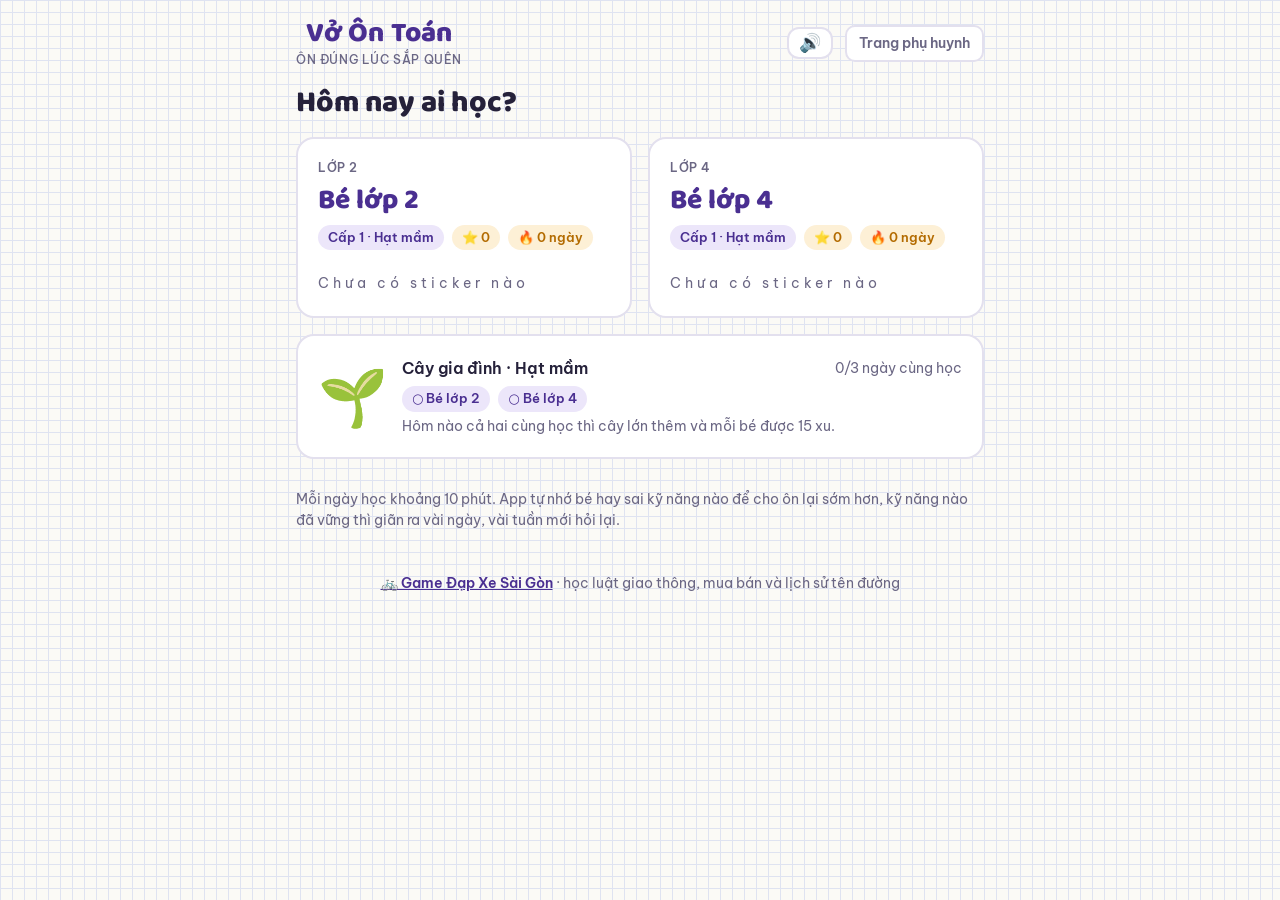
==== index.html @ 92bb859a "Thêm game Đạp Xe Sài Gòn (3D): luật giao thông, mua bán, lịch sử tên đường Game riêng trong thư mục " ====
<!doctype html>
<html lang="vi">
<head>
<meta charset="utf-8">
<meta name="viewport" content="width=device-width,initial-scale=1,viewport-fit=cover">
<title>Vở Ôn Toán</title>
<meta name="description" content="Vở ôn toán cho bé lớp 2 và lớp 4, ôn đúng lúc sắp quên.">
<meta name="theme-color" content="#4a2f91">
<link rel="manifest" href="manifest.webmanifest">
<link rel="icon" type="image/png" sizes="192x192" href="icons/icon-192.png">
<link rel="apple-touch-icon" href="icons/apple-touch-icon.png">
<meta name="apple-mobile-web-app-capable" content="yes">
<meta name="mobile-web-app-capable" content="yes">
<meta name="apple-mobile-web-app-status-bar-style" content="default">
<meta name="apple-mobile-web-app-title" content="Vở Ôn Toán">
<link rel="stylesheet" href="fonts/fonts.css">
<style>:root{box-sizing:border-box;padding-top:env(safe-area-inset-top,0px);padding-bottom:env(safe-area-inset-bottom,0px)}html{scroll-padding-top:env(safe-area-inset-top,0px)}body{margin:0;padding:0}img{max-width:100%}[hidden]{display:none!important}</style>
<style>
/* Layout: one centered "notebook page" column on ô-li grid paper; ink-purple for the child's work, teacher-red for marks. */
:root{
  --paper:#fbfaf6; --grid:#dfe3f1; --grid-strong:#c9cfe8;
  --ink:#4a2f91; --ink-soft:#ece6fa; --text:#25213a; --muted:#6b6784;
  --red:#d2382f; --red-soft:#fde6e3; --green:#1d8a55; --green-soft:#ddf3e7;
  --amber:#b36b00; --amber-soft:#fdf0d6; --card:#ffffff; --line:#e3e0ee;
  --f-display:"Baloo 2", "Be Vietnam Pro", system-ui, sans-serif;
  --f-body:"Be Vietnam Pro", system-ui, -apple-system, "Segoe UI", sans-serif;
}
@media (prefers-color-scheme: dark){:root:not([data-theme="light"]){
  --paper:#17152a; --grid:#232040; --grid-strong:#2c2850;
  --ink:#b9a6ff; --ink-soft:#2b2550; --text:#ece9f8; --muted:#a29dc0;
  --red:#ff7a6e; --red-soft:#3d1f22; --green:#5fd39a; --green-soft:#16362a;
  --amber:#f1b54a; --amber-soft:#3a2c12; --card:#1f1c36; --line:#332f55; color-scheme:dark}}
:root[data-theme="dark"]{
  --paper:#17152a; --grid:#232040; --grid-strong:#2c2850;
  --ink:#b9a6ff; --ink-soft:#2b2550; --text:#ece9f8; --muted:#a29dc0;
  --red:#ff7a6e; --red-soft:#3d1f22; --green:#5fd39a; --green-soft:#16362a;
  --amber:#f1b54a; --amber-soft:#3a2c12; --card:#1f1c36; --line:#332f55; color-scheme:dark}
*{box-sizing:border-box}
html,body{min-height:100%}
body{background-color:var(--paper);color:var(--text);font-family:var(--f-body);font-size:16px;line-height:1.5;
  background-image:linear-gradient(var(--grid) 1px,transparent 1px),linear-gradient(90deg,var(--grid) 1px,transparent 1px),
  linear-gradient(var(--grid-strong) 1px,transparent 1px);
  background-size:12px 12px,12px 12px,48px 48px}
.wrap{max-width:720px;margin:0 auto;padding-block:20px 48px;padding-left:max(16px,env(safe-area-inset-left,0px));padding-right:max(16px,env(safe-area-inset-right,0px))}
header.top{display:flex;align-items:center;justify-content:space-between;gap:12px;margin-bottom:20px;flex-wrap:wrap}
.brand{font-family:var(--f-display);font-weight:800;font-size:28px;color:var(--ink);letter-spacing:.2px;line-height:1;cursor:pointer;background:none;border:0;padding:0}
.brand small{display:block;font-family:var(--f-body);font-weight:500;font-size:12px;color:var(--muted);letter-spacing:.6px;text-transform:uppercase;margin-top:6px}
h1,h2,h3{font-family:var(--f-display);line-height:1.15;text-wrap:balance;margin:0}
h1{font-size:30px;font-weight:800}
h2{font-size:22px;font-weight:700}
.muted{color:var(--muted)}
.stack{display:flex;flex-direction:column;gap:16px}
.row{display:flex;gap:12px;flex-wrap:wrap;align-items:center}
button{font:inherit;color:inherit;cursor:pointer}
button:focus-visible,input:focus-visible,textarea:focus-visible{outline:3px solid var(--ink);outline-offset:2px}
.btn{border:2px solid var(--ink);background:var(--card);color:var(--ink);border-radius:12px;padding:10px 18px;font-weight:600}
.btn.primary{background:var(--ink);color:var(--paper)}
.btn.ghost{border-color:var(--line);color:var(--muted)}
.btn.small{padding:6px 12px;font-size:14px;border-radius:10px}
.btn:disabled{opacity:.45;cursor:default}
.kids{display:grid;grid-template-columns:repeat(auto-fit,minmax(240px,1fr));gap:16px}
.kid{background:var(--card);border:2px solid var(--line);border-radius:18px;padding:20px;text-align:left;display:flex;flex-direction:column;gap:10px}
.kid:hover{border-color:var(--ink)}
.kid .grade{font-size:12px;font-weight:600;letter-spacing:.6px;text-transform:uppercase;color:var(--muted)}
.kid .name{font-family:var(--f-display);font-size:28px;font-weight:800;color:var(--ink);line-height:1}
.chips{display:flex;gap:8px;flex-wrap:wrap}
.chip{font-size:13px;font-weight:600;border-radius:999px;padding:3px 10px;white-space:nowrap;background:var(--ink-soft);color:var(--ink);font-variant-numeric:tabular-nums}
.chip.red{background:var(--red-soft);color:var(--red)}
.chip.green{background:var(--green-soft);color:var(--green)}
.chip.amber{background:var(--amber-soft);color:var(--amber)}
.panel{background:var(--card);border:2px solid var(--line);border-radius:18px;padding:20px}
.stickers{font-size:28px;letter-spacing:4px;line-height:1.3;word-break:break-all}
/* session */
.progress{height:10px;border-radius:999px;background:var(--ink-soft);overflow:hidden}
.progress > i{display:block;height:100%;background:var(--ink);border-radius:999px;transition:width .3s}
.qcard{background:var(--card);border:2px solid var(--line);border-radius:20px;padding:22px 20px;display:flex;flex-direction:column;gap:16px;position:relative}
.qskill{font-size:12px;font-weight:600;letter-spacing:.6px;text-transform:uppercase;color:var(--muted)}
.qtext{font-family:var(--f-display);font-size:26px;font-weight:700;line-height:1.3;color:var(--text)}
.qtext.long{font-family:var(--f-body);font-size:19px;font-weight:500;line-height:1.55}
.qtext .big{font-family:var(--f-display);font-size:32px;font-weight:800;color:var(--ink);font-variant-numeric:tabular-nums}
.answer{min-height:64px;border-bottom:3px dashed var(--ink);font-family:var(--f-display);font-size:38px;font-weight:800;color:var(--ink);display:flex;align-items:flex-end;padding:0 4px 2px;font-variant-numeric:tabular-nums}
.answer .ph{color:var(--muted);font-size:20px;font-weight:500;font-family:var(--f-body);padding-bottom:10px}
.pad{display:grid;grid-template-columns:repeat(4,1fr);gap:10px}
.pad button{background:var(--paper);border:2px solid var(--line);border-radius:14px;padding:12px 0;font-family:var(--f-display);font-size:26px;font-weight:700;color:var(--text);min-height:58px}
.pad button:active{background:var(--ink-soft)}
.pad .ok{background:var(--ink);color:var(--paper);border-color:var(--ink);font-size:20px}
.choices{display:grid;grid-template-columns:repeat(auto-fit,minmax(130px,1fr));gap:10px}
.choices button{background:var(--paper);border:2px solid var(--line);border-radius:14px;padding:14px 10px;font-family:var(--f-display);font-size:22px;font-weight:700;min-height:62px}
.choices button:hover{border-color:var(--ink)}
.hint{background:var(--amber-soft);color:var(--text);border-radius:12px;padding:10px 14px;font-size:15px}
.feedback{border-radius:14px;padding:14px 16px;display:flex;flex-direction:column;gap:6px}
.feedback.bad{background:var(--red-soft)}
.feedback.bad b{color:var(--red)}
.mark{position:absolute;top:10px;right:16px;font-family:var(--f-display);font-weight:800;font-size:44px;line-height:1;color:var(--green);transform:rotate(-8deg);pointer-events:none}
.mark.x{color:var(--red)}
.fig{display:flex;justify-content:center}
.fig svg{max-width:220px;width:100%;height:auto}
.frac{display:inline-flex;flex-direction:column;align-items:center;vertical-align:middle;line-height:1;margin:0 4px;font-variant-numeric:tabular-nums}
.frac span:first-child{border-bottom:3px solid currentColor;padding:0 4px 2px}
.frac span:last-child{padding-top:2px}
.eq{font-size:30px;line-height:1.5}
/* parent */
.tablewrap{overflow-x:auto;border:2px solid var(--line);border-radius:14px;background:var(--card)}
table{border-collapse:collapse;width:100%;font-size:14px;min-width:560px}
th,td{padding:9px 12px;text-align:left;border-bottom:1px solid var(--line);vertical-align:middle}
th{font-size:12px;letter-spacing:.5px;text-transform:uppercase;color:var(--muted);font-weight:600;background:var(--paper)}
td.num{font-variant-numeric:tabular-nums;white-space:nowrap}
.meter{width:70px;height:8px;border-radius:999px;background:var(--ink-soft);display:inline-block;vertical-align:middle;margin-right:6px;overflow:hidden}
.meter i{display:block;height:100%}
.tabs{display:flex;gap:8px;flex-wrap:wrap}
.tabs button{border:2px solid var(--line);background:var(--card);border-radius:999px;padding:6px 14px;font-weight:600}
.tabs button[aria-pressed="true"]{border-color:var(--ink);color:var(--ink);background:var(--ink-soft)}
textarea,input[type=text]{width:100%;font:inherit;font-size:14px;border:2px solid var(--line);border-radius:12px;padding:10px;background:var(--paper);color:var(--text)}
textarea{min-height:90px;font-family:ui-monospace,Menlo,monospace;font-size:12px}
.note{font-size:14px;color:var(--muted)}
.big-num{font-family:var(--f-display);font-size:44px;font-weight:800;color:var(--ink);line-height:1}
@media (max-width:480px){.qtext{font-size:23px}.answer{font-size:32px}h1{font-size:26px}}
.pad button,.choices button,.btn,.kid{touch-action:manipulation;-webkit-tap-highlight-color:transparent;-webkit-user-select:none;user-select:none}
.log td,.log th{font-size:13px;padding:7px 10px}
.log .ok{color:var(--green);font-weight:700}.log .no{color:var(--red);font-weight:700}
.filebtn{position:relative;overflow:hidden}.filebtn input{position:absolute;inset:0;opacity:0;cursor:pointer}
/* ---- game: level, map, animations ---- */
.lvl{display:flex;align-items:center;gap:12px;flex-wrap:wrap}
.lvl .badge{width:56px;height:56px;border-radius:16px;background:var(--ink);color:var(--paper);display:grid;place-items:center;font-family:var(--f-display);font-weight:800;font-size:26px;box-shadow:0 4px 0 #2e1c63;flex:none}
.lvl .meta{flex:1 1 160px;min-width:0}
.xpbar{height:14px;border-radius:999px;background:var(--ink-soft);overflow:hidden;margin-top:4px}
.xpbar i{display:block;height:100%;border-radius:999px;background:linear-gradient(90deg,#f5b400,#ff7a1a);transition:width 1.2s cubic-bezier(.2,.8,.2,1)}
.stat{font-family:var(--f-display);font-weight:800;font-size:20px;white-space:nowrap}
.cta{display:grid;grid-template-columns:repeat(auto-fit,minmax(220px,1fr));gap:12px}
.cta .btn{font-size:18px;padding:14px 16px;border-radius:16px;box-shadow:0 5px 0 var(--grid-strong);text-align:left;display:flex;gap:10px;align-items:center}
.cta .btn.primary{box-shadow:0 5px 0 #2e1c63}
.cta .btn:active{transform:translateY(3px);box-shadow:0 2px 0 var(--grid-strong)}
.cta .btn small{display:block;font-size:13px;font-weight:500;opacity:.85}
.cta .ic{font-size:28px;line-height:1}
.map{display:flex;flex-direction:column;align-items:center;padding:8px 0 24px}
.world{width:100%;background:var(--card);border:2px solid var(--line);border-radius:18px;padding:12px 16px;margin:18px 0 10px;display:flex;align-items:center;gap:12px}
.world .em{font-size:34px;line-height:1}
.world h3{font-size:20px}
.world.locked{opacity:.55}
.nwrap{display:flex;flex-direction:column;align-items:center;gap:4px;transform:translateX(calc(var(--k) * min(96px, 22vw)));position:relative}
.node{width:76px;height:76px;border-radius:50%;border:0;display:grid;place-items:center;font-family:var(--f-display);font-weight:800;font-size:30px;color:#fff;background:var(--ink);box-shadow:0 7px 0 #2e1c63;transition:transform .1s}
.node:active{transform:translateY(4px);box-shadow:0 3px 0 #2e1c63}
.node.done{background:#1d8a55;box-shadow:0 7px 0 #0f5c37}
.node.open{background:#f5a300;box-shadow:0 7px 0 #b36b00;animation:pulse 1.6s ease-in-out infinite}
.node.locked{background:#c9c6d6;box-shadow:0 7px 0 #9f9bb3;cursor:default;font-size:24px}
.node.boss{width:96px;height:96px;font-size:40px}
.nlabel{font-size:13px;font-weight:600;text-align:center;max-width:150px;line-height:1.25;color:var(--text)}
.nwrap.locked .nlabel{color:var(--muted)}
.nstars{font-size:16px;letter-spacing:1px;height:20px}
.nstars .off{filter:grayscale(1);opacity:.35}
.dot{width:10px;height:10px;border-radius:50%;background:var(--grid-strong);margin:5px 0;transform:translateX(calc(var(--k) * min(96px, 22vw)))}
.dot.on{background:#1d8a55}
.bubble{position:absolute;top:-34px;background:var(--text);color:var(--paper);font-weight:700;font-size:13px;padding:4px 10px;border-radius:10px;white-space:nowrap;animation:bob 1.2s ease-in-out infinite}
.bubble:after{content:"";position:absolute;left:50%;bottom:-6px;margin-left:-6px;border:6px solid transparent;border-bottom:0;border-top-color:var(--text)}
.qcard.enter{animation:slideIn .35s cubic-bezier(.2,.8,.2,1)}
.qcard.pop{animation:pop .45s ease}
.qcard.shake{animation:shake .45s ease}
.mark{animation:stamp .35s cubic-bezier(.2,1.6,.4,1)}
.combo{animation:pop .4s ease}
.floatxp{position:absolute;right:20px;top:60px;font-family:var(--f-display);font-weight:800;font-size:28px;color:#f5a300;pointer-events:none;animation:floatUp 1s ease-out forwards}
.bigstars{display:flex;gap:6px;justify-content:center;font-size:56px;line-height:1}
.bigstars span{opacity:0;animation:starIn .5s cubic-bezier(.2,1.6,.4,1) forwards}
.bigstars span.off{filter:grayscale(1)}
.levelup{background:linear-gradient(90deg,#f5b400,#ff7a1a);color:#fff;border-radius:16px;padding:12px 16px;font-family:var(--f-display);font-weight:800;font-size:22px;text-align:center;animation:pop .6s ease}
.sticker-big{font-size:72px;line-height:1;animation:bounceIn .7s cubic-bezier(.2,1.6,.4,1)}
.iconbtn{border:2px solid var(--line);background:var(--card);border-radius:12px;padding:5px 10px;font-size:18px;line-height:1}
@keyframes pulse{0%,100%{transform:scale(1)}50%{transform:scale(1.08)}}
@keyframes bob{0%,100%{transform:translateY(0)}50%{transform:translateY(-5px)}}
@keyframes slideIn{from{opacity:0;transform:translateX(40px)}to{opacity:1;transform:none}}
@keyframes pop{0%{transform:scale(1)}40%{transform:scale(1.05)}100%{transform:scale(1)}}
@keyframes shake{0%,100%{transform:none}20%{transform:translateX(-10px)}40%{transform:translateX(9px)}60%{transform:translateX(-6px)}80%{transform:translateX(4px)}}
@keyframes stamp{from{opacity:0;transform:scale(2.2) rotate(-8deg)}to{opacity:1;transform:scale(1) rotate(-8deg)}}
@keyframes floatUp{from{opacity:1;transform:translateY(0) scale(.8)}to{opacity:0;transform:translateY(-60px) scale(1.2)}}
@keyframes starIn{from{opacity:0;transform:scale(.2) rotate(-30deg)}to{opacity:1;transform:none}}
@keyframes bounceIn{0%{transform:scale(.2)}60%{transform:scale(1.15)}100%{transform:scale(1)}}
/* ---- pet, boss, chest, shop ---- */
.petcard{display:flex;gap:14px;align-items:center}
.pet{position:relative;width:96px;height:96px;flex:none;display:grid;place-items:center;font-size:64px;line-height:1}
.pet .body{display:block;animation:breathe 2.6s ease-in-out infinite}
.pet .hat{position:absolute;top:-12px;left:50%;transform:translateX(-50%);font-size:30px;line-height:1}
.pet .acc{position:absolute;right:-8px;bottom:2px;font-size:28px;line-height:1}
.pet.sad .body{filter:grayscale(.75) brightness(.9);animation:none}
.pet.big{width:150px;height:150px;font-size:104px}
.pet.big .hat{font-size:46px;top:-18px}.pet.big .acc{font-size:42px}
.kid .pet{width:72px;height:72px;font-size:50px;margin-left:auto}.kid .pet .hat{font-size:24px;top:-10px}.kid .pet .acc{font-size:22px}
.foodbar{height:12px;border-radius:999px;background:var(--ink-soft);overflow:hidden}
.foodbar i{display:block;height:100%;border-radius:999px;background:linear-gradient(90deg,#5fd39a,#1d8a55);transition:width 1.2s cubic-bezier(.2,.8,.2,1)}
.pbubble{background:var(--paper);border:2px solid var(--line);border-radius:14px;padding:8px 12px;font-size:15px;animation:bob 2.4s ease-in-out infinite}
.coin{font-weight:700;color:var(--amber);white-space:nowrap}
.choose{display:grid;grid-template-columns:repeat(auto-fit,minmax(120px,1fr));gap:12px}
.choose button{background:var(--card);border:3px solid var(--line);border-radius:18px;padding:16px 8px;font-size:52px;line-height:1;display:flex;flex-direction:column;align-items:center;gap:8px}
.choose button span{font-size:15px;font-weight:700;font-family:var(--f-body)}
.choose button[aria-pressed="true"]{border-color:var(--ink);background:var(--ink-soft)}
.wardrobe{display:flex;gap:8px;flex-wrap:wrap}
.wardrobe button{font-size:26px;line-height:1;padding:8px;border-radius:12px;border:2px solid var(--line);background:var(--card);min-width:48px}
.wardrobe button[aria-pressed="true"]{border-color:var(--ink);background:var(--ink-soft);box-shadow:0 0 0 2px var(--ink)}
.wardrobe .rare{border-color:#3aa0ff}.wardrobe .epic{border-color:#c84bff}
.bossbar{background:var(--card);border:2px solid var(--line);border-radius:18px;padding:10px 14px;display:flex;align-items:center;gap:12px}
.bossbar .bem{font-size:48px;line-height:1;display:inline-block}
.bossbar .bem.hit{animation:bosshit .5s ease}
.bossbar .bem.attack{animation:bossattack .5s ease}
.hpbar{height:14px;border-radius:999px;background:var(--red-soft);overflow:hidden;border:2px solid var(--red)}
.hpbar i{display:block;height:100%;background:var(--red);transition:width .5s}
.hearts{font-size:20px;letter-spacing:1px;white-space:nowrap}.hearts .lost{opacity:.25;filter:grayscale(1)}
.flash{position:fixed;inset:0;background:rgba(210,56,47,.35);pointer-events:none;z-index:98;animation:flash .45s ease forwards}
.bossintro{text-align:center;align-items:center}
.bossintro .bem{font-size:110px;line-height:1;animation:bounceIn .8s cubic-bezier(.2,1.6,.4,1)}
.chest{text-align:center}
.chest .box{font-size:90px;line-height:1;cursor:pointer;display:inline-block;animation:bob 1.4s ease-in-out infinite;border:0;background:none;padding:0}
.chest .box.shake{animation:shake .45s ease 2}
.loot{display:flex;gap:10px;justify-content:center;flex-wrap:wrap}
.loot .it{background:var(--paper);border:2px solid var(--line);border-radius:16px;padding:10px 14px;display:flex;flex-direction:column;align-items:center;gap:4px;min-width:96px;opacity:0;animation:starIn .5s cubic-bezier(.2,1.6,.4,1) forwards}
.loot .it b{font-size:40px;line-height:1}
.loot .it.rare{border-color:#3aa0ff;box-shadow:0 0 0 3px rgba(58,160,255,.25)}
.loot .it.epic{border-color:#c84bff;box-shadow:0 0 16px rgba(200,75,255,.6)}
.loot .it small{font-size:12px;color:var(--muted)}
.evolve{background:linear-gradient(90deg,#3aa0ff,#c84bff);color:#fff;border-radius:16px;padding:12px 16px;font-family:var(--f-display);font-weight:800;font-size:22px;text-align:center;animation:pop .6s ease}
.shop .it{display:flex;align-items:center;gap:12px;padding:10px 0;border-bottom:1px solid var(--line)}
.shop .it:last-child{border-bottom:0}
@keyframes breathe{0%,100%{transform:translateY(0) scale(1)}50%{transform:translateY(-4px) scale(1.04)}}
@keyframes bosshit{0%{transform:none}30%{transform:translateX(-14px) rotate(-12deg);filter:brightness(1.8)}60%{transform:translateX(10px)}100%{transform:none}}
@keyframes bossattack{0%{transform:none}40%{transform:scale(1.4) translateY(12px)}100%{transform:none}}
@keyframes flash{from{opacity:1}to{opacity:0}}
/* ---- quests, ghosts, family tree, balloons, race ---- */
.quest{display:flex;align-items:center;gap:10px;padding:8px 0;border-bottom:1px solid var(--line)}
.quest:last-child{border-bottom:0}
.quest .qi{font-size:24px;line-height:1;width:30px;text-align:center}
.quest .qb{flex:1;min-width:0}
.quest .qp{height:8px;border-radius:999px;background:var(--ink-soft);overflow:hidden;margin-top:4px}
.quest .qp i{display:block;height:100%;background:var(--ink);border-radius:999px}
.quest.done .qb{color:var(--muted);text-decoration:line-through}
.quest.done .qp i{background:var(--green)}
.ghostbox{display:flex;align-items:center;gap:12px}
.ghostbox .gem{font-size:48px;line-height:1;animation:bob 1.8s ease-in-out infinite}
.ghostbox .gem.hide{filter:grayscale(1);opacity:.45;animation:none}
.ghost-map{position:absolute;right:8px;top:-6px;font-size:26px;animation:bob 1.8s ease-in-out infinite;pointer-events:none}
.tree{display:flex;align-items:center;gap:14px}
.tree .tem{font-size:56px;line-height:1}
.tree .who{display:flex;gap:8px;flex-wrap:wrap}
.balloons{display:grid;grid-template-columns:1fr 1fr;gap:14px;padding:6px 0}
.balloon{position:relative;border:0;background:none;padding:0;min-height:112px;display:flex;flex-direction:column;align-items:center;cursor:pointer;animation:bob 2.2s ease-in-out infinite}
.balloon span{display:grid;place-items:center;width:92px;height:106px;border-radius:50% 50% 50% 50%/45% 45% 55% 55%;color:#fff;font-family:var(--f-display);font-weight:800;font-size:26px;box-shadow:inset -10px -12px 0 rgba(0,0,0,.12);font-variant-numeric:tabular-nums}
.balloon:after{content:"";width:2px;height:22px;background:var(--muted);opacity:.6}
.balloon.c0 span{background:#ff6b6b}.balloon.c1 span{background:#3aa0ff}.balloon.c2 span{background:#2ec27e}.balloon.c3 span{background:#f5a300}
.balloon:disabled{cursor:default}
.balloon.pop{animation:popout .45s ease forwards}
.balloon.bad span{background:#9a9a9a}.balloon.bad{animation:shake .4s ease}
.balloon.fly{animation:flyaway .8s ease forwards}
.racebar{position:relative;height:16px;border-radius:999px;background:var(--amber-soft);overflow:hidden;margin-bottom:4px}
.racebar i{display:block;height:100%;background:linear-gradient(90deg,#f5a300,#ff7a1a);transition:width .1s linear}
.racebar span{position:absolute;right:8px;top:-2px;font-size:13px;font-weight:700;color:var(--text)}
.racebar.low i{background:var(--red)}
@keyframes popout{0%{transform:scale(1)}50%{transform:scale(1.35);opacity:1}100%{transform:scale(0);opacity:0}}
@keyframes flyaway{to{transform:translateY(-240px);opacity:0}}
@media (prefers-reduced-motion:reduce){*{transition:none!important;animation:none!important}}
</style>

</head>
<body>
<div class="wrap">
  <header class="top">
    <button class="brand" id="brand" type="button">Vở Ôn Toán<small>Ôn đúng lúc sắp quên</small></button>
    <div class="row">
      <button class="iconbtn" id="soundBtn" type="button" aria-label="Bật tắt âm thanh">🔊</button>
      <button class="btn small ghost" id="parentBtn" type="button">Trang phụ huynh</button>
    </div>
  </header>
  <main id="app"></main>
  <p class="muted" style="text-align:center;margin:28px 0 0;font-size:14px"><a href="saigon/" style="color:var(--ink);font-weight:600">🚲 Game Đạp Xe Sài Gòn</a> · học luật giao thông, mua bán và lịch sử tên đường</p>
</div>

<script>
/* ================= utilities ================= */
const rnd=(a,b)=>a+Math.floor(Math.random()*(b-a+1));
const pick=a=>a[Math.floor(Math.random()*a.length)];
const shuffle=a=>{a=a.slice();for(let i=a.length-1;i>0;i--){const j=Math.floor(Math.random()*(i+1));[a[i],a[j]]=[a[j],a[i]]}return a};
const gcd=(a,b)=>{a=Math.abs(a);b=Math.abs(b);while(b){[a,b]=[b,a%b]}return a};
const fmt=n=>Number(n).toLocaleString('vi-VN');
const esc=s=>String(s).replace(/[&<>"]/g,c=>({'&':'&amp;','<':'&lt;','>':'&gt;','"':'&quot;'}[c]));
const fr=(a,b)=>`<span class="frac"><span>${a}</span><span>${b}</span></span>`;
const simp=(a,b)=>{const g=gcd(a,b);a/=g;b/=g;return b===1?String(a):`${a}/${b}`};
const today=()=>{const d=new Date();return Math.floor((d.getTime()-d.getTimezoneOffset()*60000)/86400000)};
const dayLabel=n=>{const t=today();if(n<=t)return'Hôm nay';if(n===t+1)return'Ngày mai';const d=new Date(n*86400000);return `${d.getUTCDate()}/${d.getUTCMonth()+1}`};

/* ================= FSRS-4.5 (default weights), scheduled per skill ================= */
const W=[0.4872,1.4003,3.7145,13.8206,5.1618,1.2298,0.8975,0.031,1.6474,0.1367,1.0461,2.1072,0.0793,0.3246,1.587,0.2272,2.8755];
const F=19/81, C=-0.5, RET=0.9;
const clamp=(x,a,b)=>Math.min(b,Math.max(a,x));
const retr=(t,s)=>Math.pow(1+F*t/s,C);
const initD=g=>clamp(W[4]-(g-3)*W[5],1,10);
function fsrsReview(card,g,now){ // g: 1 Again, 2 Hard, 3 Good, 4 Easy
  let s,d;
  if(!card||!card.s){ s=W[g-1]; d=initD(g); }
  else{
    const t=Math.max(0,(now-card.last)/86400000);
    const r=retr(t,card.s);
    d=clamp(W[7]*initD(3)+(1-W[7])*(card.d-W[6]*(g-3)),1,10);
    if(g===1){ s=Math.min(card.s, W[11]*Math.pow(card.d,-W[12])*(Math.pow(card.s+1,W[13])-1)*Math.exp((1-r)*W[14])); }
    else{ s=card.s*(1+Math.exp(W[8])*(11-card.d)*Math.pow(card.s,-W[9])*(Math.exp((1-r)*W[10])-1)*(g===2?W[15]:1)*(g===4?W[16]:1)); }
  }
  const ivl=clamp(Math.round(s/F*(Math.pow(RET,1/C)-1)),1,180);
  return {s,d,last:now,due:today()+ivl,reps:(card?.reps||0)+1,lapses:(card?.lapses||0)+(g===1&&card?.s?1:0),ivl};
}
const cardR=c=>c&&c.s?retr(Math.max(0,(Date.now()-c.last)/86400000),c.s):null;

/* ================= skills & problem generators ================= */
const WORDS_G2=[
 ()=>{const a=rnd(18,45),b=rnd(5,19);return{q:`Lớp 2A có ${a} bạn nữ. Số bạn nam nhiều hơn số bạn nữ ${b} bạn. Hỏi lớp 2A có bao nhiêu bạn nam?`,ans:a+b,hint:'"Nhiều hơn" thì làm phép cộng.',ex:`${a} + ${b} = ${a+b}`}},
 ()=>{const a=rnd(40,90),b=rnd(8,35);return{q:`Bao gạo nặng ${a} kg. Bao ngô nhẹ hơn bao gạo ${b} kg. Hỏi bao ngô nặng bao nhiêu ki-lô-gam?`,ans:a-b,hint:'"Nhẹ hơn" thì làm phép trừ.',ex:`${a} − ${b} = ${a-b}`}},
 ()=>{const a=rnd(35,95),b=rnd(9,30);return{q:`Cây cam có ${a} quả. Bà hái ${b} quả để biếu hàng xóm. Hỏi trên cây còn lại bao nhiêu quả cam?`,ans:a-b,hint:'Hái đi thì số quả ít đi.',ex:`${a} − ${b} = ${a-b}`}},
 ()=>{const a=rnd(25,60),b=rnd(15,39);return{q:`Mai gấp được ${a} con hạc giấy, Lan gấp được ${b} con. Hỏi cả hai bạn gấp được bao nhiêu con hạc?`,ans:a+b,hint:'"Cả hai" thì gộp lại.',ex:`${a} + ${b} = ${a+b}`}},
];
const FRUITS=[['🍎','🍌'],['🐱','🐶'],['⭐','🌙'],['🍓','🍇'],['🚗','🚲']];

const SKILLS={
 g2:[
  {id:'g2_cong',name:'Cộng có nhớ (phạm vi 100)',slow:12,gen(){let a,b;do{a=rnd(12,79);b=rnd(6,49)}while((a%10)+(b%10)<10||a+b>100);return{q:`<span class="big">${a} + ${b} = ?</span>`,ans:a+b,hint:`Cộng hàng đơn vị trước: ${a%10} + ${b%10} = ${a%10+b%10}, viết ${(a+b)%10} nhớ 1.`,ex:`${a} + ${b} = ${a+b}`}}},
  {id:'g2_tru',name:'Trừ có nhớ (phạm vi 100)',slow:14,gen(){let a,b;do{a=rnd(31,99);b=rnd(7,a-10)}while((a%10)>=(b%10));return{q:`<span class="big">${a} − ${b} = ?</span>`,ans:a-b,hint:`${a%10} không trừ được ${b%10}, lấy ${10+a%10} − ${b%10} rồi nhớ 1 sang hàng chục.`,ex:`${a} − ${b} = ${a-b}`}}},
  {id:'g2_sosanh',name:'So sánh số có ba chữ số',slow:8,gen(){const a=rnd(100,999);let b=Math.random()<.15?a:(Math.random()<.5?a+rnd(-9,9):Math.floor(a/100)*100+rnd(0,99));b=clamp(b,100,999);const s=a>b?'>':a<b?'<':'=';return{q:`<span class="big">${a} &nbsp;?&nbsp; ${b}</span>`,choices:['<','=','>'],ans:s,hint:'So sánh hàng trăm trước, bằng nhau thì so hàng chục, rồi hàng đơn vị.',ex:`${a} ${s} ${b}`}}},
  {id:'g2_cautao',name:'Cấu tạo số (trăm, chục, đơn vị)',slow:10,gen(){const h=rnd(1,9),t=rnd(0,9),u=rnd(0,9),n=h*100+t*10+u;if(Math.random()<.5)return{q:`Số gồm <span class="big">${h}</span> trăm, <span class="big">${t}</span> chục và <span class="big">${u}</span> đơn vị là số nào?`,long:1,ans:n,hint:'Viết lần lượt chữ số hàng trăm, hàng chục, hàng đơn vị.',ex:`${h} trăm ${t} chục ${u} đơn vị = ${n}`};return{q:`<span class="big">${n} = ${h*100} + ? + ${u}</span>`,ans:t*10,hint:`Chữ số hàng chục là ${t}, vậy là ${t} chục.`,ex:`${n} = ${h*100} + ${t*10} + ${u}`}}},
  {id:'g2_nhan',name:'Bảng nhân 2 và 5',slow:6,gen(){const a=pick([2,5]),b=rnd(1,10);return Math.random()<.5?{q:`<span class="big">${a} × ${b} = ?</span>`,ans:a*b,hint:`${a} được lấy ${b} lần: cộng ${a} liên tiếp ${b} lần.`,ex:`${a} × ${b} = ${a*b}`}:{q:`<span class="big">${b} × ${a} = ?</span>`,ans:a*b,hint:`Đổi chỗ thừa số: ${b} × ${a} = ${a} × ${b}.`,ex:`${b} × ${a} = ${a*b}`}}},
  {id:'g2_chia',name:'Bảng chia 2 và 5',slow:8,gen(){const a=pick([2,5]),b=rnd(1,10);return{q:`<span class="big">${a*b} : ${a} = ?</span>`,ans:b,hint:`Nhẩm: ${a} nhân mấy bằng ${a*b}?`,ex:`${a*b} : ${a} = ${b} vì ${a} × ${b} = ${a*b}`}}},
  {id:'g2_timso',name:'Tìm số còn thiếu',slow:14,gen(){const a=rnd(11,60),b=rnd(10,39),t=pick([0,1,2]);if(t===0)return{q:`<span class="big">? + ${b} = ${a+b}</span>`,ans:a,hint:'Số hạng chưa biết = tổng trừ số hạng đã biết.',ex:`${a+b} − ${b} = ${a}`};if(t===1)return{q:`<span class="big">${a+b} − ? = ${a}</span>`,ans:b,hint:'Số trừ = số bị trừ trừ hiệu.',ex:`${a+b} − ${a} = ${b}`};return{q:`<span class="big">? − ${b} = ${a}</span>`,ans:a+b,hint:'Số bị trừ = hiệu cộng số trừ.',ex:`${a} + ${b} = ${a+b}`}}},
  {id:'g2_dayso',name:'Quy luật dãy số',tag:'Tư duy',slow:15,gen(){const d=pick([2,3,5,10,4]),up=Math.random()<.7;let s=up?rnd(1,40):rnd(60,99);const seq=[0,1,2,3,4].map(i=>up?s+i*d:s-i*d);const hole=pick([2,3,4]);const shown=seq.map((x,i)=>i===hole?'?':x).join(', ');return{q:`Điền số còn thiếu:<br><span class="big">${shown}</span>`,long:1,ans:seq[hole],hint:`Xem hai số liền nhau hơn kém nhau bao nhiêu.`,ex:`Mỗi số ${up?'hơn':'kém'} số trước ${d}: ${seq.join(', ')}`}}},
  {id:'g2_canbang',name:'Đoán giá trị con vật, đồ vật',tag:'Tư duy',slow:25,gen(){const [A,B]=pick(FRUITS),a=rnd(2,9),b=rnd(1,9);return{q:`<div class="eq">${A} + ${A} = ${2*a}<br>${A} + ${B} = ${a+b}<br>${B} = ?</div>`,long:1,ans:b,hint:`Từ dòng đầu, tìm ${A} trước: hai ${A} bằng ${2*a}.`,ex:`${A} = ${a}, nên ${B} = ${a+b} − ${a} = ${b}`}}},
  {id:'g2_1000',name:'Cộng, trừ trong phạm vi 1000',slow:22,gen(){if(Math.random()<.5){let a,b;do{a=rnd(105,750);b=rnd(102,499)}while(a+b>999);return{q:`<span class="big">${a} + ${b} = ?</span>`,ans:a+b,hint:'Đặt tính thẳng cột, cộng từ phải sang trái.',ex:`${a} + ${b} = ${a+b}`}}const a=rnd(300,999),b=rnd(101,a-50);return{q:`<span class="big">${a} − ${b} = ?</span>`,ans:a-b,hint:'Đặt tính thẳng cột, trừ từ phải sang trái, nhớ khi cần.',ex:`${a} − ${b} = ${a-b}`}}},
  {id:'g2_dongho',name:'Xem đồng hồ',slow:15,gen(){const h=rnd(1,12),m=pick([0,15,30,45]);const lab=(h,m)=>m===0?`${h} giờ`:m===30?`${h} giờ rưỡi`:`${h} giờ ${m} phút`;const opts=new Set([lab(h,m)]);while(opts.size<4){opts.add(lab(pick([h,h%12+1,(h+10)%12+1,rnd(1,12)]),pick([0,15,30,45])))}return{q:`Đồng hồ chỉ mấy giờ?<div class="fig">${clockSVG(h,m)}</div>`,long:1,choices:shuffle([...opts]),ans:lab(h,m),hint:'Kim ngắn chỉ giờ, kim dài chỉ phút. Kim dài chỉ số 3 là 15 phút, số 6 là 30 phút, số 9 là 45 phút.',ex:`Đó là ${lab(h,m)}`}}},
  {id:'g2_donvi',name:'Đổi đơn vị độ dài',slow:12,gen(){return pick([
    ()=>{const n=rnd(1,9);return{q:`<span class="big">${n} m = ? dm</span>`,ans:n*10,hint:'1 m = 10 dm.',ex:`${n} m = ${n*10} dm`}},
    ()=>{const n=rnd(1,9);return{q:`<span class="big">${n} dm = ? cm</span>`,ans:n*10,hint:'1 dm = 10 cm.',ex:`${n} dm = ${n*10} cm`}},
    ()=>{const n=rnd(2,9);return{q:`<span class="big">${n*10} cm = ? dm</span>`,ans:n,hint:'10 cm = 1 dm.',ex:`${n*10} cm = ${n} dm`}},
    ()=>{const n=rnd(1,5);return{q:`<span class="big">${n} m = ? cm</span>`,ans:n*100,hint:'1 m = 100 cm.',ex:`${n} m = ${n*100} cm`}},
    ()=>({q:`<span class="big">1 km = ? m</span>`,ans:1000,hint:'Ki-lô-mét dài gấp 1000 lần mét.',ex:'1 km = 1000 m'})])()}},
  {id:'g2_tien',name:'Tiền Việt Nam',slow:20,gen(){const bills=[1,2,5,10,20,50];const k=rnd(2,3);const ch=[];for(let i=0;i<k;i++)ch.push(pick(bills));const sum=ch.reduce((x,y)=>x+y,0);if(Math.random()<.5)return{q:`Bé có các tờ tiền: ${ch.map(x=>`<b>${fmt(x*1000)} đồng</b>`).join(', ')}. Hỏi bé có tất cả bao nhiêu nghìn đồng?`,long:1,ans:sum,hint:'Cộng số nghìn trên từng tờ tiền.',ex:`${ch.join(' + ')} = ${sum} nghìn đồng`};const have=pick([50,100]),cost=rnd(12,have-5);return{q:`Mẹ đưa ${have} nghìn đồng để mua một quyển truyện giá ${cost} nghìn đồng. Người bán trả lại bao nhiêu nghìn đồng?`,long:1,ans:have-cost,hint:'Tiền trả lại = tiền đưa − giá tiền.',ex:`${have} − ${cost} = ${have-cost} nghìn đồng`}}},
  {id:'g2_loivan',name:'Toán có lời văn (nhiều hơn, ít hơn)',slow:30,gen(){const p=pick(WORDS_G2)();p.long=1;return p}},
  {id:'g2_nhanloi',name:'Toán có lời văn phép nhân, chia',slow:25,gen(){return pick([
    ()=>{const n=rnd(3,10);return{q:`Mỗi bàn có 2 bạn ngồi. Hỏi ${n} bàn có bao nhiêu bạn?`,ans:2*n,hint:'2 được lấy '+n+' lần.',ex:`2 × ${n} = ${2*n}`}},
    ()=>{const n=rnd(3,10);return{q:`Mỗi bông hoa có 5 cánh. Hỏi ${n} bông hoa có bao nhiêu cánh?`,ans:5*n,hint:'5 được lấy '+n+' lần.',ex:`5 × ${n} = ${5*n}`}},
    ()=>{const k=pick([2,5]),n=rnd(2,10);return{q:`Có ${k*n} cái kẹo chia đều cho ${k} bạn. Hỏi mỗi bạn được mấy cái kẹo?`,ans:n,hint:'Chia đều thì làm phép chia.',ex:`${k*n} : ${k} = ${n}`}},
    ()=>{const n=rnd(2,10);return{q:`Có ${5*n} quả cam xếp vào các đĩa, mỗi đĩa 5 quả. Hỏi xếp được mấy đĩa?`,ans:n,hint:'Mỗi đĩa 5 quả, xem '+5*n+' có mấy lần 5.',ex:`${5*n} : 5 = ${n}`}}])();}},
 ],
 g4:[
  {id:'g4_giatri',name:'Giá trị của chữ số (đến lớp triệu)',slow:20,gen(){let ds;do{ds=[rnd(1,9),...Array.from({length:7},()=>rnd(0,9))]}while(new Set(ds).size<6);const n=Number(ds.join(''));let i;do{i=rnd(0,7)}while(ds[i]===0||ds.filter(x=>x===ds[i]).length>1);const val=ds[i]*Math.pow(10,7-i);return{q:`Trong số <span class="big">${fmt(n)}</span>, chữ số <b>${ds[i]}</b> có giá trị là bao nhiêu?`,long:1,ans:val,hint:'Xác định chữ số đó ở hàng nào: đơn vị, chục, trăm, nghìn, chục nghìn, trăm nghìn, triệu, chục triệu.',ex:`Chữ số ${ds[i]} có giá trị ${fmt(val)}`}}},
  {id:'g4_lamtron',name:'Làm tròn số',slow:20,gen(){const [p,lab]=pick([[1000,'hàng nghìn'],[10000,'hàng chục nghìn'],[100000,'hàng trăm nghìn']]);const n=rnd(1000000,9999999);if(n%p===0)return this.gen();const r=Math.round(n/p)*p;return{q:`Làm tròn số <span class="big">${fmt(n)}</span> đến ${lab}.`,long:1,ans:r,hint:`Nhìn chữ số ngay bên phải ${lab}: từ 5 trở lên thì làm tròn lên, dưới 5 thì làm tròn xuống.`,ex:`${fmt(n)} ≈ ${fmt(r)}`}}},
  {id:'g4_congtru',name:'Cộng, trừ số có nhiều chữ số',slow:40,gen(){if(Math.random()<.5){const a=rnd(10000,499999),b=rnd(10000,399999);return{q:`<span class="big">${fmt(a)} + ${fmt(b)} = ?</span>`,ans:a+b,hint:'Đặt tính thẳng cột từ hàng đơn vị.',ex:`${fmt(a)} + ${fmt(b)} = ${fmt(a+b)}`}}const a=rnd(200000,999999),b=rnd(10000,a-10000);return{q:`<span class="big">${fmt(a)} − ${fmt(b)} = ?</span>`,ans:a-b,hint:'Đặt tính thẳng cột, trừ từ phải sang trái, nhớ khi cần.',ex:`${fmt(a)} − ${fmt(b)} = ${fmt(a-b)}`}}},
  {id:'g4_nhan',name:'Nhân với số có hai chữ số',slow:60,gen(){const a=rnd(105,989),b=rnd(12,98);return{q:`<span class="big">${a} × ${b} = ?</span>`,ans:a*b,hint:`Tách ${b} = ${Math.floor(b/10)*10} + ${b%10}: tính ${a} × ${b%10} và ${a} × ${Math.floor(b/10)*10} rồi cộng lại.`,ex:`${a} × ${b%10} = ${a*(b%10)}; ${a} × ${Math.floor(b/10)*10} = ${a*Math.floor(b/10)*10}; cộng lại = ${fmt(a*b)}`}}},
  {id:'g4_chia1',name:'Chia cho số có một chữ số',slow:40,gen(){const d=rnd(3,9),q=rnd(120,1999);return{q:`<span class="big">${fmt(d*q)} : ${d} = ?</span>`,ans:q,hint:'Chia từ trái sang phải, mỗi lần lấy một hoặc hai chữ số.',ex:`${fmt(d*q)} : ${d} = ${fmt(q)}`}}},
  {id:'g4_chia2',name:'Chia cho số có hai chữ số',slow:60,gen(){const d=rnd(12,48),q=rnd(21,240);return{q:`<span class="big">${fmt(d*q)} : ${d} = ?</span>`,ans:q,hint:`Ước lượng: làm tròn ${d} thành ${Math.round(d/10)*10} để đoán thương từng bước.`,ex:`${fmt(d*q)} : ${d} = ${q}`}}},
  {id:'g4_tbc',name:'Trung bình cộng',slow:45,gen(){const n=pick([3,4]),avg=rnd(20,90);let xs=Array.from({length:n-1},()=>avg+rnd(-15,15));xs.push(avg*n-xs.reduce((a,b)=>a+b,0));if(xs[n-1]<=0)return this.gen();xs=shuffle(xs);if(Math.random()<.5)return{q:`Tìm trung bình cộng của các số: <span class="big">${xs.join('; ')}</span>`,long:1,ans:avg,hint:`Cộng tất cả lại rồi chia cho ${n}.`,ex:`(${xs.join(' + ')}) : ${n} = ${avg*n} : ${n} = ${avg}`};return{q:`Một cửa hàng ${n} ngày bán được lần lượt ${xs.map(x=>x+' kg').join(', ')} gạo. Hỏi trung bình mỗi ngày bán được bao nhiêu ki-lô-gam?`,long:1,ans:avg,hint:`Tổng số gạo chia cho ${n} ngày.`,ex:`(${xs.join(' + ')}) : ${n} = ${avg}`}}},
  {id:'g4_tonghieu',name:'Tìm hai số khi biết tổng và hiệu',tag:'Tư duy',slow:50,gen(){const small=rnd(15,400),H=rnd(5,150),big=small+H,S=small+big;const askBig=Math.random()<.5;const v=pick([['Hai thùng có tất cả',`lít dầu. Thùng thứ nhất nhiều hơn thùng thứ hai`,'lít.',askBig?'Hỏi thùng thứ nhất có bao nhiêu lít dầu?':'Hỏi thùng thứ hai có bao nhiêu lít dầu?'],['Hai lớp trồng được tất cả',`cây. Lớp 4A trồng nhiều hơn lớp 4B`,'cây.',askBig?'Hỏi lớp 4A trồng được bao nhiêu cây?':'Hỏi lớp 4B trồng được bao nhiêu cây?']]);return{q:`${v[0]} ${S} ${v[1]} ${H} ${v[2]} ${v[3]}`,long:1,ans:askBig?big:small,hint:'Số lớn = (tổng + hiệu) : 2. Số bé = (tổng − hiệu) : 2.',ex:askBig?`(${S} + ${H}) : 2 = ${big}`:`(${S} − ${H}) : 2 = ${small}`}}},
  {id:'g4_rutgon',name:'Rút gọn phân số',frac:1,slow:25,gen(){let a,b;do{a=rnd(1,9);b=rnd(2,12)}while(a>=b||gcd(a,b)!==1);const k=rnd(2,9);return{q:`Rút gọn phân số <span class="big">${fr(a*k,b*k)}</span> thành phân số tối giản.`,long:1,ans:`${a}/${b}`,exact:1,hint:`Tìm số lớn nhất mà cả ${a*k} và ${b*k} đều chia hết.`,ex:`Chia cả tử và mẫu cho ${k}: ${a*k}/${b*k} = ${a}/${b}`}}},
  {id:'g4_congps',name:'Cộng, trừ phân số',frac:1,slow:40,gen(){const b=rnd(3,9),k=pick([1,1,2,3]),B=b*k;let a1=rnd(1,b),a2=rnd(1,B);const add=Math.random()<.6;let n=add?a1*k+a2:a1*k-a2;if(!add&&n<=0)return this.gen();const q=add?`${fr(a1,b)} + ${fr(a2,B)}`:`${fr(a1,b)} − ${fr(a2,B)}`;return{q:`<span class="big">${q} = ?</span><div class="note" style="margin-top:6px">Viết kết quả dạng tối giản, ví dụ 3/4</div>`,long:1,ans:simp(n,B),exact:1,hint:k>1?`Quy đồng: ${fr(a1,b)} = ${fr(a1*k,B)}, rồi ${add?'cộng':'trừ'} hai tử số.`:`Cùng mẫu số thì ${add?'cộng':'trừ'} hai tử số, giữ nguyên mẫu.`,ex:`= ${a1*k}/${B} ${add?'+':'−'} ${a2}/${B} = ${n}/${B} = ${simp(n,B)}`}}},
  {id:'g4_nhanps',name:'Nhân, chia phân số',frac:1,slow:40,gen(){const a=rnd(1,8),b=rnd(2,9),c=rnd(1,8),d=rnd(2,9);if(Math.random()<.55){return{q:`<span class="big">${fr(a,b)} × ${fr(c,d)} = ?</span><div class="note" style="margin-top:6px">Viết kết quả dạng tối giản</div>`,long:1,ans:simp(a*c,b*d),exact:1,hint:'Tử nhân tử, mẫu nhân mẫu, rồi rút gọn.',ex:`= ${a*c}/${b*d} = ${simp(a*c,b*d)}`}}return{q:`<span class="big">${fr(a,b)} : ${fr(c,d)} = ?</span><div class="note" style="margin-top:6px">Viết kết quả dạng tối giản</div>`,long:1,ans:simp(a*d,b*c),exact:1,hint:`Chia cho một phân số là nhân với phân số đảo ngược: ${fr(d,c)}.`,ex:`= ${a}/${b} × ${d}/${c} = ${a*d}/${b*c} = ${simp(a*d,b*c)}`}}},
  {id:'g4_donvi',name:'Đổi đơn vị khối lượng, diện tích',slow:25,gen(){return pick([
    ()=>{const t=rnd(1,9),h=rnd(1,9);return{q:`<span class="big">${t} tấn ${h} tạ = ? kg</span>`,ans:t*1000+h*100,hint:'1 tấn = 1000 kg, 1 tạ = 100 kg.',ex:`${t*1000} + ${h*100} = ${t*1000+h*100} kg`}},
    ()=>{const y=rnd(2,9);return{q:`<span class="big">${y} yến = ? kg</span>`,ans:y*10,hint:'1 yến = 10 kg.',ex:`${y} yến = ${y*10} kg`}},
    ()=>{const t=rnd(2,9);return{q:`<span class="big">${t*10} tạ = ? tấn</span>`,ans:t,hint:'10 tạ = 1 tấn.',ex:`${t*10} tạ = ${t} tấn`}},
    ()=>{const m=rnd(2,9);return{q:`<span class="big">${m} m² = ? dm²</span>`,ans:m*100,hint:'1 m² = 100 dm².',ex:`${m} m² = ${m*100} dm²`}},
    ()=>{const m=rnd(2,9);return{q:`<span class="big">${m*100} cm² = ? dm²</span>`,ans:m,hint:'100 cm² = 1 dm².',ex:`${m*100} cm² = ${m} dm²`}}])()}},
  {id:'g4_thoigian',name:'Giây, phút, thế kỷ',slow:25,gen(){return pick([
    ()=>{const m=rnd(1,5),s=rnd(5,55);return{q:`<span class="big">${m} phút ${s} giây = ? giây</span>`,ans:m*60+s,hint:'1 phút = 60 giây.',ex:`${m} × 60 + ${s} = ${m*60+s} giây`}},
    ()=>{const c=rnd(2,5);return{q:`<span class="big">${c} thế kỷ = ? năm</span>`,ans:c*100,hint:'1 thế kỷ = 100 năm.',ex:`${c} thế kỷ = ${c*100} năm`}},
    ()=>{const y=pick([1010,1288,1428,1789,1945,1975,2000,2026,1802,1911]);const c=Math.ceil(y/100);return{q:`Năm <span class="big">${y}</span> thuộc thế kỷ thứ mấy?`,long:1,ans:c,hint:'Từ năm 1 đến năm 100 là thế kỷ I; từ năm 101 đến năm 200 là thế kỷ II...',ex:`Năm ${y} thuộc thế kỷ ${c} (${roman(c)})`}}])()}},
  {id:'g4_goc',name:'Góc nhọn, vuông, tù, bẹt',slow:10,gen(){const k=pick(['nhọn','vuông','tù','bẹt']);const deg=k==='nhọn'?rnd(25,65):k==='vuông'?90:k==='tù'?rnd(115,155):180;return{q:`Đây là góc gì?<div class="fig">${angleSVG(deg)}</div>`,long:1,choices:['Góc nhọn','Góc vuông','Góc tù','Góc bẹt'],ans:'Góc '+k,hint:'So với góc vuông (như góc quyển vở): nhỏ hơn là góc nhọn, lớn hơn là góc tù, thẳng hàng là góc bẹt.',ex:`Góc này khoảng ${deg}°, là góc ${k}`}}},
  {id:'g4_dayso',name:'Quy luật dãy số nâng cao',tag:'Tư duy',slow:40,gen(){return pick([
    ()=>{const s=rnd(1,5),seq=[0,1,2,3,4,5].map(i=>s*Math.pow(2,i));return{seq,ex:'Mỗi số gấp đôi số trước'}},
    ()=>{let s=rnd(1,10),d=rnd(1,3);const seq=[s];for(let i=1;i<6;i++){seq.push(seq[i-1]+d+i-1)}return{seq,ex:'Khoảng cách giữa hai số tăng thêm 1 mỗi lần'}},
    ()=>{const seq=[1,2,3,4,5,6].map(i=>i*i);return{seq,ex:'Đó là 1×1, 2×2, 3×3, ...'}},
    ()=>{let a=rnd(1,3),b=rnd(1,4);const seq=[a,b];for(let i=2;i<6;i++)seq.push(seq[i-1]+seq[i-2]);return{seq,ex:'Mỗi số bằng tổng hai số đứng trước'}},
    ()=>{const s=rnd(2,9),seq=[s];for(let i=1;i<6;i++)seq.push(i%2?seq[i-1]+3:seq[i-1]*2);return{seq,ex:'Xen kẽ: cộng 3, rồi nhân 2'}}])()},
    post(o){const hole=5;return{q:`Số tiếp theo là số nào?<br><span class="big">${o.seq.slice(0,5).join(', ')}, ?</span>`,long:1,ans:o.seq[hole],hint:'Thử xem hiệu hoặc thương giữa các số liền nhau có quy luật gì.',ex:`${o.ex}: ${o.seq.join(', ')}`}}},
  {id:'g4_tuoi',name:'Bài toán tuổi',tag:'Tư duy',slow:50,gen(){return pick([
    ()=>{const c=rnd(6,12),d=rnd(22,32),m=c+d;return{q:`Mẹ hơn con ${d} tuổi. Tổng số tuổi của hai mẹ con là ${c+m} tuổi. Hỏi con bao nhiêu tuổi?`,ans:c,hint:'Đây là bài tổng và hiệu: tuổi con là số bé.',ex:`(${c+m} − ${d}) : 2 = ${c} tuổi`}},
    ()=>{const c=rnd(5,10),k=pick([3,4]),n=rnd(2,8);return{q:`Năm nay con ${c} tuổi, tuổi mẹ gấp ${k} lần tuổi con. Hỏi ${n} năm nữa mẹ bao nhiêu tuổi?`,ans:c*k+n,hint:'Tìm tuổi mẹ năm nay trước.',ex:`Mẹ năm nay ${c} × ${k} = ${c*k} tuổi, ${n} năm nữa là ${c*k+n} tuổi`}},
    ()=>{const f=rnd(30,40),c=rnd(4,10),n=rnd(2,9),T=f+c+2*n;return{q:`Hiện nay bố ${f} tuổi, con ${c} tuổi. Hỏi bao nhiêu năm nữa thì tổng số tuổi của hai bố con là ${T} tuổi?`,ans:n,hint:'Mỗi năm trôi qua, tổng tuổi hai bố con tăng thêm 2.',ex:`(${T} − ${f+c}) : 2 = ${n} năm`}}])()},post(o){o.long=1;return o}},
  {id:'g4_canbang',name:'Suy luận giá trị ẩn',tag:'Tư duy',slow:50,gen(){const [A,B]=pick(FRUITS),Cc=pick(['🎈','💎','🔔','🍩']),a=rnd(2,9),b=rnd(2,9),c=rnd(2,12);return{q:`<div class="eq">${A} + ${A} + ${A} = ${3*a}<br>${A} + ${B} + ${B} = ${a+2*b}<br>${B} + ${Cc} + ${Cc} = ${b+2*c}<br>${Cc} = ?</div>`,long:1,ans:c,hint:`Giải lần lượt: tìm ${A}, rồi ${B}, cuối cùng mới tới ${Cc}.`,ex:`${A} = ${a}, ${B} = ${b}, ${Cc} = (${b+2*c} − ${b}) : 2 = ${c}`}}},
 ]
};
function genQ(skill){let o=skill.gen();if(skill.post)o=skill.post(o);o.ans=String(o.ans);return o}
function roman(n){const m=[[10,'X'],[9,'IX'],[5,'V'],[4,'IV'],[1,'I']];let s='';for(const[v,r]of m){while(n>=v){s+=r;n-=v}}return s}
function clockSVG(h,m){const cx=100,cy=100;let ticks='';for(let i=1;i<=12;i++){const a=(i*30-90)*Math.PI/180;ticks+=`<text x="${cx+74*Math.cos(a)}" y="${cy+74*Math.sin(a)+7}" text-anchor="middle" font-size="20" font-weight="700" fill="var(--text)" font-family="Baloo 2, sans-serif">${i}</text>`}
  const ha=((h%12)*30+m*0.5-90)*Math.PI/180, ma=(m*6-90)*Math.PI/180;
  return `<svg viewBox="0 0 200 200" role="img" aria-label="Đồng hồ"><circle cx="100" cy="100" r="94" fill="var(--card)" stroke="var(--ink)" stroke-width="5"/>${ticks}<line x1="100" y1="100" x2="${cx+45*Math.cos(ha)}" y2="${cy+45*Math.sin(ha)}" stroke="var(--text)" stroke-width="8" stroke-linecap="round"/><line x1="100" y1="100" x2="${cx+66*Math.cos(ma)}" y2="${cy+66*Math.sin(ma)}" stroke="var(--red)" stroke-width="5" stroke-linecap="round"/><circle cx="100" cy="100" r="7" fill="var(--ink)"/></svg>`}
function angleSVG(deg){const r=deg*Math.PI/180,rot=rnd(-20,20)*Math.PI/180,ox=110,oy=120,L=90;const p1=[ox+L*Math.cos(rot),oy-L*Math.sin(rot)],p2=[ox+L*Math.cos(rot+r),oy-L*Math.sin(rot+r)];
  const a1=[ox+26*Math.cos(rot),oy-26*Math.sin(rot)],a2=[ox+26*Math.cos(rot+r),oy-26*Math.sin(rot+r)];
  const arc=deg===90?`<path d="M${ox+18*Math.cos(rot)} ${oy-18*Math.sin(rot)} L${ox+18*Math.cos(rot)+18*Math.cos(rot+r)} ${oy-18*Math.sin(rot)-18*Math.sin(rot+r)} L${ox+18*Math.cos(rot+r)} ${oy-18*Math.sin(rot+r)}" fill="none" stroke="var(--red)" stroke-width="3"/>`:`<path d="M${a1[0]} ${a1[1]} A26 26 0 0 0 ${a2[0]} ${a2[1]}" fill="none" stroke="var(--red)" stroke-width="3"/>`;
  return `<svg viewBox="0 0 220 220" role="img" aria-label="Một góc"><line x1="${ox}" y1="${oy}" x2="${p1[0]}" y2="${p1[1]}" stroke="var(--ink)" stroke-width="5" stroke-linecap="round"/><line x1="${ox}" y1="${oy}" x2="${p2[0]}" y2="${p2[1]}" stroke="var(--ink)" stroke-width="5" stroke-linecap="round"/>${arc}<circle cx="${ox}" cy="${oy}" r="5" fill="var(--text)"/></svg>`}

/* ================= state ================= */
const KEY='vo-on-toan-v1';
const STICKERS=['🦋','🌟','🐱','🌈','🐼','🍓','🚀','🦄','🐢','🌻','🐳','🎈','🐰','🍉','🦊','🐧','🌸','🐝','🍦','🐬'];
function freshState(){return{profiles:[
  {id:'k2',name:'Bé lớp 2',grade:'g2',skills:{},streak:0,lastDay:null,stickers:[],sessions:0},
  {id:'k4',name:'Bé lớp 4',grade:'g4',skills:{},streak:0,lastDay:null,stickers:[],sessions:0}]}}
let state;
try{state=JSON.parse(localStorage.getItem(KEY))||freshState()}catch(e){state=freshState()}
function save(){try{localStorage.setItem(KEY,JSON.stringify(state))}catch(e){}DB.putKV('state',state)}

/* ================= lưu trữ bền & nhật ký thao tác (IndexedDB) =================
   - 'kv'.state: bản sao của state (phòng khi localStorage bị trình duyệt dọn)
   - 'events': mỗi thao tác của bé là một dòng (bắt đầu lượt, từng câu trả lời, kết thúc, dừng giữa chừng) */
const DB={_db:null,
  open(){return this._db||(this._db=new Promise((res,rej)=>{if(!window.indexedDB)return rej(new Error('no-idb'));
    const r=indexedDB.open('vo-on-toan',1);
    r.onupgradeneeded=()=>{const d=r.result;const ev=d.createObjectStore('events',{keyPath:'id',autoIncrement:true});ev.createIndex('pid','pid');d.createObjectStore('kv')};
    r.onsuccess=()=>res(r.result);r.onerror=()=>rej(r.error)}))},
  async run(store,mode,fn){const d=await this.open();return new Promise((res,rej)=>{const t=d.transaction(store,mode);const req=fn(t.objectStore(store));t.oncomplete=()=>res(req&&'result' in req?req.result:undefined);t.onerror=()=>rej(t.error);t.onabort=()=>rej(t.error)})},
  putKV(k,v){return this.run('kv','readwrite',s=>s.put(JSON.parse(JSON.stringify(v)),k)).catch(()=>{})},
  getKV(k){return this.run('kv','readonly',s=>s.get(k)).catch(()=>undefined)},
  add(ev){return this.run('events','readwrite',s=>s.add(ev)).catch(()=>{})},
  all(){return this.run('events','readonly',s=>s.getAll()).catch(()=>[])},
  byPid(pid){return this.run('events','readonly',s=>s.index('pid').getAll(pid)).catch(()=>[])},
  replaceAll(evs){return this.run('events','readwrite',s=>{s.clear();evs.forEach(e=>{const x={...e};delete x.id;s.add(x)})}).catch(()=>{})},
  delPid(pid){return this.run('events','readwrite',s=>{const r=s.index('pid').openKeyCursor(IDBKeyRange.only(pid));r.onsuccess=()=>{const c=r.result;if(c){s.delete(c.primaryKey);c.continue()}}}).catch(()=>{})}
};
const plain=h=>String(h).replace(/<span class="frac"><span>([^<]*)<\/span><span>([^<]*)<\/span><\/span>/g,' $1/$2 ').replace(/<br\s*\/?>/g,' ').replace(/<div class="fig">[\s\S]*?<\/svg><\/div>/g,' [hình] ').replace(/<div class="note"[\s\S]*?<\/div>/g,'').replace(/<[^>]+>/g,'').replace(/&nbsp;/g,' ').replace(/&lt;/g,'<').replace(/&gt;/g,'>').replace(/&amp;/g,'&').replace(/\s+/g,' ').trim();
function logEv(ev){DB.add({ts:Date.now(),day:today(),...ev})}
(async()=>{ // nếu localStorage trống mà IndexedDB còn bản sao thì khôi phục
  let had=false;try{had=!!localStorage.getItem(KEY)}catch(e){}
  if(!had){const s=await DB.getKV('state');if(s&&s.profiles){state=s;try{localStorage.setItem(KEY,JSON.stringify(state))}catch(e){};render()}}
  else DB.putKV('state',state);
  try{navigator.storage?.persist?.()}catch(e){}
})();
const prof=id=>state.profiles.find(p=>p.id===id);
const skillsOf=p=>SKILLS[p.grade];

function skillStatus(c){if(!c||!c.s)return{k:'new',label:'Chưa học',cls:''};if(c.due<=today())return{k:'due',label:'Đến hạn ôn',cls:'red'};const r=cardR(c);if(r<0.93)return{k:'soon',label:'Sắp đến hạn',cls:'amber'};return{k:'good',label:'Nhớ tốt',cls:'green'}}
function dueCount(p){return skillsOf(p).filter(s=>{const c=p.skills[s.id];return c&&c.s&&c.due<=today()}).length}
function newCount(p){return skillsOf(p).filter(s=>!p.skills[s.id]?.s).length}

/* ================= đường học (game path) =================
   Mỗi bé đi theo một con đường gồm nhiều chặng. Mỗi kỹ năng là một trạm; cuối chặng có trạm trùm trộn các kỹ năng của chặng.
   Qua trạm (đúng từ 60%) thì mở trạm kế tiếp. Sao: 1 sao đúng 60%, 2 sao đúng 80%, 3 sao đúng hết và không xem gợi ý.
   Lịch ôn FSRS vẫn chạy riêng theo từng kỹ năng: nút "Ôn bài cũ" lấy các kỹ năng đã học đến hạn. */
const PATH={
 g2:[
  {name:'Làng Số',em:'🏡',boss:{name:'Quái Quên',em:'👾'},skills:['g2_cautao','g2_sosanh','g2_cong','g2_tru']},
  {name:'Rừng Phép Tính',em:'🌳',boss:{name:'Nhện Rối',em:'🕷️'},skills:['g2_timso','g2_1000','g2_loivan','g2_dayso']},
  {name:'Đảo Nhân Chia',em:'🏝️',boss:{name:'Cá Mập Chia',em:'🦈'},skills:['g2_nhan','g2_chia','g2_nhanloi','g2_canbang']},
  {name:'Thành Phố Đo Lường',em:'🏙️',boss:{name:'Rô-bốt Đo',em:'🤖'},skills:['g2_donvi','g2_dongho','g2_tien']},
 ],
 g4:[
  {name:'Vương Quốc Số Lớn',em:'🏰',boss:{name:'Rồng Số',em:'🐉'},skills:['g4_giatri','g4_lamtron','g4_congtru']},
  {name:'Núi Nhân Chia',em:'⛰️',boss:{name:'Khổng Lồ Đá',em:'🗿'},skills:['g4_nhan','g4_chia1','g4_chia2','g4_tbc']},
  {name:'Biển Phân Số',em:'🌊',boss:{name:'Bạch Tuộc Phân Số',em:'🐙'},skills:['g4_rutgon','g4_congps','g4_nhanps']},
  {name:'Xưởng Đo Lường',em:'⚙️',boss:{name:'Máy Nghiền',em:'🦾'},skills:['g4_donvi','g4_thoigian','g4_goc']},
  {name:'Tháp Tư Duy',em:'🗼',boss:{name:'Phù Thủy Tư Duy',em:'🧙'},skills:['g4_dayso','g4_tonghieu','g4_tuoi','g4_canbang']},
 ]};
const skillById=id=>[...SKILLS.g2,...SKILLS.g4].find(s=>s.id===id);
function pathNodes(p){const out=[];PATH[p.grade].forEach((w,wi)=>{w.skills.forEach(id=>out.push({key:id,skill:id,wi,boss:false,name:skillById(id).name}));out.push({key:`boss_${p.grade}_${wi}`,wi,boss:true,skills:w.skills,name:w.boss.name})});return out}
function ensureGame(p){
  if(!p.path){p.path={};for(const s of skillsOf(p))if(p.skills[s.id]?.s)p.path[s.id]={stars:1}} // bé đã học từ bản cũ: tính là đã qua trạm
  if(p.xp==null)p.xp=0;
  if(p.pet===undefined)p.pet=null;if(p.coins==null)p.coins=0;if(!p.items)p.items=[];if(!p.redeemed)p.redeemed=[];
  if(!p.ghosts)p.ghosts=[];if(p.ghostsCaught==null)p.ghostsCaught=0;if(p.charms==null)p.charms=0;
  ensureQuests(p);
}

/* ================= nhiệm vụ ngày & bùa giữ chuỗi ================= */
const QUEST_POOL=[
 {id:'answer10',txt:'Làm đúng 10 câu',goal:10,em:'✏️'},
 {id:'combo5',txt:'Đạt combo 🔥 x5',goal:1,em:'🔥'},
 {id:'station',txt:'Qua 1 trạm hoặc hạ trùm',goal:1,em:'🏁'},
 {id:'review',txt:'Ôn bài cũ 1 lượt',goal:1,em:'🔁'},
 {id:'nohint',txt:'Đúng 5 câu không xem gợi ý',goal:5,em:'🧠'},
 {id:'speed',txt:'Đúng nhanh 3 câu',goal:3,em:'⚡'},
 {id:'ghost',txt:'Bắt 1 con ma số',goal:1,em:'👻'}];
function ensureQuests(p){const t=today();if(p.quests&&p.quests.day===t)return;
  let pool=QUEST_POOL.filter(q=>q.id!=='ghost'||p.ghosts.some(g=>g.ready<=t));
  if(!skillsOf(p).some(s=>p.skills[s.id]?.s))pool=pool.filter(q=>q.id!=='review');
  const list=shuffle(pool).slice(0,3).map(q=>({...q,prog:0,done:false}));
  p.quests={day:t,list,claimed:false}}
function questProg(p,id,n){const q=p.quests?.list.find(x=>x.id===id);if(!q||q.done)return;q.prog=Math.min(q.goal,q.prog+n);if(q.prog>=q.goal)q.done=true}
const questsAllDone=p=>p.quests&&p.quests.list.every(q=>q.done);

/* ================= ma số ================= */
function addGhost(p,q){p.ghosts.push({id:Date.now()+Math.random(),skill:q.skill.id,q:plain(q.q),ans:q.ans,day:today(),ready:today()+rnd(2,3)});while(p.ghosts.length>12)p.ghosts.shift()}
const readyGhosts=p=>p.ghosts.filter(g=>g.ready<=today());
function buildGhostSession(p){const ready=shuffle(readyGhosts(p)).slice(0,6);if(!ready.length)return null;
  const qs=ready.map(g=>{const sk=skillById(g.skill);return{skill:sk,...genQ(sk),ghost:g.id}});
  const chosen=[...new Set(ready.map(g=>skillById(g.skill)))];
  applyFmt(qs,'balloon');return makeSess(p,chosen,qs,'ghost',{nodeName:'Săn ma số',fmt:'balloon',caught:0})}

/* ================= cây gia đình ================= */
const TREE_STAGES=[[0,'🌱','Hạt mầm'],[3,'🌿','Mầm non'],[7,'🌳','Cây nhỏ'],[15,'🌳🍎','Cây có quả'],[30,'🌸🌳🍎','Cây rực rỡ']];
function familyOf(){const f=state.family||(state.family={days:{},grown:0});return f}
function treeStage(f){let st=TREE_STAGES[0];for(const x of TREE_STAGES)if(f.grown>=x[0])st=x;return st}
function treeNext(f){return TREE_STAGES.find(x=>x[0]>f.grown)}

/* ================= dạng chơi: bóng bay, đua thời gian ================= */
function distractors(ans){const n=Number(ans);if(!Number.isFinite(n))return[];const c=new Set();const add=x=>{x=Math.round(x);if(x!==n&&x>=0&&!c.has(x))c.add(x)};
  const mag=Math.max(1,Math.pow(10,Math.max(0,Math.floor(Math.log10(Math.abs(n)||1))-1)));
  const s=String(Math.abs(n));if(s.length>=2){const a=s.split('');const i=rnd(0,s.length-2);[a[i],a[i+1]]=[a[i+1],a[i]];add(Number(a.join('')))}
  [n+1,n-1,n+10,n-10,n+mag,n-mag,n+2,n-2,n*2,Math.floor(n/2),n+3,n+100,n-100].forEach(add);
  let out=shuffle([...c]).slice(0,3);let k=4;while(out.length<3){add(n+k);out=shuffle([...c]).slice(0,3);k++}return out.map(String)}
function applyFmt(qs,fmt){qs.forEach(q=>{if(fmt==='balloon'&&!q.choices&&!q.exact){q.choices=shuffle([q.ans,...distractors(q.ans)]);q.balloon=true}})}
const pickFmt=()=>pick(['pad','balloon','race','balloon','race']);
const raceDur=q=>Math.max(8,Math.round(q.skill.slow*1.3));
function stopTimer(){if(sess&&sess.timer){clearInterval(sess.timer);sess.timer=null}}
function raceTick(){if(!sess||sess.phase!=='ask'||sess.fmt!=='race'){stopTimer();return}
  const left=Math.max(0,sess.deadline-Date.now()),dur=raceDur(curQ())*1000;
  const f=document.getElementById('raceFill'),sp=document.getElementById('raceSec');
  if(f){f.style.width=(left/dur*100)+'%';f.parentElement.classList.toggle('low',left<dur*0.3)}if(sp)sp.textContent='⏱ '+Math.ceil(left/1000);
  if(left<=0){stopTimer();raceTimeout()}}
function raceTimeout(){if(!sess||sess.phase!=='ask')return;const q=curQ();const p=prof(sess.pid);
  logEv({t:'answer',pid:sess.pid,sid:sess.sid,skill:q.skill.id,q:plain(q.q),ans:q.ans,input:'(hết giờ)',ok:false,secs:raceDur(q),hint:sess.hintUsed,g:2,retry:!!q.retry,timeout:true});
  if(!q.retry){const id=q.skill.id;sess.results[id]=Math.min(sess.results[id]??4,2)}
  sess.combo=0;sess.timedOut=true;sess.phase='wrong';sess.anim='wrong';SFX.wrong();renderSession()}
const passed=(p,key)=>(p.path[key]?.stars||0)>0;
function nodeStates(p){const ns=pathNodes(p);return ns.map((n,i)=>({...n,i,stars:p.path[n.key]?.stars||0,st:passed(p,n.key)?'done':(i===0||passed(p,ns[i-1].key))?'open':'locked'}))}
function currentNode(p){const ns=nodeStates(p);return ns.find(n=>n.st==='open')||null}
const totalStars=p=>Object.values(p.path||{}).reduce((a,x)=>a+(x.stars||0),0);
const lvlNeed=L=>50*L*(L-1);
function lvlOf(xp){let L=1;while(xp>=lvlNeed(L+1))L++;return{L,cur:xp-lvlNeed(L),need:lvlNeed(L+1)-lvlNeed(L)}}
const RANKS=['Hạt mầm','Chồi non','Cây nhỏ','Cây lớn','Hiệp sĩ số','Kỵ sĩ số','Phù thủy số','Nhà vô địch','Huyền thoại'];
const rankOf=L=>RANKS[Math.min(L-1,RANKS.length-1)];

/* ================= thú cưng ================= */
const PETS={
 rong:{name:'Rồng',stages:['🥚','🐣','🐲','🐉'],sn:['Trứng rồng','Rồng con','Rồng nhỏ','Rồng lớn']},
 meo:{name:'Mèo',stages:['🐱','😺','🐈','🐯'],sn:['Mèo con','Mèo vui','Mèo lớn','Hổ oai']},
 tho:{name:'Thỏ',stages:['🥚','🐰','🐇','🦄'],sn:['Trứng thỏ','Thỏ con','Thỏ nhanh','Kỳ lân']},
 robot:{name:'Rô-bốt',stages:['⚙️','🤖','🦾','🛸'],sn:['Bánh răng','Rô-bốt con','Rô-bốt mạnh','Phi thuyền']}};
const FOOD_STAGES=[0,30,100,250];
const stageOf=food=>{let st=0;FOOD_STAGES.forEach((f,i)=>{if(food>=f)st=i});return st};
function foodPct(food){const st=stageOf(food);if(st>=FOOD_STAGES.length-1)return 100;const lo=FOOD_STAGES[st],hi=FOOD_STAGES[st+1];return Math.round((food-lo)/(hi-lo)*100)}
function petMood(p){if(p.lastDay==null)return 'new';const d=today()-p.lastDay;return d<=1?'happy':d===2?'miss':'sad'}
const PET_LINES={new:['Chào bạn! Mình đói rồi, làm toán cho mình ăn nhé!'],happy:['Hôm nay học tiếp không? Mình đói rồi!','Làm đúng là mình được ăn đó!','Bạn giỏi lắm, mình lớn nhanh ghê!','Hôm nay mình muốn thử đánh trùm!'],miss:['Hôm qua mình chờ bạn mãi...','Mình nhớ bạn quá, học chút đi!'],sad:['Mình đói mấy ngày rồi... 🥺','Bạn quên mình rồi sao?']};
function petHTML(p,big){const pet=p.pet;if(!pet)return'';const k=PETS[pet.kind],st=stageOf(pet.food),mood=petMood(p);
  return `<div class="pet ${big?'big':''} ${mood==='sad'?'sad':''}" aria-label="${esc(pet.name)}">${pet.wear?.hat?`<span class="hat">${pet.wear.hat}</span>`:''}<span class="body">${k.stages[st]}</span>${pet.wear?.acc?`<span class="acc">${pet.wear.acc}</span>`:''}</div>`}

/* ================= đồ cho thú cưng & rương ================= */
const ITEMS=[['🧢','hat',0,'Mũ lưỡi trai'],['🎀','hat',0,'Nơ hồng'],['👒','hat',0,'Mũ cói'],['⛑️','hat',0,'Mũ bảo hộ'],['🎓','hat',1,'Mũ tốt nghiệp'],['🎩','hat',1,'Mũ ảo thuật'],['🪖','hat',1,'Mũ lính'],['👑','hat',2,'Vương miện'],
 ['🎈','acc',0,'Bóng bay'],['🍭','acc',0,'Kẹo mút'],['⚽','acc',0,'Quả bóng'],['🧸','acc',0,'Gấu bông'],['🌟','acc',1,'Ngôi sao'],['🎸','acc',1,'Đàn ghi-ta'],['🕶️','acc',1,'Kính đen'],['🪄','acc',1,'Đũa phép'],['💎','acc',2,'Kim cương'],['🏆','acc',2,'Cúp vàng']].map(([em,slot,r,name])=>({id:em,em,slot,r,name}));
const RNAME=['Thường','Hiếm','Cực hiếm'],RCLS=['','rare','epic'];
function rollItem(){const r=Math.random();const want=r<0.05?2:r<0.3?1:0;return pick(ITEMS.filter(i=>i.r===want))}
function openChest(p,kind){ // kind: 'station' (trạm mới hoặc thêm sao) | 'replay' | 'boss'
  const loot={kind,coins:kind==='boss'?rnd(40,60):rnd(10,25),items:[]};
  const n=kind==='boss'?2:kind==='station'?1:(Math.random()<0.5?1:0);
  for(let i=0;i<n;i++){const it=rollItem();if(p.items.includes(it.id)){loot.coins+=15;loot.items.push({...it,dup:true})}else{p.items.push(it.id);loot.items.push({...it})}}
  p.coins+=loot.coins;return loot}
function starsFor(correct,total,hints){const a=total?correct/total:0;if(a<0.6)return 0;if(a===1&&hints===0)return 3;return a>=0.8?2:1}

/* ================= âm thanh & hiệu ứng ================= */
let actx=null;
function tone(freqs,dur=0.12,type='triangle',gap=0.09){if(state.sound===false)return;try{actx=actx||new (window.AudioContext||window.webkitAudioContext)();const t0=actx.currentTime;
  freqs.forEach((f,i)=>{const o=actx.createOscillator(),g=actx.createGain();o.type=type;o.frequency.value=f;const t=t0+i*gap;g.gain.setValueAtTime(0.0001,t);g.gain.exponentialRampToValueAtTime(0.18,t+0.02);g.gain.exponentialRampToValueAtTime(0.0001,t+dur);o.connect(g).connect(actx.destination);o.start(t);o.stop(t+dur+0.02)})}catch(e){}}
const SFX={hit:()=>tone([300,200],0.1,'square',0.06),hurt:()=>tone([160,110],0.25,'sawtooth',0.12),chest:()=>tone([523,784,1047,1319],0.15,'triangle',0.08),evolve:()=>tone([392,523,659,784,1047,1319],0.25,'triangle',0.1),right:()=>tone([660,880]),combo:()=>tone([660,880,1100]),wrong:()=>tone([220,180],0.18,'sine',0.12),win:()=>tone([523,659,784,1047],0.18,'triangle',0.12),level:()=>tone([523,659,784,1047,1319],0.2,'square',0.1),tap:()=>tone([440],0.05,'sine')};
const noMotion=()=>matchMedia('(prefers-reduced-motion: reduce)').matches;
function confetti(n=40,x=innerWidth/2,y=innerHeight/3){if(noMotion())return;const cols=['#f5a300','#4a2f91','#1d8a55','#d2382f','#3aa0ff','#ff6fb5'];
  for(let i=0;i<n;i++){const d=document.createElement('i');const sz=6+Math.random()*7;d.style.cssText=`position:fixed;left:${x}px;top:${y}px;width:${sz}px;height:${sz*0.6}px;background:${pick(cols)};border-radius:2px;pointer-events:none;z-index:99`;document.body.appendChild(d);
    const a=Math.random()*Math.PI*2,v=120+Math.random()*260,dx=Math.cos(a)*v,dy=Math.sin(a)*v-200;
    d.animate([{transform:'translate(0,0) rotate(0)',opacity:1},{transform:`translate(${dx}px,${dy+500}px) rotate(${Math.random()*720}deg)`,opacity:0}],{duration:1200+Math.random()*700,easing:'cubic-bezier(.2,.6,.4,1)'}).onfinish=()=>d.remove()}}
function floatXP(txt){const c=app.querySelector('.qcard');if(!c||noMotion())return;const e=document.createElement('div');e.className='floatxp';e.textContent=txt;c.appendChild(e);setTimeout(()=>e.remove(),1100)}

/* ================= session building ================= */
function buildSession(p,onlySkill){
  const list=skillsOf(p);let chosen=[];
  if(onlySkill){chosen=[list.find(s=>s.id===onlySkill)]}
  else{
    const due=list.filter(s=>{const c=p.skills[s.id];return c&&c.s&&c.due<=today()}).sort((a,b)=>cardR(p.skills[a.id])-cardR(p.skills[b.id])).slice(0,4);
    chosen=[...due];
    if(chosen.length<3){const extra=list.filter(s=>p.skills[s.id]?.s&&!chosen.includes(s)).sort((a,b)=>cardR(p.skills[a.id])-cardR(p.skills[b.id]));chosen.push(...extra.slice(0,3-chosen.length))}
  }
  if(!chosen.length)return null;
  const per=onlySkill?5:2;const qs=[];
  chosen.forEach(s=>{for(let i=0;i<per;i++)qs.push({skill:s,...genQ(s)})});
  const fmt=onlySkill?'pad':pickFmt();applyFmt(qs,fmt);
  return makeSess(p,chosen,qs,onlySkill?'practice':'daily',{fmt});
}
function buildNodeSession(p,node){
  const sk=node.boss?node.skills.map(skillById):[skillById(node.skill)];const n=node.boss?8:5;const qs=[];
  const bag=node.boss?shuffle([...sk,...sk,...sk]).slice(0,n):Array(n).fill(sk[0]);
  bag.forEach(s=>qs.push({skill:s,...genQ(s)}));
  const fmt=(node.boss||!(p.path[node.key]?.stars>0))?'pad':pickFmt();applyFmt(qs,fmt);
  const s=makeSess(p,sk,qs,'path',{node:node.key,boss:node.boss,nodeName:node.name,fmt});
  if(node.boss){const b=PATH[p.grade][node.wi].boss;Object.assign(s,{phase:'intro',hp:n,hpMax:n,hearts:3,bossEm:b.em,bossName:b.name})}
  return s;
}
function makeSess(p,chosen,qs,mode,extra={}){
  // interleave so the same skill is not back to back when possible
  let order=shuffle(qs);for(let i=1;i<order.length;i++){if(order[i].skill===order[i-1].skill){const j=order.findIndex((q,k)=>k>i&&q.skill!==order[i].skill);if(j>0)[order[i],order[j]]=[order[j],order[i]]}}
  const sid=Date.now();logEv({t:'start',pid:p.id,sid,mode,node:extra.node,skills:chosen.map(s=>s.id),n:order.length});
  return{sid,pid:p.id,qs:order,i:0,results:{},retry:[],correct:0,total:order.length,input:'',hintUsed:false,start:Date.now(),phase:'ask',chosen:chosen.map(s=>s.id),
    mode,...extra,combo:0,bestCombo:0,xp:0,hints:0,anim:'enter'};
}

/* ================= rendering ================= */
const app=document.getElementById('app');
let view={name:'home'};let sess=null;
document.getElementById('brand').onclick=()=>{sess=null;go({name:'home'})};
document.getElementById('parentBtn').onclick=()=>{sess=null;go({name:'parent',pid:view.pid||state.profiles[0].id})};
function go(v){view=v;render();window.scrollTo(0,0)}
const soundBtn=document.getElementById('soundBtn');
function paintSound(){soundBtn.textContent=state.sound===false?'🔇':'🔊'}
soundBtn.onclick=()=>{state.sound=state.sound===false;save();paintSound();SFX.tap()};
function render(){paintSound();state.rewards||=[];state.profiles.forEach(ensureGame);({home:renderHome,kid:renderKid,session:renderSession,done:renderDone,parent:renderParent})[view.name]()}

function renderHome(){
  app.innerHTML=`<div class="stack">
    <h1>Hôm nay ai học?</h1>
    <div class="kids">${state.profiles.map(p=>{const d=dueCount(p),n=newCount(p);return`<button class="kid" data-pid="${p.id}" type="button">
      <span class="grade">${p.grade==='g2'?'Lớp 2':'Lớp 4'}</span>
      <span class="row" style="justify-content:space-between"><span class="name">${esc(p.name)}</span>${petHTML(p)}</span>
      <span class="chips"><span class="chip">Cấp ${lvlOf(p.xp).L} · ${rankOf(lvlOf(p.xp).L)}</span><span class="chip amber">⭐ ${totalStars(p)}</span><span class="chip amber">🔥 ${p.streak} ngày</span>${d?`<span class="chip red">${d} kỹ năng cần ôn</span>`:''}</span>
      <span class="stickers" aria-label="Sticker">${p.stickers.slice(-8).join('')||'<span class="note">Chưa có sticker nào</span>'}</span>
    </button>`}).join('')}</div>
    ${(()=>{const f=familyOf(),st=treeStage(f),nx=treeNext(f),t=today(),td=f.days[t]||{pids:[]};return `<div class="panel tree"><span class="tem">${st[1]}</span><div style="flex:1;min-width:0"><div class="row" style="justify-content:space-between;gap:6px"><b>Cây gia đình · ${st[2]}</b><span class="note">${nx?`${f.grown}/${nx[0]} ngày cùng học`:'Lớn hết cỡ!'}</span></div>
      <div class="who" style="margin-top:6px">${state.profiles.map(x=>`<span class="chip ${td.pids.includes(x.id)?'green':''}">${td.pids.includes(x.id)?'✓':'○'} ${esc(x.name)}</span>`).join('')}</div>
      <div class="note" style="margin-top:4px">${td.done?'Hôm nay cả hai đã học, cây lớn thêm rồi! 🎉':'Hôm nào cả hai cùng học thì cây lớn thêm và mỗi bé được 15 xu.'}</div></div></div>`})()}
    <p class="note">Mỗi ngày học khoảng 10 phút. App tự nhớ bé hay sai kỹ năng nào để cho ôn lại sớm hơn, kỹ năng nào đã vững thì giãn ra vài ngày, vài tuần mới hỏi lại.</p>
  </div>`;
  app.querySelectorAll('.kid').forEach(b=>b.onclick=()=>go({name:'kid',pid:b.dataset.pid}));
}

function renderChoosePet(p){
  const kind=view.kind||'rong';
  app.innerHTML=`<div class="stack">
    <div><span class="qskill">${esc(p.name)}</span><h1>Chọn bạn đồng hành</h1><p class="note" style="margin:6px 0 0">Bạn ấy sẽ lớn lên nhờ mỗi câu bé làm đúng. Chọn một bạn nhé!</p></div>
    <div class="choose">${Object.entries(PETS).map(([k,v])=>`<button type="button" data-kind="${k}" aria-pressed="${k===kind}">${v.stages[1]}<span>${v.name}</span></button>`).join('')}</div>
    <div class="panel stack" style="align-items:center">
      ${petHTML({pet:{kind,food:0,wear:{}},lastDay:null},true)}
      <div class="note">Lúc đầu là ${PETS[kind].sn[0]}, lớn dần thành ${PETS[kind].sn[3]}</div>
      <label for="petName" style="font-weight:600">Đặt tên cho bạn ấy</label>
      <input type="text" id="petName" maxlength="16" value="${esc(view.pname??(PETS[kind].name+' con'))}" style="max-width:260px;text-align:center;font-size:18px">
      <button class="btn primary" id="adopt" type="button" style="font-size:20px;padding:14px 28px">🏡 Nhận nuôi!</button>
    </div>
  </div>`;
  app.querySelectorAll('.choose button').forEach(b=>b.onclick=()=>{SFX.tap();view.kind=b.dataset.kind;view.pname=document.getElementById('petName').value;if(!view.pname.trim()||/ con$/.test(view.pname))view.pname=null;renderChoosePet(p)});
  document.getElementById('adopt').onclick=()=>{const name=document.getElementById('petName').value.trim()||PETS[kind].name;p.pet={kind,name,food:0,wear:{},since:Date.now()};save();logEv({t:'adopt',pid:p.id,kind,name});SFX.win();confetti(80);delete view.kind;delete view.pname;renderKid()};
}

function renderKid(){
  const p=prof(view.pid);if(!p.pet){renderChoosePet(p);return}
  const d=dueCount(p);const pet=p.pet,pst=stageOf(pet.food),mood=petMood(p),line=pick(PET_LINES[mood]),nextFood=FOOD_STAGES[pst+1];
  const pending=p.redeemed.filter(x=>!x.done);const lv=lvlOf(p.xp);const ns=nodeStates(p);const cur=ns.find(n=>n.st==='open');
  const learned=skillsOf(p).some(s=>p.skills[s.id]?.s);
  const K=[0,.75,1,.75,0,-.75,-1,-.75];let mapHTML='';let k=0;
  PATH[p.grade].forEach((w,wi)=>{const wn=ns.filter(n=>n.wi===wi);const got=wn.filter(n=>n.st==='done').length;const open=wn.some(n=>n.st!=='locked');
    mapHTML+=`<div class="world ${open?'':'locked'}"><span class="em">${w.em}</span><div style="flex:1"><span class="qskill">Chặng ${wi+1}</span><h3>${w.name}</h3></div><span class="chip ${got===wn.length?'green':''}">${got}/${wn.length}</span></div>`;
    wn.forEach((n,j)=>{const kk=K[k%K.length],kn=K[(k+1)%K.length];k++;
      const inner=n.st==='locked'?'🔒':n.boss?PATH[p.grade][n.wi].boss.em:n.st==='done'?'✓':(n.i+1);
      mapHTML+=`<div class="nwrap ${n.st}" style="--k:${kk}" ${n===cur?'id="curNode"':''}>${n===cur?`<span class="bubble">${n.stars?'Chơi lại':'Bắt đầu!'}</span>`:''}
        <button class="node ${n.st} ${n.boss?'boss':''}" type="button" data-node="${n.i}" ${n.st==='locked'?'disabled aria-disabled="true"':''} aria-label="${esc(n.name)}">${inner}</button>
        <span class="nstars">${n.st==='done'?[1,2,3].map(x=>`<span class="${x<=n.stars?'':'off'}">⭐</span>`).join(''):''}</span>
        <span class="nlabel">${esc(n.name)}</span></div>`;
      if(j<wn.length-1||wi<PATH[p.grade].length-1)mapHTML+=`<div class="dot ${n.st==='done'?'on':''}" style="--k:${(kk+kn)/2}"></div><div class="dot ${n.st==='done'?'on':''}" style="--k:${(kk+kn)/2}"></div>`;
    })});
  const allDone=!cur;
  app.innerHTML=`<div class="stack">
    <div><span class="qskill">${p.grade==='g2'?'Lớp 2':'Lớp 4'}</span><h1>Chào ${esc(p.name)}!</h1></div>
    <div class="panel stack">
      <div class="petcard">${petHTML(p,true)}<div class="stack" style="flex:1;min-width:0;gap:8px">
        <div class="pbubble">${esc(line)}</div>
        <div class="row" style="justify-content:space-between;gap:6px"><b>${esc(pet.name)} · ${PETS[pet.kind].sn[pst]}</b><span class="coin">🪙 ${p.coins}</span></div>
        <div class="foodbar"><i style="width:${foodPct(pet.food)}%"></i></div>
        <div class="note">${nextFood?`${pet.food}/${nextFood} hạt để tiến hóa`:'Đã tiến hóa tối đa!'} · mỗi câu đúng là 1 hạt</div>
      </div></div>
      <div class="row"><button class="btn small" id="wardrobeBtn" type="button" aria-expanded="${!!view.wardrobe}">👕 Tủ đồ (${p.items.length})</button></div>
      ${view.wardrobe?`<div class="stack" style="gap:8px">${[['hat','Mũ'],['acc','Đồ chơi']].map(([slot,lab])=>{const own=ITEMS.filter(i=>i.slot===slot&&p.items.includes(i.id));return `<div><div class="note" style="margin-bottom:4px">${lab}</div><div class="wardrobe"><button type="button" data-wear="${slot}:" aria-pressed="${!pet.wear?.[slot]}" aria-label="Không dùng">🚫</button>${own.map(i=>`<button type="button" class="${RCLS[i.r]}" data-wear="${slot}:${i.id}" aria-pressed="${pet.wear?.[slot]===i.id}" aria-label="${esc(i.name)}">${i.em}</button>`).join('')}${own.length?'':'<span class="note" style="align-self:center">Mở rương để có đồ</span>'}</div></div>`}).join('')}</div>`:''}
    </div>
    <div class="panel stack">
      <div class="lvl"><div class="badge">${lv.L}</div><div class="meta"><div class="row" style="justify-content:space-between;gap:6px"><b>${rankOf(lv.L)}</b><span class="note">${lv.cur}/${lv.need} XP</span></div><div class="xpbar"><i style="width:${Math.round(lv.cur/lv.need*100)}%"></i></div></div></div>
      <div class="row" style="justify-content:space-around"><span class="stat">🔥 ${p.streak}</span><span class="stat">⭐ ${totalStars(p)}</span><span class="stat">🏁 ${ns.filter(n=>n.st==='done').length}/${ns.length}</span></div>
      <div class="cta">
        ${allDone?`<button class="btn primary" type="button" disabled><span class="ic">🏆</span><span>Đã đi hết đường!<small>Ôn bài cũ hoặc chơi lại trạm để lấy 3 sao</small></span></button>`:
          `<button class="btn primary" id="goNode" type="button"><span class="ic">${cur.boss?'👑':'▶️'}</span><span>${cur.boss?'Đánh trùm':'Học trạm mới'}<small>${esc(cur.name)}</small></span></button>`}
        ${learned?`<button class="btn" id="reviewBtn" type="button"><span class="ic">🔁</span><span>Ôn bài cũ<small>${d?`${d} kỹ năng đến hạn`:'Củng cố kỹ năng đã học'}</small></span></button>`:''}
      </div>
    </div>
    <div class="panel stack" style="gap:6px"><div class="row" style="justify-content:space-between"><h2>Nhiệm vụ hôm nay</h2><span class="chip amber" title="Bùa giữ chuỗi">🛡️ x${p.charms}</span></div>
      ${p.quests.list.map(q=>`<div class="quest ${q.done?'done':''}"><span class="qi">${q.done?'✅':q.em}</span><div class="qb"><div>${esc(q.txt)}</div><div class="qp"><i style="width:${Math.round(q.prog/q.goal*100)}%"></i></div></div><span class="note">${q.prog}/${q.goal}</span></div>`).join('')}
      <div class="note">${questsAllDone(p)?'Xong hết! Đã nhận rương và 1 bùa giữ chuỗi 🛡️':'Xong cả 3 thì được rương và 1 bùa giữ chuỗi 🛡️ (lỡ nghỉ một ngày vẫn giữ được chuỗi 🔥).'}</div>
    </div>
    ${(()=>{const rg=readyGhosts(p),hid=p.ghosts.length-rg.length,toChest=10-(p.ghostsCaught%10);return `<div class="panel ghostbox"><span class="gem ${rg.length?'':'hide'}">👻</span><div style="flex:1;min-width:0"><b>Ma số</b><div class="note">${rg.length?`${rg.length} con ma đã hiện ra! Bắt bằng cách làm đúng câu tương tự.`:hid?`${hid} con ma đang trốn, vài ngày nữa sẽ hiện ra.`:'Chưa có ma nào. Làm sai một câu là nó biến thành ma đó!'} Đã bắt ${p.ghostsCaught}, còn ${toChest} con nữa là được rương.</div></div>${rg.length?`<button class="btn primary small" id="ghostBtn" type="button">Săn ma (${rg.length})</button>`:''}</div>`})()}
    <div class="map" aria-label="Bản đồ đường học">${mapHTML}<div style="font-size:44px;margin-top:10px">🏆</div></div>
    <div class="panel stack shop"><div class="row" style="justify-content:space-between"><h2>Đổi thưởng</h2><span class="coin">🪙 ${p.coins} xu</span></div>
      ${state.rewards.length?state.rewards.map(r=>`<div class="it"><span style="font-size:32px;line-height:1">${r.em||'🎁'}</span><div style="flex:1;min-width:0"><b>${esc(r.title)}</b><div class="note">🪙 ${r.cost} xu</div></div><button class="btn small ${p.coins>=r.cost?'primary':''}" type="button" data-redeem="${r.id}" ${p.coins>=r.cost?'':'disabled'}>${view.confirmRedeem===r.id?'Chắc chắn đổi!':'Đổi'}</button></div>`).join(''):'<p class="note" style="margin:0">Bố mẹ chưa đặt phần thưởng nào. Vào Trang phụ huynh để thêm, ví dụ "30 phút hoạt hình = 300 xu".</p>'}
      ${pending.length?`<div class="chip amber" style="align-self:flex-start">🎟️ Đang chờ bố mẹ: ${pending.map(x=>esc(x.title)).join(', ')}</div>`:''}
    </div>
    <div class="panel stack"><h2>Bộ sưu tập sticker</h2><div class="stickers">${p.stickers.join('')||'<span class="note">Qua mỗi trạm là được một sticker.</span>'}</div></div>
  </div>`;
  document.getElementById('wardrobeBtn').onclick=()=>{view.wardrobe=!view.wardrobe;renderKid()};
  const gb=document.getElementById('ghostBtn');if(gb)gb.onclick=()=>{SFX.tap();const s2=buildGhostSession(p);if(s2){sess=s2;go({name:'session',pid:p.id})}};
  app.querySelectorAll('[data-wear]').forEach(b=>b.onclick=()=>{const [slot,id]=b.dataset.wear.split(':');pet.wear=pet.wear||{};pet.wear[slot]=(id&&pet.wear[slot]!==id)?id:null;save();SFX.tap();renderKid()});
  app.querySelectorAll('[data-redeem]').forEach(b=>b.onclick=()=>{const id=b.dataset.redeem;const r=state.rewards.find(x=>x.id===id);if(!r||p.coins<r.cost)return;
    if(view.confirmRedeem!==id){view.confirmRedeem=id;SFX.tap();renderKid();return}
    p.coins-=r.cost;p.redeemed.push({id:r.id,title:r.title,em:r.em,cost:r.cost,ts:Date.now(),done:false});view.confirmRedeem=null;save();logEv({t:'redeem',pid:p.id,reward:r.title,cost:r.cost});SFX.chest();confetti(70);renderKid()});
  const startNode=n=>{SFX.tap();sess=buildNodeSession(p,n);go({name:'session',pid:p.id})};
  const gn=document.getElementById('goNode');if(gn)gn.onclick=()=>startNode(cur);
  const rb=document.getElementById('reviewBtn');if(rb)rb.onclick=()=>{SFX.tap();const s2=buildSession(p);if(s2){sess=s2;go({name:'session',pid:p.id})}};
  app.querySelectorAll('.node:not(.locked)').forEach(b=>b.onclick=()=>startNode(ns[+b.dataset.node]));
  const cn=document.getElementById('curNode');if(cn&&ns.some(n=>n.st==='done'))setTimeout(()=>cn.scrollIntoView({block:'center',behavior:noMotion()?'auto':'smooth'}),250);
}

function curQ(){return sess.qs[sess.i]}
function renderBossIntro(p){
  app.innerHTML=`<div class="stack"><div class="panel stack bossintro">
    <span class="qskill">Trùm chặng</span><div class="bem">${sess.bossEm}</div><h1>${esc(sess.bossName)} xuất hiện!</h1>
    <p style="margin:0">Mỗi câu đúng là một đòn đánh. Trả lời sai thì bị trùm đánh lại, mất một tim. Hết 3 tim là thua!</p>
    <div class="row" style="justify-content:center;gap:20px"><span class="stat">${sess.bossEm} ${sess.hpMax} máu</span><span class="stat">❤️❤️❤️ ${esc(p.pet?.name||p.name)}</span></div>
    <button class="btn primary" id="fight" type="button" style="font-size:22px;padding:14px 30px">⚔️ Chiến!</button>
    <button class="btn small ghost" id="quit" type="button">Để sau</button>
  </div></div>`;
  document.getElementById('fight').onclick=()=>{SFX.combo();sess.phase='ask';sess.anim='enter';sess.start=Date.now();renderSession()};
  document.getElementById('quit').onclick=()=>{sess=null;go({name:'kid',pid:p.id})};
}
function renderSession(){
  const q=curQ();const p=prof(sess.pid);if(sess.phase==='intro'){renderBossIntro(p);return}
  const pct=Math.round(sess.i/sess.qs.length*100);
  const isChoice=!!q.choices;
  const answered=sess.phase!=='ask';const anim=sess.anim;sess.anim=null;
  app.innerHTML=`<div class="stack">
    <div class="row" style="justify-content:space-between"><span class="note">${sess.boss?'👑 ':''}${esc(sess.nodeName||p.name)} · Câu ${sess.i+1}/${sess.qs.length}</span>
      <span class="row" style="gap:8px">${sess.mode==='ghost'?'<span class="chip">👻 Săn ma</span>':sess.fmt==='balloon'?'<span class="chip">🎈 Bắn bóng</span>':sess.fmt==='race'?'<span class="chip amber">⏱ Đua</span>':''}${sess.combo>=2?`<span class="chip amber ${anim==='right'?'combo':''}">🔥 x${sess.combo}</span>`:''}<span class="chip">⭐ ${sess.xp} XP</span><button class="btn small ghost" id="quit" type="button">Dừng</button></span></div>
    ${sess.boss?`<div class="bossbar"><span class="bem">${sess.bossEm}</span><div style="flex:1;min-width:0"><div class="row" style="justify-content:space-between;gap:6px"><b>${esc(sess.bossName)}</b><span class="note">${sess.hp}/${sess.hpMax}</span></div><div class="hpbar"><i style="width:${Math.round(sess.hp/sess.hpMax*100)}%"></i></div></div><span class="hearts">${[1,2,3].map(h=>`<span class="${h<=sess.hearts?'':'lost'}">❤️</span>`).join('')}</span></div>`:`<div class="progress"><i style="width:${pct}%"></i></div>`}
    <div class="qcard ${anim==='enter'?'enter':anim==='right'?'pop':anim==='wrong'?'shake':''}">
      ${sess.fmt==='race'&&sess.phase==='ask'?`<div class="racebar"><i id="raceFill" style="width:${Math.round(Math.max(0,sess.deadline-Date.now())/(raceDur(q)*1000)*100)}%"></i><span id="raceSec">⏱ ${Math.ceil(Math.max(0,sess.deadline-Date.now())/1000)}</span></div>`:''}
      ${sess.phase==='right'?'<div class="mark">Đ</div>':''}${sess.phase==='wrong'?'<div class="mark x">S</div>':''}
      <span class="qskill">${esc(q.skill.name)}${q.skill.tag?' · '+q.skill.tag:''}${q.retry?' · Làm lại':''}</span>
      <div class="qtext ${q.long?'long':''}">${q.q}</div>
      ${sess.hintUsed&&sess.phase==='ask'?`<div class="hint"><b>Gợi ý:</b> ${q.hint}</div>`:''}
      ${q.balloon?`<div class="balloons">${q.choices.map((c,i)=>`<button type="button" class="balloon c${i%4} ${answered&&c===sess.lastInput?(sess.phase==='right'?'pop':'bad'):answered&&sess.phase==='right'?'fly':''}" style="animation-delay:${answered?0:i*.4}s" data-c="${esc(c)}" ${answered?'disabled':''}><span>${esc(c)}</span></button>`).join('')}</div>`
        :isChoice?`<div class="choices">${q.choices.map(c=>`<button type="button" data-c="${esc(c)}" ${answered?'disabled':''}>${esc(c)}</button>`).join('')}</div>`
        :`<div class="answer" aria-live="polite">${sess.input?esc(sess.input):'<span class="ph">Bấm số để trả lời</span>'}</div>`}
      ${sess.phase==='wrong'?`<div class="feedback bad"><div>${sess.timedOut?'Hết giờ rồi!':sess.mode==='ghost'?'Ma trốn mất rồi!':'Chưa đúng rồi.'} Đáp án là <b>${esc(q.ans)}</b></div><div class="note">${q.ex}</div></div>`:''}
      ${!isChoice&&sess.phase==='ask'?padHTML(q.skill.frac):''}
      <div class="row" style="justify-content:space-between">
        ${sess.phase==='ask'?`<button class="btn small" id="hintBtn" type="button" ${sess.hintUsed?'disabled':''}>Xem gợi ý</button>`:'<span></span>'}
        ${sess.phase==='wrong'?`<button class="btn primary" id="nextBtn" type="button">${sess.boss&&sess.hearts<=0?'Hết tim rồi...':'Câu tiếp theo'}</button>`:''}
      </div>
    </div>
  </div>`;
  document.getElementById('quit').onclick=()=>{stopTimer();logEv({t:'quit',pid:sess.pid,sid:sess.sid,at:sess.i,of:sess.qs.length});sess=null;go({name:'kid',pid:p.id})};
  const hb=document.getElementById('hintBtn');if(hb)hb.onclick=()=>{sess.hintUsed=true;renderSession()};
  const nb=document.getElementById('nextBtn');if(nb){nb.onclick=next;nb.focus()}
  app.querySelectorAll('.choices button,.balloons button').forEach(b=>b.onclick=()=>submit(b.dataset.c));
  if(sess.fmt==='race'&&sess.phase==='ask'&&!sess.timer){if(!sess.deadline||sess.deadlineFor!==sess.i){sess.deadline=Date.now()+raceDur(q)*1000;sess.deadlineFor=sess.i}sess.timer=setInterval(raceTick,100)}
  app.querySelectorAll('.pad button').forEach(b=>b.onclick=()=>key(b.dataset.k));
  const be=app.querySelector('.bossbar .bem');
  if(be&&anim==='right')be.classList.add('hit');
  if(be&&anim==='wrong'&&!noMotion()){be.classList.add('attack');const f=document.createElement('div');f.className='flash';document.body.appendChild(f);setTimeout(()=>f.remove(),500)}
  if(anim==='right'){floatXP('+'+sess.lastGain);const m=app.querySelector('.mark');if(m){const r=m.getBoundingClientRect();confetti(sess.combo>=3?30:14,r.left+r.width/2,r.top+r.height/2)}}
}
function padHTML(frac){const ks=['7','8','9','⌫','4','5','6',frac?'/':'','1','2','3','','0'];return `<div class="pad">${ks.map(k=>k===''?'<span></span>':`<button type="button" data-k="${k}" aria-label="${k==='⌫'?'Xóa':k}">${k}</button>`).join('')}<button type="button" class="ok" data-k="ok" style="grid-column:span 3">Xong</button></div>`}
function key(k){if(!sess||sess.phase!=='ask')return;
  if(k==='ok'){if(sess.input)submit(sess.input);return}
  if(k==='⌫')sess.input=sess.input.slice(0,-1);
  else if(sess.input.length<12){if(k==='/'&&(sess.input.includes('/')||!sess.input))return;sess.input+=k}
  renderSession()}
document.addEventListener('keydown',e=>{if(view.name!=='session'||!sess)return;
  if(sess.phase==='wrong'&&(e.key==='Enter'||e.key===' ')){e.preventDefault();next();return}
  const q=curQ();if(q.choices)return;
  if(/^[0-9]$/.test(e.key))key(e.key);else if(e.key==='Backspace')key('⌫');else if(e.key==='Enter')key('ok');else if(e.key==='/'&&q.skill.frac)key('/')});

function check(q,input){
  const norm=s=>String(s).replace(/[.\s]/g,'');
  if(q.choices)return input===q.ans;
  if(q.exact)return norm(input)===norm(q.ans);
  return norm(input)===norm(q.ans);
}
function submit(input){
  stopTimer();const q=curQ();const ok=check(q,input);const secs=(Date.now()-sess.start)/1000;const p=prof(sess.pid);sess.lastInput=String(input);
  let g; if(!ok)g=1; else if(sess.hintUsed)g=2; else if(secs>q.skill.slow)g=3; else g=4;
  logEv({t:'answer',pid:sess.pid,sid:sess.sid,skill:q.skill.id,q:plain(q.q),ans:q.ans,input:String(input),ok,secs:Math.round(secs*10)/10,hint:sess.hintUsed,g,retry:!!q.retry});
  if(!q.retry){const id=q.skill.id;sess.results[id]=Math.min(sess.results[id]??4,g);if(ok)sess.correct++;if(sess.hintUsed)sess.hints++}
  if(ok){sess.combo++;sess.bestCombo=Math.max(sess.bestCombo,sess.combo);const fast=sess.fmt==='race'&&secs<raceDur(q)/2;const gain=(q.retry?3:sess.hintUsed?5:10)+(sess.combo>=3?5:0)+(fast?5:0);sess.xp+=gain;sess.lastGain=fast?gain+' ⚡':gain;
    if(sess.boss){sess.hp--;SFX.hit()}
    if(!q.retry){questProg(p,'answer10',1);if(!sess.hintUsed)questProg(p,'nohint',1);if(g===4)questProg(p,'speed',1);if(sess.combo>=5)questProg(p,'combo5',1)}
    if(sess.mode==='ghost'&&q.ghost){p.ghosts=p.ghosts.filter(x=>x.id!==q.ghost);p.ghostsCaught++;sess.caught++;questProg(p,'ghost',1);sess.lastGain='Bắt được 👻'}
    sess.phase='right';sess.anim='right';(sess.combo>=3?SFX.combo:SFX.right)();renderSession();setTimeout(next,900)}
  else{sess.combo=0;sess.phase='wrong';sess.anim='wrong';
    if(sess.boss){sess.hearts--;SFX.hurt()}else{SFX.wrong();if(!q.retry&&sess.mode!=='ghost')sess.retry.push(q.skill)}
    if(sess.mode==='ghost'&&q.ghost){const gh=p.ghosts.find(x=>x.id===q.ghost);if(gh)gh.ready=today()+1}
    else if(!q.retry)addGhost(p,q);
    renderSession()}
}
function next(){if(!sess)return;stopTimer();sess.timedOut=false;
  if(sess.boss&&sess.hearts<=0){finish();return}
  sess.i++;
  if(sess.i>=sess.qs.length&&sess.retry.length){ // one fresh retry per missed skill, does not change the schedule
    const s=sess.retry.shift();sess.qs.push({skill:s,...genQ(s),retry:true})}
  if(sess.i>=sess.qs.length){finish();return}
  sess.input='';sess.hintUsed=false;sess.phase='ask';sess.anim='enter';sess.start=Date.now();renderSession()}
function finish(){
  const p=prof(sess.pid);const now=Date.now();const changes=[];
  for(const [id,g] of Object.entries(sess.results)){const before=p.skills[id];const c=fsrsReview(before,g,now);p.skills[id]=c;changes.push({id,g,ivl:c.ivl})}
  stopTimer();
  const t=today();let charmUsed=false,firstToday=false;
  if(p.lastDay!==t){firstToday=true;const gap=p.lastDay==null?null:t-p.lastDay;
    if(gap===1)p.streak++;else if(gap===2&&p.charms>0&&p.streak>0){p.charms--;p.streak++;charmUsed=true}else p.streak=1;
    p.lastDay=t}
  // game: sao, mở khóa, XP, cấp độ
  let stars=null,prevStars=0,unlocked=null,firstPass=false;
  if(sess.node){const before=nodeStates(p);prevStars=p.path[sess.node]?.stars||0;stars=sess.boss?(sess.hearts<=0?0:(sess.hearts===3&&sess.hints===0?3:sess.hearts>=2?2:1)):starsFor(sess.correct,sess.total,sess.hints);
    if(stars>prevStars)p.path[sess.node]={stars,at:now};firstPass=stars>0&&prevStars===0;
    if(firstPass){const idx=before.findIndex(n=>n.key===sess.node);const nx=before[idx+1];if(nx)unlocked=nx.name}}
  const starBonus=stars!=null?Math.max(0,stars-prevStars)*15+(firstPass?20:0):0;const gained=sess.xp+starBonus;
  const lvBefore=lvlOf(p.xp);p.xp+=gained;const lvAfter=lvlOf(p.xp);
  // thú cưng ăn, xu, rương
  const pet=p.pet;let fed=0,foodBefore=0,evolved=null;
  if(pet){foodBefore=pet.food;fed=sess.correct;pet.food+=fed;const s0=stageOf(foodBefore),s1=stageOf(pet.food);if(s1>s0)evolved=PETS[pet.kind].sn[s1]}
  const coinsBefore=p.coins;p.coins+=sess.correct;
  let loot=null;
  if(sess.node&&stars>0)loot=openChest(p,sess.boss?'boss':(stars>prevStars?'station':'replay'));
  else if(sess.mode==='daily'&&sess.correct>0)loot=openChest(p,'replay');
  // ma số: cứ 10 con là một rương
  if(sess.mode==='ghost'&&sess.caught>0&&Math.floor(p.ghostsCaught/10)>Math.floor((p.ghostsCaught-sess.caught)/10))loot=openChest(p,'station');
  // nhiệm vụ ngày
  if(sess.node&&stars>0)questProg(p,'station',1);if(sess.mode==='daily')questProg(p,'review',1);
  let questLoot=null,charmGained=false;
  if(questsAllDone(p)&&!p.quests.claimed){p.quests.claimed=true;questLoot=openChest(p,'station');if(p.charms<2){p.charms++;charmGained=true}}
  // cây gia đình
  const fam=familyOf();const td=fam.days[t]||(fam.days[t]={pids:[],done:false});let familyGrew=false;
  if(!td.pids.includes(p.id))td.pids.push(p.id);
  if(!td.done&&state.profiles.every(x=>td.pids.includes(x.id))){td.done=true;fam.grown++;familyGrew=true;state.profiles.forEach(x=>{x.coins+=15})}
  for(const k of Object.keys(fam.days))if(Number(k)<t-60)delete fam.days[k];
  const coinsGained=p.coins-coinsBefore;
  const chests=[];if(loot)chests.push({title:loot.kind==='boss'?'Rương của trùm!':sess.mode==='ghost'?'Rương săn ma!':'Rương thưởng!',loot});if(questLoot)chests.push({title:'Rương nhiệm vụ!',loot:questLoot});
  let st=null;if(stars==null||stars>0){st=STICKERS[(p.sessions)%STICKERS.length];p.stickers.push(st)}p.sessions++;
  save();
  logEv({t:'finish',pid:p.id,sid:sess.sid,mode:sess.mode,node:sess.node,stars,xp:gained,bestCombo:sess.bestCombo,correct:sess.correct,total:sess.total,secs:Math.round((now-sess.sid)/1000),sticker:st,changes,fed,evolved,coins:coinsGained,loot:loot&&{coins:loot.coins,items:loot.items.map(i=>i.id)},questLoot:!!questLoot,charmUsed,familyGrew,caught:sess.caught,fmt:sess.fmt});
  view={name:'done',fed,foodBefore,evolved,loot,chests,charmUsed,charmGained,familyGrew,caught:sess.caught,ghostTotal:sess.total,mode:sess.mode,questsDone:questsAllDone(p),quests:p.quests.list.map(q=>({...q})),coinsGained,hpLeft:sess.hp,pid:p.id,changes,correct:sess.correct,total:sess.total,sticker:st,stars,prevStars,unlocked,gained,lvBefore,lvAfter,boss:sess.boss,nodeName:sess.nodeName,nodeKey:sess.node,bestCombo:sess.bestCombo};sess=null;render();window.scrollTo(0,0);
}
const G_LABEL={1:['Cần ôn lại','red'],2:['Phải xem gợi ý','amber'],3:['Đúng, hơi chậm',''],4:['Đúng và nhanh','green']};
function renderDone(){
  const p=prof(view.pid);
  const v=view,fail=v.stars===0,lvUp=v.lvAfter.L>v.lvBefore.L;
  const pctFrom=lvUp?0:Math.round(v.lvBefore.cur/v.lvBefore.need*100),pctTo=Math.round(v.lvAfter.cur/v.lvAfter.need*100);
  app.innerHTML=`<div class="stack">
    <div class="panel stack" style="text-align:center;align-items:center">
      ${v.stars!=null?`<div class="bigstars">${[1,2,3].map((x,i)=>`<span class="${x<=v.stars?'':'off'}" style="animation-delay:${.25+i*.3}s">⭐</span>`).join('')}</div>`:''}
      ${v.sticker?`<div class="sticker-big">${v.sticker}</div>`:'<div style="font-size:64px;line-height:1">💪</div>'}
      <h1>${v.mode==='ghost'?`Bắt được ${v.caught}/${v.ghostTotal} con ma!`:fail?(v.boss?'Trùm mạnh quá!':'Gần được rồi!'):v.boss?'Hạ được trùm rồi!':'Giỏi quá, '+esc(p.name)+'!'}</h1>
      <p class="muted" style="margin:0">${v.nodeName?esc(v.nodeName)+' · ':''}Đúng ${v.correct}/${v.total} câu${v.bestCombo>=3?` · Combo 🔥 x${v.bestCombo}`:''}</p>
      ${fail?`<p style="margin:0">${v.boss?`Trùm còn ${v.hpLeft} máu thôi. Thử lại nhé, lần này chắc chắn hạ được!`:`Cần đúng ít nhất ${Math.ceil(v.total*0.6)}/${v.total} câu để qua trạm. Thử lại nhé, bé làm được mà!`}</p>`:''}
      ${v.unlocked?`<div class="chip green" style="font-size:15px;padding:6px 14px">🔓 Mở khóa: ${esc(v.unlocked)}</div>`:''}
    </div>
    ${lvUp?`<div class="levelup">🎉 Lên cấp ${v.lvAfter.L}: ${rankOf(v.lvAfter.L)}!</div>`:''}
    <div class="panel"><div class="lvl"><div class="badge">${v.lvAfter.L}</div><div class="meta"><div class="row" style="justify-content:space-between;gap:6px"><b>+${v.gained} XP</b><span class="note">${v.lvAfter.cur}/${v.lvAfter.need} XP</span></div><div class="xpbar"><i id="xpFill" style="width:${pctFrom}%"></i></div></div></div></div>
    ${v.evolved?`<div class="evolve">✨ ${esc(p.pet.name)} tiến hóa thành ${esc(v.evolved)}!</div>`:''}
    ${p.pet?`<div class="panel"><div class="petcard">${petHTML(p)}<div class="stack" style="flex:1;min-width:0;gap:6px"><div class="row" style="justify-content:space-between;gap:6px"><b>${esc(p.pet.name)} ăn +${v.fed} hạt</b><span class="coin">+${v.coinsGained} 🪙</span></div><div class="foodbar"><i id="foodFill" style="width:${v.evolved?0:foodPct(v.foodBefore)}%"></i></div><div class="note">${FOOD_STAGES[stageOf(p.pet.food)+1]?`${p.pet.food}/${FOOD_STAGES[stageOf(p.pet.food)+1]} hạt để tiến hóa`:'Đã tiến hóa tối đa!'}</div></div></div></div>`:''}
    ${v.charmUsed?'<div class="chip amber" style="align-self:center;font-size:15px;padding:6px 14px">🛡️ Bùa đã giữ chuỗi 🔥 cho bé!</div>':''}
    ${v.familyGrew?'<div class="evolve" style="background:linear-gradient(90deg,#2ec27e,#1d8a55)">🌳 Hôm nay cả hai cùng học, cây gia đình lớn thêm! +15 xu mỗi bé</div>':''}
    ${v.chests.map((c,i)=>`<div class="panel chest stack" id="chestPanel${i}" style="align-items:center"><h2>${c.title}</h2><button class="box" id="chestBox${i}" type="button" aria-label="Mở rương">🎁</button><p class="note" style="margin:0">Bấm vào rương để mở</p></div>`).join('')}
    <div class="panel stack" style="gap:6px"><div class="row" style="justify-content:space-between"><h2>Nhiệm vụ hôm nay</h2>${v.questsDone?'<span class="chip green">Xong hết!</span>':''}</div>
      ${v.quests.map(q=>`<div class="quest ${q.done?'done':''}"><span class="qi">${q.done?'✅':q.em}</span><div class="qb"><div>${esc(q.txt)}</div><div class="qp"><i style="width:${Math.round(q.prog/q.goal*100)}%"></i></div></div><span class="note">${q.prog}/${q.goal}</span></div>`).join('')}
      ${v.charmGained?'<div class="note">Được thêm 1 bùa giữ chuỗi 🛡️</div>':''}
    </div>
    <div class="panel stack"><h2>Lần ôn tới</h2>
      ${view.changes.map(c=>{const s=skillsOf(p).find(x=>x.id===c.id);const [l,cls]=G_LABEL[c.g];return `<div class="row" style="justify-content:space-between"><span style="min-width:0;flex:1 1 200px">${esc(s.name)}</span><span class="chips"><span class="chip ${cls}">${l}</span><span class="chip">${c.ivl===1?'Ngày mai':c.ivl+' ngày nữa'}</span></span></div>`}).join('')}
    </div>
    <div class="row">${fail&&v.nodeKey?'<button class="btn primary" id="retryNode" type="button">Thử lại trạm này</button>':''}<button class="btn ${fail?'':'primary'}" id="again" type="button">${v.nodeKey?'Về bản đồ':'Về trang của bé'}</button><button class="btn" id="home" type="button">Đổi người học</button></div>
  </div>`;
  requestAnimationFrame(()=>requestAnimationFrame(()=>{const f=document.getElementById('xpFill');if(f)f.style.width=pctTo+'%'}));
  if(!fail){setTimeout(()=>{SFX.win();confetti(v.stars===3||v.boss?120:60)},200)}
  if(lvUp)setTimeout(()=>{SFX.level();confetti(80,innerWidth/2,innerHeight/2)},1300);
  requestAnimationFrame(()=>requestAnimationFrame(()=>{const f=document.getElementById('foodFill');if(f)f.style.width=foodPct(p.pet.food)+'%'}));
  if(v.evolved)setTimeout(()=>{SFX.evolve();confetti(120,innerWidth/2,innerHeight/2)},1800);
  v.chests.forEach((c,i)=>{const cb=document.getElementById('chestBox'+i);if(!cb)return;const open=()=>{if(cb.dataset.open)return;cb.dataset.open=1;cb.classList.add('shake');SFX.tap();
    setTimeout(()=>{const r=cb.getBoundingClientRect();SFX.chest();confetti(80,r.left+r.width/2,r.top+r.height/2);
      document.getElementById('chestPanel'+i).innerHTML=`<h2>${c.title}</h2><div class="loot"><div class="it" style="animation-delay:.1s"><b>🪙</b><span>+${c.loot.coins} xu</span></div>${c.loot.items.map((it,j)=>`<div class="it ${RCLS[it.r]}" style="animation-delay:${.4+j*.35}s"><b>${it.em}</b><span>${esc(it.name)}</span><small>${it.dup?'Đã có, đổi thành 15 xu':RNAME[it.r]}</small></div>`).join('')}</div>${c.loot.items.some(x=>!x.dup)?'<p class="note" style="margin:0">Vào Tủ đồ ở trang của bé để mặc cho thú cưng.</p>':''}`},900)};
    cb.onclick=open})
  const rn=document.getElementById('retryNode');if(rn)rn.onclick=()=>{const n=nodeStates(p).find(x=>x.key===v.nodeKey);sess=buildNodeSession(p,n);go({name:'session',pid:p.id})};
  document.getElementById('again').onclick=()=>go({name:'kid',pid:p.id});
  document.getElementById('home').onclick=()=>go({name:'home'});
}

function renderParent(){
  const p=prof(view.pid);
  const rows=skillsOf(p).map((s,i)=>({s,i,c:p.skills[s.id]})).sort((a,b)=>{const ra=a.c?.s?cardR(a.c):2,rb=b.c?.s?cardR(b.c):2;return ra-rb||a.i-b.i});
  app.innerHTML=`<div class="stack">
    <h1>Trang phụ huynh</h1>
    <div class="tabs" role="group" aria-label="Chọn bé">${state.profiles.map(x=>`<button type="button" data-pid="${x.id}" aria-pressed="${x.id===p.id}">${esc(x.name)}</button>`).join('')}</div>
    <div class="panel stack">
      <div class="row"><label for="nameIn" style="font-weight:600">Tên bé</label><input type="text" id="nameIn" value="${esc(p.name)}" style="flex:1 1 180px;width:auto"><button class="btn small" id="saveName" type="button">Lưu tên</button></div>
      <div class="chips">${p.pet?`<span class="chip">${PETS[p.pet.kind].stages[stageOf(p.pet.food)]} ${esc(p.pet.name)}</span>`:''}<span class="chip amber">🪙 ${p.coins} xu</span><span class="chip">Cấp ${lvlOf(p.xp).L} · ${p.xp} XP</span><span class="chip amber">⭐ ${totalStars(p)} sao</span><span class="chip green">${nodeStates(p).filter(n=>n.st==='done').length}/${pathNodes(p).length} trạm</span><span class="chip">${p.sessions} lượt học</span><span class="chip amber">Chuỗi ${p.streak} ngày</span><span class="chip red">${dueCount(p)} kỹ năng đến hạn</span><span class="chip">${newCount(p)}/${skillsOf(p).length} chưa học</span></div>
    </div>
    <div>
      <h2 style="margin-bottom:8px">Kỹ năng, yếu nhất lên đầu</h2>
      <p class="note" style="margin:0 0 10px">"Độ nhớ" là khả năng bé làm đúng nếu hỏi ngay bây giờ, tính bằng thuật toán FSRS. App hẹn ôn lại lúc độ nhớ tụt về khoảng 90%.</p>
      <div class="tablewrap"><table>
        <thead><tr><th>Kỹ năng</th><th>Trạng thái</th><th>Độ nhớ</th><th>Ôn lần tới</th><th>Số lần quên</th><th></th></tr></thead>
        <tbody>${rows.map(({s,c})=>{const st=skillStatus(c),r=cardR(c);const col=r==null?'var(--line)':r<0.9?'var(--red)':r<0.95?'var(--amber)':'var(--green)';return`<tr>
          <td>${esc(s.name)}${s.tag?` <span class="chip" style="font-size:11px">${s.tag}</span>`:''}</td>
          <td><span class="chip ${st.cls}">${st.label}</span></td>
          <td class="num">${r==null?'<span class="muted">–</span>':`<span class="meter"><i style="width:${Math.round(r*100)}%;background:${col}"></i></span>${Math.round(r*100)}%`}</td>
          <td class="num">${c?.s?dayLabel(c.due):'<span class="muted">–</span>'}</td>
          <td class="num">${c?.s?c.lapses:'<span class="muted">–</span>'}</td>
          <td><button class="btn small" type="button" data-practice="${s.id}">Luyện 5 câu</button></td></tr>`}).join('')}</tbody>
      </table></div>
    </div>
    <div class="panel stack">
      <h2>Phần thưởng ngoài đời</h2>
      <p class="note" style="margin:0">Bé kiếm xu bằng cách làm đúng và mở rương. Bạn đặt phần thưởng kèm giá xu, bé tự đổi trong app, rồi bạn thực hiện ngoài đời và bấm "Đã thưởng".</p>
      <div class="row"><input type="text" id="rwTitle" placeholder="Ví dụ: 30 phút xem hoạt hình" style="flex:2 1 220px;width:auto"><input type="text" id="rwEm" placeholder="Icon" maxlength="2" style="flex:0 0 70px;width:auto"><input type="text" id="rwCost" inputmode="numeric" placeholder="Giá xu" style="flex:0 0 90px;width:auto"><button class="btn small" id="rwAdd" type="button">Thêm</button></div>
      <div class="chips">Gợi ý: ${[['📺','30 phút hoạt hình',300],['🍦','Đi ăn kem',800],['🍝','Chọn món bữa tối',500],['🎮','20 phút chơi game',400]].map(([em,t,c])=>`<button type="button" class="chip" data-rwsug="${em}|${t}|${c}" style="border:0;cursor:pointer">${em} ${t} · ${c}</button>`).join('')}</div>
      <span class="note" id="rwMsg" aria-live="polite"></span>
      <div>${state.rewards.map(r=>`<div class="row" style="justify-content:space-between;padding:6px 0;border-bottom:1px solid var(--line)"><span>${r.em||'🎁'} ${esc(r.title)} · <b>${r.cost} xu</b></span><button class="btn small ghost" type="button" data-rwdel="${r.id}">Xóa</button></div>`).join('')||'<p class="note" style="margin:0">Chưa có phần thưởng nào.</p>'}</div>
      <h3 style="font-size:17px">Phiếu bé đã đổi</h3>
      ${(()=>{const red=state.profiles.flatMap(x=>x.redeemed.map((r,i)=>({...r,pid:x.id,i,kid:x.name}))).sort((a,b)=>(a.done-b.done)||(b.ts-a.ts)).slice(0,20);return red.length?red.map(r=>`<div class="row" style="justify-content:space-between;padding:6px 0;border-bottom:1px solid var(--line)"><span>${r.em||'🎁'} <b>${esc(r.kid)}</b> đổi ${esc(r.title)} <span class="note">· ${new Date(r.ts).toLocaleDateString('vi-VN')} · ${r.cost} xu</span></span>${r.done?'<span class="chip green">Đã thưởng</span>':`<button class="btn small primary" type="button" data-rwdone="${r.pid}:${r.i}">Đã thưởng</button>`}</div>`).join(''):'<p class="note" style="margin:0">Chưa có phiếu nào.</p>'})()}
    </div>
    <div class="panel stack" id="logPanel">
      <h2>Nhật ký học</h2>
      <p class="note" style="margin:0">Đang tải...</p>
    </div>
    <div class="panel stack" id="installPanel"></div>
    <div class="panel stack">
      <h2>Sao lưu dữ liệu</h2>
      <p class="note" style="margin:0">Tiến độ và nhật ký lưu ngay trên máy này, không cần mạng. Nên tải file sao lưu định kỳ, hoặc khi muốn chuyển sang máy khác.</p>
      <div class="row">
        <button class="btn small" id="dlBackup" type="button">Tải file sao lưu</button>
        <label class="btn small filebtn">Mở file sao lưu<input type="file" id="fileIn" accept=".json,application/json"></label>
        <button class="btn small" id="dlCsv" type="button">Xuất nhật ký (CSV)</button>
      </div>
      <span class="note" id="msg" aria-live="polite"></span>
      <details><summary class="note" style="cursor:pointer">Cách cũ: sao chép, dán đoạn chữ</summary>
        <div class="stack" style="margin-top:10px">
          <div class="row"><button class="btn small" id="copyBtn" type="button">Sao chép dữ liệu</button><button class="btn small" id="importBtn" type="button">Nhập dữ liệu đã dán</button></div>
          <textarea id="dataBox" aria-label="Dữ liệu sao lưu" placeholder="Dán dữ liệu sao lưu vào đây rồi bấm Nhập"></textarea>
        </div>
      </details>
      <div class="row"><button class="btn small ghost" id="resetBtn" type="button">Xóa tiến độ và nhật ký của ${esc(p.name)}</button><span id="resetConfirm"></span></div>
    </div>
  </div>`;
  app.querySelectorAll('.tabs button').forEach(b=>b.onclick=()=>go({name:'parent',pid:b.dataset.pid}));
  document.getElementById('saveName').onclick=()=>{const v=document.getElementById('nameIn').value.trim();if(v){p.name=v;save();renderParent()}};
  app.querySelectorAll('[data-practice]').forEach(b=>b.onclick=()=>{sess=buildSession(p,b.dataset.practice);go({name:'session',pid:p.id})});
  const msg=document.getElementById('msg'),box=document.getElementById('dataBox');
  document.getElementById('copyBtn').onclick=()=>{const t=JSON.stringify(state);box.value=t;navigator.clipboard?.writeText(t).then(()=>msg.textContent='Đã sao chép.').catch(()=>{box.select();msg.textContent='Đã hiện dữ liệu ở ô bên dưới, bấm giữ để sao chép.'})||(box.select())};
  document.getElementById('dlBackup').onclick=async()=>{const events=await DB.all();const d=new Date();const stamp=`${d.getFullYear()}-${String(d.getMonth()+1).padStart(2,'0')}-${String(d.getDate()).padStart(2,'0')}`;
    await saveFile(`vo-on-toan-${stamp}.json`,JSON.stringify({app:'vo-on-toan',v:2,exported:d.toISOString(),state,events}),'application/json');msg.textContent=`Đã tạo file sao lưu (${events.length} dòng nhật ký).`};
  document.getElementById('dlCsv').onclick=async()=>{const evs=(await DB.all()).filter(e=>e.t==='answer');const names=Object.fromEntries(state.profiles.map(x=>[x.id,x.name]));const sk=Object.fromEntries([...SKILLS.g2,...SKILLS.g4].map(x=>[x.id,x.name]));
    const q=v=>`"${String(v??'').replace(/"/g,'""')}"`;const head=['Thời gian','Bé','Kỹ năng','Câu hỏi','Bé trả lời','Đáp án','Đúng','Số giây','Xem gợi ý','Làm lại'];
    const rows=evs.map(e=>[new Date(e.ts).toLocaleString('vi-VN'),names[e.pid]||e.pid,sk[e.skill]||e.skill,e.q,e.input,e.ans,e.ok?'Đúng':'Sai',e.secs,e.hint?'Có':'',e.retry?'Có':''].map(q).join(','));
    await saveFile('vo-on-toan-nhat-ky.csv','\ufeff'+[head.map(q).join(','),...rows].join('\r\n'),'text/csv');msg.textContent=`Đã xuất ${rows.length} câu trả lời.`};
  document.getElementById('fileIn').onchange=async e=>{const f=e.target.files[0];if(!f)return;try{const o=JSON.parse(await f.text());const st=o.state||o;if(!st.profiles)throw 0;state=st;save();if(Array.isArray(o.events))await DB.replaceAll(o.events);msg.textContent='Đã nhập dữ liệu từ file.';setTimeout(()=>renderParent(),600)}catch(err){msg.textContent='File không đúng định dạng sao lưu của Vở Ôn Toán.'}};
  const rwMsg=document.getElementById('rwMsg');
  document.getElementById('rwAdd').onclick=()=>{const t=document.getElementById('rwTitle').value.trim(),c=parseInt(document.getElementById('rwCost').value,10),em=document.getElementById('rwEm').value.trim();if(!t||!(c>0)){rwMsg.textContent='Cần tên phần thưởng và giá xu lớn hơn 0.';return}state.rewards.push({id:'r'+Date.now(),title:t,cost:c,em});save();renderParent()};
  app.querySelectorAll('[data-rwsug]').forEach(b=>b.onclick=()=>{const [em,t,c]=b.dataset.rwsug.split('|');document.getElementById('rwEm').value=em;document.getElementById('rwTitle').value=t;document.getElementById('rwCost').value=c});
  app.querySelectorAll('[data-rwdel]').forEach(b=>b.onclick=()=>{state.rewards=state.rewards.filter(r=>r.id!==b.dataset.rwdel);save();renderParent()});
  app.querySelectorAll('[data-rwdone]').forEach(b=>b.onclick=()=>{const [pid,i]=b.dataset.rwdone.split(':');const x=prof(pid).redeemed[+i];if(x){x.done=true;x.doneTs=Date.now();save();logEv({t:'reward_done',pid,reward:x.title});renderParent()}});
  fillLog(p);fillInstall();
  document.getElementById('importBtn').onclick=()=>{try{const s=JSON.parse(box.value);if(!s.profiles)throw 0;state=s;save();msg.textContent='Đã nhập dữ liệu.';setTimeout(()=>renderParent(),600)}catch(e){msg.textContent='Dữ liệu không đúng định dạng. Hãy dán nguyên đoạn đã sao chép.'}};
  document.getElementById('resetBtn').onclick=()=>{const rc=document.getElementById('resetConfirm');rc.innerHTML=`<button class="btn small" id="yesReset" type="button" style="border-color:var(--red);color:var(--red)">Chắc chắn xóa</button>`;document.getElementById('yesReset').onclick=()=>{Object.assign(p,{skills:{},streak:0,lastDay:null,stickers:[],sessions:0,path:{},xp:0,pet:null,coins:0,items:[],redeemed:[],ghosts:[],ghostsCaught:0,charms:0,quests:null});save();DB.delPid(p.id).then(renderParent)}};
}

async function fillLog(p){
  const el=document.getElementById('logPanel');if(!el)return;
  const evs=await DB.byPid(p.id);if(view.name!=='parent'||view.pid!==p.id)return;
  const ans=evs.filter(e=>e.t==='answer');
  const sk=Object.fromEntries(skillsOf(p).map(x=>[x.id,x.name]));
  if(!ans.length){el.innerHTML='<h2>Nhật ký học</h2><p class="note" style="margin:0">Chưa có thao tác nào. Mỗi câu bé trả lời sẽ được ghi lại ở đây.</p>';return}
  const byDay={};for(const e of ans){const d=byDay[e.day]||(byDay[e.day]={n:0,ok:0,secs:0,hint:0});d.n++;if(e.ok)d.ok++;d.secs+=e.secs||0;if(e.hint)d.hint++}
  const days=Object.keys(byDay).map(Number).sort((a,b)=>b-a).slice(0,14);
  const dl=n=>{const d=new Date(n*86400000);return `${d.getUTCDate()}/${d.getUTCMonth()+1}`};
  const recent=ans.slice(-30).reverse();
  const tm=ts=>{const d=new Date(ts);return `${d.getDate()}/${d.getMonth()+1} ${String(d.getHours()).padStart(2,'0')}:${String(d.getMinutes()).padStart(2,'0')}`};
  el.innerHTML=`<h2>Nhật ký học</h2>
    <p class="note" style="margin:0">Tổng cộng ${ans.length} câu đã làm, đúng ${Math.round(ans.filter(e=>e.ok).length/ans.length*100)}%.</p>
    <h3 style="font-size:17px">Theo ngày</h3>
    <div class="tablewrap"><table class="log" style="min-width:420px"><thead><tr><th>Ngày</th><th>Số câu</th><th>Đúng</th><th>Xem gợi ý</th><th>Thời gian làm</th></tr></thead><tbody>
    ${days.map(d=>{const x=byDay[d];return `<tr><td class="num">${dl(d)}</td><td class="num">${x.n}</td><td class="num">${x.ok} (${Math.round(x.ok/x.n*100)}%)</td><td class="num">${x.hint}</td><td class="num">${Math.max(1,Math.round(x.secs/60))} phút</td></tr>`}).join('')}
    </tbody></table></div>
    <h3 style="font-size:17px">30 câu gần nhất</h3>
    <div class="tablewrap"><table class="log"><thead><tr><th>Lúc</th><th>Kỹ năng</th><th>Câu hỏi</th><th>Bé trả lời</th><th>Đáp án</th><th>Giây</th></tr></thead><tbody>
    ${recent.map(e=>`<tr><td class="num">${tm(e.ts)}</td><td>${esc(sk[e.skill]||e.skill)}</td><td>${esc(e.q)}</td><td class="${e.ok?'ok':'no'}">${esc(e.input)} ${e.ok?'✓':'✗'}${e.hint?' <span class="chip amber" style="font-size:11px">gợi ý</span>':''}</td><td>${esc(e.ans)}</td><td class="num">${e.secs}</td></tr>`).join('')}
    </tbody></table></div>`;
}

/* ================= tải file: chia sẻ trên điện thoại, tải xuống trên máy tính ================= */
async function saveFile(name,text,type){
  const blob=new Blob([text],{type});
  try{const file=new File([blob],name,{type});if(navigator.canShare&&navigator.canShare({files:[file]})&&matchMedia('(pointer:coarse)').matches){await navigator.share({files:[file],title:name});return}}catch(e){if(e&&e.name==='AbortError')return}
  const a=document.createElement('a');a.href=URL.createObjectURL(blob);a.download=name;document.body.appendChild(a);a.click();setTimeout(()=>{URL.revokeObjectURL(a.href);a.remove()},1000);
}

/* ================= cài app & chạy offline ================= */
let installEvt=null;
const standalone=()=>matchMedia('(display-mode: standalone)').matches||navigator.standalone===true;
window.addEventListener('beforeinstallprompt',e=>{e.preventDefault();installEvt=e;if(view.name==='parent')fillInstall()});
function fillInstall(){
  const el=document.getElementById('installPanel');if(!el)return;
  if(standalone()){el.innerHTML='<h2>Cài app vào máy</h2><p class="note" style="margin:0">Đang chạy như app đã cài. App dùng được cả khi không có mạng.</p>';return}
  const ios=/iphone|ipad|ipod/i.test(navigator.userAgent)||(navigator.platform==='MacIntel'&&navigator.maxTouchPoints>1);
  el.innerHTML=`<h2>Cài app vào máy</h2>
    <p class="note" style="margin:0">Cài lên màn hình chính để bé mở như một app bình thường, chạy được cả khi không có mạng.</p>
    ${installEvt?'<div><button class="btn primary small" id="installBtn" type="button">Cài app</button></div>':
      ios?'<p style="margin:0">Trên iPhone, iPad: mở bằng <b>Safari</b>, bấm nút <b>Chia sẻ</b> (ô vuông có mũi tên lên), chọn <b>Thêm vào MH chính</b>.</p>':
      '<p style="margin:0">Trên Android: mở bằng <b>Chrome</b>, bấm menu <b>⋮</b>, chọn <b>Cài đặt ứng dụng</b> hoặc <b>Thêm vào màn hình chính</b>.</p>'}`;
  const b=document.getElementById('installBtn');if(b)b.onclick=async()=>{installEvt.prompt();await installEvt.userChoice;installEvt=null;fillInstall()};
}
if('serviceWorker' in navigator&&/^https?:$/.test(location.protocol)){window.addEventListener('load',()=>navigator.serviceWorker.register('sw.js').catch(()=>{}))}

render();
</script>

</body></html>
---- fonts/fonts.css ----
/* vietnamese */
@font-face {
  font-family: 'Baloo 2';
  font-style: normal;
  font-weight: 500;
  font-display: swap;
  src: url(Baloo2-500-vietnamese.woff2) format('woff2');
  unicode-range: U+0102-0103, U+0110-0111, U+0128-0129, U+0168-0169, U+01A0-01A1, U+01AF-01B0, U+0300-0301, U+0303-0304, U+0308-0309, U+0323, U+0329, U+1EA0-1EF9, U+20AB;
}
/* latin-ext */
@font-face {
  font-family: 'Baloo 2';
  font-style: normal;
  font-weight: 500;
  font-display: swap;
  src: url(Baloo2-500-latin-ext.woff2) format('woff2');
  unicode-range: U+0100-02BA, U+02BD-02C5, U+02C7-02CC, U+02CE-02D7, U+02DD-02FF, U+0304, U+0308, U+0329, U+1D00-1DBF, U+1E00-1E9F, U+1EF2-1EFF, U+2020, U+20A0-20AB, U+20AD-20C4, U+2113, U+2C60-2C7F, U+A720-A7FF;
}
/* latin */
@font-face {
  font-family: 'Baloo 2';
  font-style: normal;
  font-weight: 500;
  font-display: swap;
  src: url(Baloo2-500-latin.woff2) format('woff2');
  unicode-range: U+0000-00FF, U+0131, U+0152-0153, U+02BB-02BC, U+02C6, U+02DA, U+02DC, U+0304, U+0308, U+0329, U+2000-206F, U+20AC, U+2122, U+2191, U+2193, U+2212, U+2215, U+FEFF, U+FFFD;
}
/* vietnamese */
@font-face {
  font-family: 'Baloo 2';
  font-style: normal;
  font-weight: 700;
  font-display: swap;
  src: url(Baloo2-700-vietnamese.woff2) format('woff2');
  unicode-range: U+0102-0103, U+0110-0111, U+0128-0129, U+0168-0169, U+01A0-01A1, U+01AF-01B0, U+0300-0301, U+0303-0304, U+0308-0309, U+0323, U+0329, U+1EA0-1EF9, U+20AB;
}
/* latin-ext */
@font-face {
  font-family: 'Baloo 2';
  font-style: normal;
  font-weight: 700;
  font-display: swap;
  src: url(Baloo2-700-latin-ext.woff2) format('woff2');
  unicode-range: U+0100-02BA, U+02BD-02C5, U+02C7-02CC, U+02CE-02D7, U+02DD-02FF, U+0304, U+0308, U+0329, U+1D00-1DBF, U+1E00-1E9F, U+1EF2-1EFF, U+2020, U+20A0-20AB, U+20AD-20C4, U+2113, U+2C60-2C7F, U+A720-A7FF;
}
/* latin */
@font-face {
  font-family: 'Baloo 2';
  font-style: normal;
  font-weight: 700;
  font-display: swap;
  src: url(Baloo2-700-latin.woff2) format('woff2');
  unicode-range: U+0000-00FF, U+0131, U+0152-0153, U+02BB-02BC, U+02C6, U+02DA, U+02DC, U+0304, U+0308, U+0329, U+2000-206F, U+20AC, U+2122, U+2191, U+2193, U+2212, U+2215, U+FEFF, U+FFFD;
}
/* vietnamese */
@font-face {
  font-family: 'Baloo 2';
  font-style: normal;
  font-weight: 800;
  font-display: swap;
  src: url(Baloo2-800-vietnamese.woff2) format('woff2');
  unicode-range: U+0102-0103, U+0110-0111, U+0128-0129, U+0168-0169, U+01A0-01A1, U+01AF-01B0, U+0300-0301, U+0303-0304, U+0308-0309, U+0323, U+0329, U+1EA0-1EF9, U+20AB;
}
/* latin-ext */
@font-face {
  font-family: 'Baloo 2';
  font-style: normal;
  font-weight: 800;
  font-display: swap;
  src: url(Baloo2-800-latin-ext.woff2) format('woff2');
  unicode-range: U+0100-02BA, U+02BD-02C5, U+02C7-02CC, U+02CE-02D7, U+02DD-02FF, U+0304, U+0308, U+0329, U+1D00-1DBF, U+1E00-1E9F, U+1EF2-1EFF, U+2020, U+20A0-20AB, U+20AD-20C4, U+2113, U+2C60-2C7F, U+A720-A7FF;
}
/* latin */
@font-face {
  font-family: 'Baloo 2';
  font-style: normal;
  font-weight: 800;
  font-display: swap;
  src: url(Baloo2-800-latin.woff2) format('woff2');
  unicode-range: U+0000-00FF, U+0131, U+0152-0153, U+02BB-02BC, U+02C6, U+02DA, U+02DC, U+0304, U+0308, U+0329, U+2000-206F, U+20AC, U+2122, U+2191, U+2193, U+2212, U+2215, U+FEFF, U+FFFD;
}
/* vietnamese */
@font-face {
  font-family: 'Be Vietnam Pro';
  font-style: normal;
  font-weight: 400;
  font-display: swap;
  src: url(BeVietnamPro-400-vietnamese.woff2) format('woff2');
  unicode-range: U+0102-0103, U+0110-0111, U+0128-0129, U+0168-0169, U+01A0-01A1, U+01AF-01B0, U+0300-0301, U+0303-0304, U+0308-0309, U+0323, U+0329, U+1EA0-1EF9, U+20AB;
}
/* latin-ext */
@font-face {
  font-family: 'Be Vietnam Pro';
  font-style: normal;
  font-weight: 400;
  font-display: swap;
  src: url(BeVietnamPro-400-latin-ext.woff2) format('woff2');
  unicode-range: U+0100-02BA, U+02BD-02C5, U+02C7-02CC, U+02CE-02D7, U+02DD-02FF, U+0304, U+0308, U+0329, U+1D00-1DBF, U+1E00-1E9F, U+1EF2-1EFF, U+2020, U+20A0-20AB, U+20AD-20C4, U+2113, U+2C60-2C7F, U+A720-A7FF;
}
/* latin */
@font-face {
  font-family: 'Be Vietnam Pro';
  font-style: normal;
  font-weight: 400;
  font-display: swap;
  src: url(BeVietnamPro-400-latin.woff2) format('woff2');
  unicode-range: U+0000-00FF, U+0131, U+0152-0153, U+02BB-02BC, U+02C6, U+02DA, U+02DC, U+0304, U+0308, U+0329, U+2000-206F, U+20AC, U+2122, U+2191, U+2193, U+2212, U+2215, U+FEFF, U+FFFD;
}
/* vietnamese */
@font-face {
  font-family: 'Be Vietnam Pro';
  font-style: normal;
  font-weight: 500;
  font-display: swap;
  src: url(BeVietnamPro-500-vietnamese.woff2) format('woff2');
  unicode-range: U+0102-0103, U+0110-0111, U+0128-0129, U+0168-0169, U+01A0-01A1, U+01AF-01B0, U+0300-0301, U+0303-0304, U+0308-0309, U+0323, U+0329, U+1EA0-1EF9, U+20AB;
}
/* latin-ext */
@font-face {
  font-family: 'Be Vietnam Pro';
  font-style: normal;
  font-weight: 500;
  font-display: swap;
  src: url(BeVietnamPro-500-latin-ext.woff2) format('woff2');
  unicode-range: U+0100-02BA, U+02BD-02C5, U+02C7-02CC, U+02CE-02D7, U+02DD-02FF, U+0304, U+0308, U+0329, U+1D00-1DBF, U+1E00-1E9F, U+1EF2-1EFF, U+2020, U+20A0-20AB, U+20AD-20C4, U+2113, U+2C60-2C7F, U+A720-A7FF;
}
/* latin */
@font-face {
  font-family: 'Be Vietnam Pro';
  font-style: normal;
  font-weight: 500;
  font-display: swap;
  src: url(BeVietnamPro-500-latin.woff2) format('woff2');
  unicode-range: U+0000-00FF, U+0131, U+0152-0153, U+02BB-02BC, U+02C6, U+02DA, U+02DC, U+0304, U+0308, U+0329, U+2000-206F, U+20AC, U+2122, U+2191, U+2193, U+2212, U+2215, U+FEFF, U+FFFD;
}
/* vietnamese */
@font-face {
  font-family: 'Be Vietnam Pro';
  font-style: normal;
  font-weight: 600;
  font-display: swap;
  src: url(BeVietnamPro-600-vietnamese.woff2) format('woff2');
  unicode-range: U+0102-0103, U+0110-0111, U+0128-0129, U+0168-0169, U+01A0-01A1, U+01AF-01B0, U+0300-0301, U+0303-0304, U+0308-0309, U+0323, U+0329, U+1EA0-1EF9, U+20AB;
}
/* latin-ext */
@font-face {
  font-family: 'Be Vietnam Pro';
  font-style: normal;
  font-weight: 600;
  font-display: swap;
  src: url(BeVietnamPro-600-latin-ext.woff2) format('woff2');
  unicode-range: U+0100-02BA, U+02BD-02C5, U+02C7-02CC, U+02CE-02D7, U+02DD-02FF, U+0304, U+0308, U+0329, U+1D00-1DBF, U+1E00-1E9F, U+1EF2-1EFF, U+2020, U+20A0-20AB, U+20AD-20C4, U+2113, U+2C60-2C7F, U+A720-A7FF;
}
/* latin */
@font-face {
  font-family: 'Be Vietnam Pro';
  font-style: normal;
  font-weight: 600;
  font-display: swap;
  src: url(BeVietnamPro-600-latin.woff2) format('woff2');
  unicode-range: U+0000-00FF, U+0131, U+0152-0153, U+02BB-02BC, U+02C6, U+02DA, U+02DC, U+0304, U+0308, U+0329, U+2000-206F, U+20AC, U+2122, U+2191, U+2193, U+2212, U+2215, U+FEFF, U+FFFD;
}
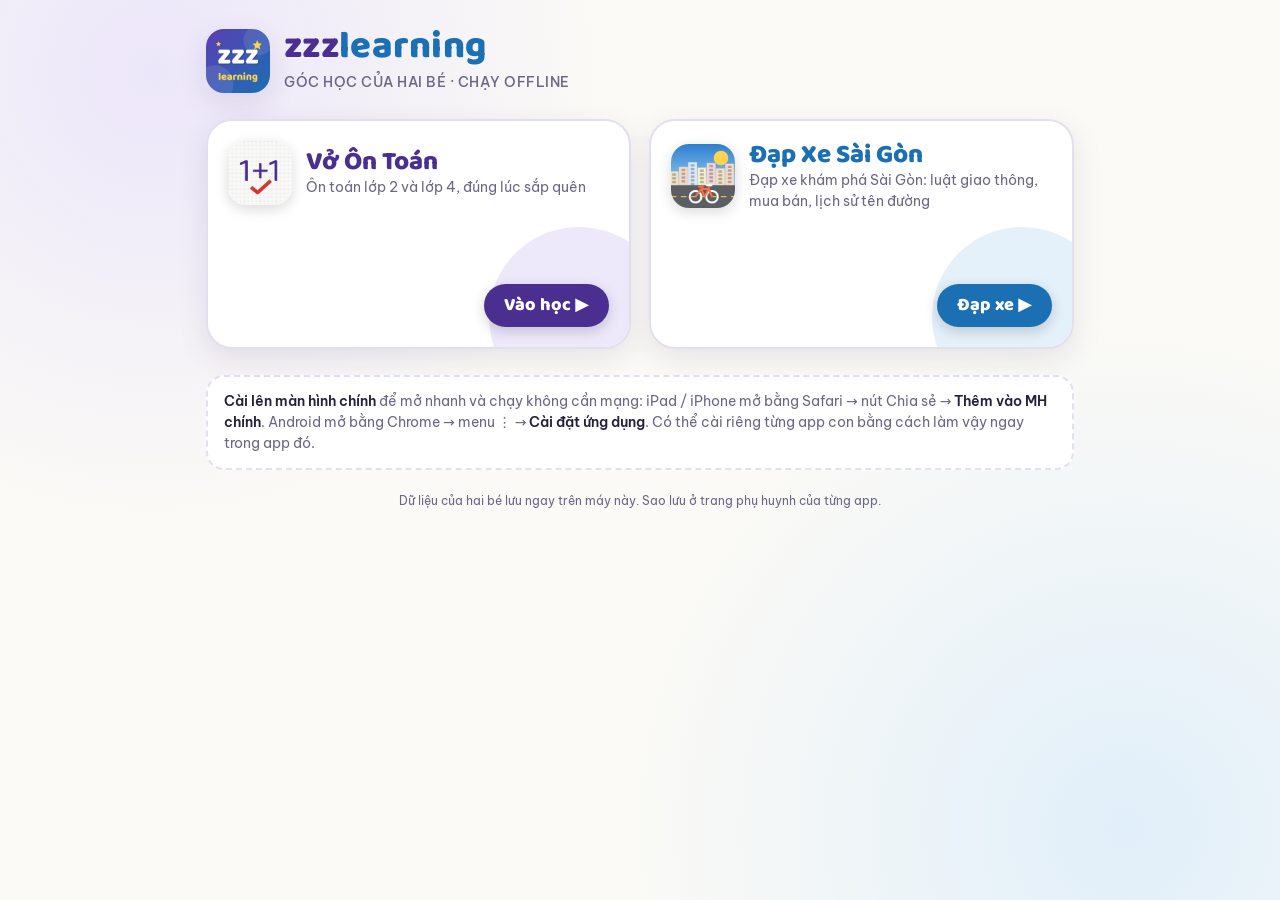
==== commit 5466c4ed: "Trang chủ zzzlearning gộp Vở Ôn Toán và Đạp Xe Sài Gòn thành 2 app con - Chuyển Vở Ôn Toán từ thư mụ" ====
--- a/index.html
+++ b/index.html
@@ -3,8 +3,8 @@
 <head>
 <meta charset="utf-8">
 <meta name="viewport" content="width=device-width,initial-scale=1,viewport-fit=cover">
-<title>Vở Ôn Toán</title>
-<meta name="description" content="Vở ôn toán cho bé lớp 2 và lớp 4, ôn đúng lúc sắp quên.">
+<title>zzzlearning</title>
+<meta name="description" content="zzzlearning: góc học của hai bé. Vở Ôn Toán và game Đạp Xe Sài Gòn, chạy offline trên iPad, điện thoại và máy tính.">
 <meta name="theme-color" content="#4a2f91">
 <link rel="manifest" href="manifest.webmanifest">
 <link rel="icon" type="image/png" sizes="192x192" href="icons/icon-192.png">
@@ -12,987 +12,109 @@
 <meta name="apple-mobile-web-app-capable" content="yes">
 <meta name="mobile-web-app-capable" content="yes">
 <meta name="apple-mobile-web-app-status-bar-style" content="default">
-<meta name="apple-mobile-web-app-title" content="Vở Ôn Toán">
+<meta name="apple-mobile-web-app-title" content="zzzlearning">
 <link rel="stylesheet" href="fonts/fonts.css">
-<style>:root{box-sizing:border-box;padding-top:env(safe-area-inset-top,0px);padding-bottom:env(safe-area-inset-bottom,0px)}html{scroll-padding-top:env(safe-area-inset-top,0px)}body{margin:0;padding:0}img{max-width:100%}[hidden]{display:none!important}</style>
 <style>
-/* Layout: one centered "notebook page" column on ô-li grid paper; ink-purple for the child's work, teacher-red for marks. */
+/* Trang chủ zzzlearning: một màn hình, hai thẻ app con to để bé bấm. Màu tím của Vở Ôn Toán, xanh của Đạp Xe Sài Gòn. */
 :root{
-  --paper:#fbfaf6; --grid:#dfe3f1; --grid-strong:#c9cfe8;
-  --ink:#4a2f91; --ink-soft:#ece6fa; --text:#25213a; --muted:#6b6784;
-  --red:#d2382f; --red-soft:#fde6e3; --green:#1d8a55; --green-soft:#ddf3e7;
-  --amber:#b36b00; --amber-soft:#fdf0d6; --card:#ffffff; --line:#e3e0ee;
-  --f-display:"Baloo 2", "Be Vietnam Pro", system-ui, sans-serif;
-  --f-body:"Be Vietnam Pro", system-ui, -apple-system, "Segoe UI", sans-serif;
+  --paper:#fbfaf6; --card:#ffffff; --line:#e3e0ee; --text:#25213a; --muted:#6b6784;
+  --ink:#4a2f91; --ink-soft:#ece6fa; --sky:#1b6fb3; --sky-soft:#e1effa; --sun:#f6b73c;
+  --shadow:0 10px 30px rgba(40,30,90,.10);
+  --f-display:"Baloo 2","Be Vietnam Pro",system-ui,sans-serif;
+  --f-body:"Be Vietnam Pro",system-ui,-apple-system,"Segoe UI",sans-serif;
+  box-sizing:border-box;padding-top:env(safe-area-inset-top,0px);padding-bottom:env(safe-area-inset-bottom,0px)
 }
-@media (prefers-color-scheme: dark){:root:not([data-theme="light"]){
-  --paper:#17152a; --grid:#232040; --grid-strong:#2c2850;
-  --ink:#b9a6ff; --ink-soft:#2b2550; --text:#ece9f8; --muted:#a29dc0;
-  --red:#ff7a6e; --red-soft:#3d1f22; --green:#5fd39a; --green-soft:#16362a;
-  --amber:#f1b54a; --amber-soft:#3a2c12; --card:#1f1c36; --line:#332f55; color-scheme:dark}}
+@media (prefers-color-scheme:dark){:root:not([data-theme="light"]){
+  --paper:#17152a; --card:#1f1c36; --line:#332f55; --text:#ece9f8; --muted:#a29dc0;
+  --ink:#b9a6ff; --ink-soft:#2b2550; --sky:#6fb4f0; --sky-soft:#1c2f44; --sun:#f1b54a;
+  --shadow:0 10px 30px rgba(0,0,0,.35); color-scheme:dark}}
 :root[data-theme="dark"]{
-  --paper:#17152a; --grid:#232040; --grid-strong:#2c2850;
-  --ink:#b9a6ff; --ink-soft:#2b2550; --text:#ece9f8; --muted:#a29dc0;
-  --red:#ff7a6e; --red-soft:#3d1f22; --green:#5fd39a; --green-soft:#16362a;
-  --amber:#f1b54a; --amber-soft:#3a2c12; --card:#1f1c36; --line:#332f55; color-scheme:dark}
+  --paper:#17152a; --card:#1f1c36; --line:#332f55; --text:#ece9f8; --muted:#a29dc0;
+  --ink:#b9a6ff; --ink-soft:#2b2550; --sky:#6fb4f0; --sky-soft:#1c2f44; --sun:#f1b54a;
+  --shadow:0 10px 30px rgba(0,0,0,.35); color-scheme:dark}
 *{box-sizing:border-box}
 html,body{min-height:100%}
-body{background-color:var(--paper);color:var(--text);font-family:var(--f-body);font-size:16px;line-height:1.5;
-  background-image:linear-gradient(var(--grid) 1px,transparent 1px),linear-gradient(90deg,var(--grid) 1px,transparent 1px),
-  linear-gradient(var(--grid-strong) 1px,transparent 1px);
-  background-size:12px 12px,12px 12px,48px 48px}
-.wrap{max-width:720px;margin:0 auto;padding-block:20px 48px;padding-left:max(16px,env(safe-area-inset-left,0px));padding-right:max(16px,env(safe-area-inset-right,0px))}
-header.top{display:flex;align-items:center;justify-content:space-between;gap:12px;margin-bottom:20px;flex-wrap:wrap}
-.brand{font-family:var(--f-display);font-weight:800;font-size:28px;color:var(--ink);letter-spacing:.2px;line-height:1;cursor:pointer;background:none;border:0;padding:0}
-.brand small{display:block;font-family:var(--f-body);font-weight:500;font-size:12px;color:var(--muted);letter-spacing:.6px;text-transform:uppercase;margin-top:6px}
-h1,h2,h3{font-family:var(--f-display);line-height:1.15;text-wrap:balance;margin:0}
-h1{font-size:30px;font-weight:800}
-h2{font-size:22px;font-weight:700}
-.muted{color:var(--muted)}
-.stack{display:flex;flex-direction:column;gap:16px}
-.row{display:flex;gap:12px;flex-wrap:wrap;align-items:center}
-button{font:inherit;color:inherit;cursor:pointer}
-button:focus-visible,input:focus-visible,textarea:focus-visible{outline:3px solid var(--ink);outline-offset:2px}
-.btn{border:2px solid var(--ink);background:var(--card);color:var(--ink);border-radius:12px;padding:10px 18px;font-weight:600}
-.btn.primary{background:var(--ink);color:var(--paper)}
-.btn.ghost{border-color:var(--line);color:var(--muted)}
-.btn.small{padding:6px 12px;font-size:14px;border-radius:10px}
-.btn:disabled{opacity:.45;cursor:default}
-.kids{display:grid;grid-template-columns:repeat(auto-fit,minmax(240px,1fr));gap:16px}
-.kid{background:var(--card);border:2px solid var(--line);border-radius:18px;padding:20px;text-align:left;display:flex;flex-direction:column;gap:10px}
-.kid:hover{border-color:var(--ink)}
-.kid .grade{font-size:12px;font-weight:600;letter-spacing:.6px;text-transform:uppercase;color:var(--muted)}
-.kid .name{font-family:var(--f-display);font-size:28px;font-weight:800;color:var(--ink);line-height:1}
-.chips{display:flex;gap:8px;flex-wrap:wrap}
-.chip{font-size:13px;font-weight:600;border-radius:999px;padding:3px 10px;white-space:nowrap;background:var(--ink-soft);color:var(--ink);font-variant-numeric:tabular-nums}
-.chip.red{background:var(--red-soft);color:var(--red)}
-.chip.green{background:var(--green-soft);color:var(--green)}
-.chip.amber{background:var(--amber-soft);color:var(--amber)}
-.panel{background:var(--card);border:2px solid var(--line);border-radius:18px;padding:20px}
-.stickers{font-size:28px;letter-spacing:4px;line-height:1.3;word-break:break-all}
-/* session */
-.progress{height:10px;border-radius:999px;background:var(--ink-soft);overflow:hidden}
-.progress > i{display:block;height:100%;background:var(--ink);border-radius:999px;transition:width .3s}
-.qcard{background:var(--card);border:2px solid var(--line);border-radius:20px;padding:22px 20px;display:flex;flex-direction:column;gap:16px;position:relative}
-.qskill{font-size:12px;font-weight:600;letter-spacing:.6px;text-transform:uppercase;color:var(--muted)}
-.qtext{font-family:var(--f-display);font-size:26px;font-weight:700;line-height:1.3;color:var(--text)}
-.qtext.long{font-family:var(--f-body);font-size:19px;font-weight:500;line-height:1.55}
-.qtext .big{font-family:var(--f-display);font-size:32px;font-weight:800;color:var(--ink);font-variant-numeric:tabular-nums}
-.answer{min-height:64px;border-bottom:3px dashed var(--ink);font-family:var(--f-display);font-size:38px;font-weight:800;color:var(--ink);display:flex;align-items:flex-end;padding:0 4px 2px;font-variant-numeric:tabular-nums}
-.answer .ph{color:var(--muted);font-size:20px;font-weight:500;font-family:var(--f-body);padding-bottom:10px}
-.pad{display:grid;grid-template-columns:repeat(4,1fr);gap:10px}
-.pad button{background:var(--paper);border:2px solid var(--line);border-radius:14px;padding:12px 0;font-family:var(--f-display);font-size:26px;font-weight:700;color:var(--text);min-height:58px}
-.pad button:active{background:var(--ink-soft)}
-.pad .ok{background:var(--ink);color:var(--paper);border-color:var(--ink);font-size:20px}
-.choices{display:grid;grid-template-columns:repeat(auto-fit,minmax(130px,1fr));gap:10px}
-.choices button{background:var(--paper);border:2px solid var(--line);border-radius:14px;padding:14px 10px;font-family:var(--f-display);font-size:22px;font-weight:700;min-height:62px}
-.choices button:hover{border-color:var(--ink)}
-.hint{background:var(--amber-soft);color:var(--text);border-radius:12px;padding:10px 14px;font-size:15px}
-.feedback{border-radius:14px;padding:14px 16px;display:flex;flex-direction:column;gap:6px}
-.feedback.bad{background:var(--red-soft)}
-.feedback.bad b{color:var(--red)}
-.mark{position:absolute;top:10px;right:16px;font-family:var(--f-display);font-weight:800;font-size:44px;line-height:1;color:var(--green);transform:rotate(-8deg);pointer-events:none}
-.mark.x{color:var(--red)}
-.fig{display:flex;justify-content:center}
-.fig svg{max-width:220px;width:100%;height:auto}
-.frac{display:inline-flex;flex-direction:column;align-items:center;vertical-align:middle;line-height:1;margin:0 4px;font-variant-numeric:tabular-nums}
-.frac span:first-child{border-bottom:3px solid currentColor;padding:0 4px 2px}
-.frac span:last-child{padding-top:2px}
-.eq{font-size:30px;line-height:1.5}
-/* parent */
-.tablewrap{overflow-x:auto;border:2px solid var(--line);border-radius:14px;background:var(--card)}
-table{border-collapse:collapse;width:100%;font-size:14px;min-width:560px}
-th,td{padding:9px 12px;text-align:left;border-bottom:1px solid var(--line);vertical-align:middle}
-th{font-size:12px;letter-spacing:.5px;text-transform:uppercase;color:var(--muted);font-weight:600;background:var(--paper)}
-td.num{font-variant-numeric:tabular-nums;white-space:nowrap}
-.meter{width:70px;height:8px;border-radius:999px;background:var(--ink-soft);display:inline-block;vertical-align:middle;margin-right:6px;overflow:hidden}
-.meter i{display:block;height:100%}
-.tabs{display:flex;gap:8px;flex-wrap:wrap}
-.tabs button{border:2px solid var(--line);background:var(--card);border-radius:999px;padding:6px 14px;font-weight:600}
-.tabs button[aria-pressed="true"]{border-color:var(--ink);color:var(--ink);background:var(--ink-soft)}
-textarea,input[type=text]{width:100%;font:inherit;font-size:14px;border:2px solid var(--line);border-radius:12px;padding:10px;background:var(--paper);color:var(--text)}
-textarea{min-height:90px;font-family:ui-monospace,Menlo,monospace;font-size:12px}
-.note{font-size:14px;color:var(--muted)}
-.big-num{font-family:var(--f-display);font-size:44px;font-weight:800;color:var(--ink);line-height:1}
-@media (max-width:480px){.qtext{font-size:23px}.answer{font-size:32px}h1{font-size:26px}}
-.pad button,.choices button,.btn,.kid{touch-action:manipulation;-webkit-tap-highlight-color:transparent;-webkit-user-select:none;user-select:none}
-.log td,.log th{font-size:13px;padding:7px 10px}
-.log .ok{color:var(--green);font-weight:700}.log .no{color:var(--red);font-weight:700}
-.filebtn{position:relative;overflow:hidden}.filebtn input{position:absolute;inset:0;opacity:0;cursor:pointer}
-/* ---- game: level, map, animations ---- */
-.lvl{display:flex;align-items:center;gap:12px;flex-wrap:wrap}
-.lvl .badge{width:56px;height:56px;border-radius:16px;background:var(--ink);color:var(--paper);display:grid;place-items:center;font-family:var(--f-display);font-weight:800;font-size:26px;box-shadow:0 4px 0 #2e1c63;flex:none}
-.lvl .meta{flex:1 1 160px;min-width:0}
-.xpbar{height:14px;border-radius:999px;background:var(--ink-soft);overflow:hidden;margin-top:4px}
-.xpbar i{display:block;height:100%;border-radius:999px;background:linear-gradient(90deg,#f5b400,#ff7a1a);transition:width 1.2s cubic-bezier(.2,.8,.2,1)}
-.stat{font-family:var(--f-display);font-weight:800;font-size:20px;white-space:nowrap}
-.cta{display:grid;grid-template-columns:repeat(auto-fit,minmax(220px,1fr));gap:12px}
-.cta .btn{font-size:18px;padding:14px 16px;border-radius:16px;box-shadow:0 5px 0 var(--grid-strong);text-align:left;display:flex;gap:10px;align-items:center}
-.cta .btn.primary{box-shadow:0 5px 0 #2e1c63}
-.cta .btn:active{transform:translateY(3px);box-shadow:0 2px 0 var(--grid-strong)}
-.cta .btn small{display:block;font-size:13px;font-weight:500;opacity:.85}
-.cta .ic{font-size:28px;line-height:1}
-.map{display:flex;flex-direction:column;align-items:center;padding:8px 0 24px}
-.world{width:100%;background:var(--card);border:2px solid var(--line);border-radius:18px;padding:12px 16px;margin:18px 0 10px;display:flex;align-items:center;gap:12px}
-.world .em{font-size:34px;line-height:1}
-.world h3{font-size:20px}
-.world.locked{opacity:.55}
-.nwrap{display:flex;flex-direction:column;align-items:center;gap:4px;transform:translateX(calc(var(--k) * min(96px, 22vw)));position:relative}
-.node{width:76px;height:76px;border-radius:50%;border:0;display:grid;place-items:center;font-family:var(--f-display);font-weight:800;font-size:30px;color:#fff;background:var(--ink);box-shadow:0 7px 0 #2e1c63;transition:transform .1s}
-.node:active{transform:translateY(4px);box-shadow:0 3px 0 #2e1c63}
-.node.done{background:#1d8a55;box-shadow:0 7px 0 #0f5c37}
-.node.open{background:#f5a300;box-shadow:0 7px 0 #b36b00;animation:pulse 1.6s ease-in-out infinite}
-.node.locked{background:#c9c6d6;box-shadow:0 7px 0 #9f9bb3;cursor:default;font-size:24px}
-.node.boss{width:96px;height:96px;font-size:40px}
-.nlabel{font-size:13px;font-weight:600;text-align:center;max-width:150px;line-height:1.25;color:var(--text)}
-.nwrap.locked .nlabel{color:var(--muted)}
-.nstars{font-size:16px;letter-spacing:1px;height:20px}
-.nstars .off{filter:grayscale(1);opacity:.35}
-.dot{width:10px;height:10px;border-radius:50%;background:var(--grid-strong);margin:5px 0;transform:translateX(calc(var(--k) * min(96px, 22vw)))}
-.dot.on{background:#1d8a55}
-.bubble{position:absolute;top:-34px;background:var(--text);color:var(--paper);font-weight:700;font-size:13px;padding:4px 10px;border-radius:10px;white-space:nowrap;animation:bob 1.2s ease-in-out infinite}
-.bubble:after{content:"";position:absolute;left:50%;bottom:-6px;margin-left:-6px;border:6px solid transparent;border-bottom:0;border-top-color:var(--text)}
-.qcard.enter{animation:slideIn .35s cubic-bezier(.2,.8,.2,1)}
-.qcard.pop{animation:pop .45s ease}
-.qcard.shake{animation:shake .45s ease}
-.mark{animation:stamp .35s cubic-bezier(.2,1.6,.4,1)}
-.combo{animation:pop .4s ease}
-.floatxp{position:absolute;right:20px;top:60px;font-family:var(--f-display);font-weight:800;font-size:28px;color:#f5a300;pointer-events:none;animation:floatUp 1s ease-out forwards}
-.bigstars{display:flex;gap:6px;justify-content:center;font-size:56px;line-height:1}
-.bigstars span{opacity:0;animation:starIn .5s cubic-bezier(.2,1.6,.4,1) forwards}
-.bigstars span.off{filter:grayscale(1)}
-.levelup{background:linear-gradient(90deg,#f5b400,#ff7a1a);color:#fff;border-radius:16px;padding:12px 16px;font-family:var(--f-display);font-weight:800;font-size:22px;text-align:center;animation:pop .6s ease}
-.sticker-big{font-size:72px;line-height:1;animation:bounceIn .7s cubic-bezier(.2,1.6,.4,1)}
-.iconbtn{border:2px solid var(--line);background:var(--card);border-radius:12px;padding:5px 10px;font-size:18px;line-height:1}
-@keyframes pulse{0%,100%{transform:scale(1)}50%{transform:scale(1.08)}}
-@keyframes bob{0%,100%{transform:translateY(0)}50%{transform:translateY(-5px)}}
-@keyframes slideIn{from{opacity:0;transform:translateX(40px)}to{opacity:1;transform:none}}
-@keyframes pop{0%{transform:scale(1)}40%{transform:scale(1.05)}100%{transform:scale(1)}}
-@keyframes shake{0%,100%{transform:none}20%{transform:translateX(-10px)}40%{transform:translateX(9px)}60%{transform:translateX(-6px)}80%{transform:translateX(4px)}}
-@keyframes stamp{from{opacity:0;transform:scale(2.2) rotate(-8deg)}to{opacity:1;transform:scale(1) rotate(-8deg)}}
-@keyframes floatUp{from{opacity:1;transform:translateY(0) scale(.8)}to{opacity:0;transform:translateY(-60px) scale(1.2)}}
-@keyframes starIn{from{opacity:0;transform:scale(.2) rotate(-30deg)}to{opacity:1;transform:none}}
-@keyframes bounceIn{0%{transform:scale(.2)}60%{transform:scale(1.15)}100%{transform:scale(1)}}
-/* ---- pet, boss, chest, shop ---- */
-.petcard{display:flex;gap:14px;align-items:center}
-.pet{position:relative;width:96px;height:96px;flex:none;display:grid;place-items:center;font-size:64px;line-height:1}
-.pet .body{display:block;animation:breathe 2.6s ease-in-out infinite}
-.pet .hat{position:absolute;top:-12px;left:50%;transform:translateX(-50%);font-size:30px;line-height:1}
-.pet .acc{position:absolute;right:-8px;bottom:2px;font-size:28px;line-height:1}
-.pet.sad .body{filter:grayscale(.75) brightness(.9);animation:none}
-.pet.big{width:150px;height:150px;font-size:104px}
-.pet.big .hat{font-size:46px;top:-18px}.pet.big .acc{font-size:42px}
-.kid .pet{width:72px;height:72px;font-size:50px;margin-left:auto}.kid .pet .hat{font-size:24px;top:-10px}.kid .pet .acc{font-size:22px}
-.foodbar{height:12px;border-radius:999px;background:var(--ink-soft);overflow:hidden}
-.foodbar i{display:block;height:100%;border-radius:999px;background:linear-gradient(90deg,#5fd39a,#1d8a55);transition:width 1.2s cubic-bezier(.2,.8,.2,1)}
-.pbubble{background:var(--paper);border:2px solid var(--line);border-radius:14px;padding:8px 12px;font-size:15px;animation:bob 2.4s ease-in-out infinite}
-.coin{font-weight:700;color:var(--amber);white-space:nowrap}
-.choose{display:grid;grid-template-columns:repeat(auto-fit,minmax(120px,1fr));gap:12px}
-.choose button{background:var(--card);border:3px solid var(--line);border-radius:18px;padding:16px 8px;font-size:52px;line-height:1;display:flex;flex-direction:column;align-items:center;gap:8px}
-.choose button span{font-size:15px;font-weight:700;font-family:var(--f-body)}
-.choose button[aria-pressed="true"]{border-color:var(--ink);background:var(--ink-soft)}
-.wardrobe{display:flex;gap:8px;flex-wrap:wrap}
-.wardrobe button{font-size:26px;line-height:1;padding:8px;border-radius:12px;border:2px solid var(--line);background:var(--card);min-width:48px}
-.wardrobe button[aria-pressed="true"]{border-color:var(--ink);background:var(--ink-soft);box-shadow:0 0 0 2px var(--ink)}
-.wardrobe .rare{border-color:#3aa0ff}.wardrobe .epic{border-color:#c84bff}
-.bossbar{background:var(--card);border:2px solid var(--line);border-radius:18px;padding:10px 14px;display:flex;align-items:center;gap:12px}
-.bossbar .bem{font-size:48px;line-height:1;display:inline-block}
-.bossbar .bem.hit{animation:bosshit .5s ease}
-.bossbar .bem.attack{animation:bossattack .5s ease}
-.hpbar{height:14px;border-radius:999px;background:var(--red-soft);overflow:hidden;border:2px solid var(--red)}
-.hpbar i{display:block;height:100%;background:var(--red);transition:width .5s}
-.hearts{font-size:20px;letter-spacing:1px;white-space:nowrap}.hearts .lost{opacity:.25;filter:grayscale(1)}
-.flash{position:fixed;inset:0;background:rgba(210,56,47,.35);pointer-events:none;z-index:98;animation:flash .45s ease forwards}
-.bossintro{text-align:center;align-items:center}
-.bossintro .bem{font-size:110px;line-height:1;animation:bounceIn .8s cubic-bezier(.2,1.6,.4,1)}
-.chest{text-align:center}
-.chest .box{font-size:90px;line-height:1;cursor:pointer;display:inline-block;animation:bob 1.4s ease-in-out infinite;border:0;background:none;padding:0}
-.chest .box.shake{animation:shake .45s ease 2}
-.loot{display:flex;gap:10px;justify-content:center;flex-wrap:wrap}
-.loot .it{background:var(--paper);border:2px solid var(--line);border-radius:16px;padding:10px 14px;display:flex;flex-direction:column;align-items:center;gap:4px;min-width:96px;opacity:0;animation:starIn .5s cubic-bezier(.2,1.6,.4,1) forwards}
-.loot .it b{font-size:40px;line-height:1}
-.loot .it.rare{border-color:#3aa0ff;box-shadow:0 0 0 3px rgba(58,160,255,.25)}
-.loot .it.epic{border-color:#c84bff;box-shadow:0 0 16px rgba(200,75,255,.6)}
-.loot .it small{font-size:12px;color:var(--muted)}
-.evolve{background:linear-gradient(90deg,#3aa0ff,#c84bff);color:#fff;border-radius:16px;padding:12px 16px;font-family:var(--f-display);font-weight:800;font-size:22px;text-align:center;animation:pop .6s ease}
-.shop .it{display:flex;align-items:center;gap:12px;padding:10px 0;border-bottom:1px solid var(--line)}
-.shop .it:last-child{border-bottom:0}
-@keyframes breathe{0%,100%{transform:translateY(0) scale(1)}50%{transform:translateY(-4px) scale(1.04)}}
-@keyframes bosshit{0%{transform:none}30%{transform:translateX(-14px) rotate(-12deg);filter:brightness(1.8)}60%{transform:translateX(10px)}100%{transform:none}}
-@keyframes bossattack{0%{transform:none}40%{transform:scale(1.4) translateY(12px)}100%{transform:none}}
-@keyframes flash{from{opacity:1}to{opacity:0}}
-/* ---- quests, ghosts, family tree, balloons, race ---- */
-.quest{display:flex;align-items:center;gap:10px;padding:8px 0;border-bottom:1px solid var(--line)}
-.quest:last-child{border-bottom:0}
-.quest .qi{font-size:24px;line-height:1;width:30px;text-align:center}
-.quest .qb{flex:1;min-width:0}
-.quest .qp{height:8px;border-radius:999px;background:var(--ink-soft);overflow:hidden;margin-top:4px}
-.quest .qp i{display:block;height:100%;background:var(--ink);border-radius:999px}
-.quest.done .qb{color:var(--muted);text-decoration:line-through}
-.quest.done .qp i{background:var(--green)}
-.ghostbox{display:flex;align-items:center;gap:12px}
-.ghostbox .gem{font-size:48px;line-height:1;animation:bob 1.8s ease-in-out infinite}
-.ghostbox .gem.hide{filter:grayscale(1);opacity:.45;animation:none}
-.ghost-map{position:absolute;right:8px;top:-6px;font-size:26px;animation:bob 1.8s ease-in-out infinite;pointer-events:none}
-.tree{display:flex;align-items:center;gap:14px}
-.tree .tem{font-size:56px;line-height:1}
-.tree .who{display:flex;gap:8px;flex-wrap:wrap}
-.balloons{display:grid;grid-template-columns:1fr 1fr;gap:14px;padding:6px 0}
-.balloon{position:relative;border:0;background:none;padding:0;min-height:112px;display:flex;flex-direction:column;align-items:center;cursor:pointer;animation:bob 2.2s ease-in-out infinite}
-.balloon span{display:grid;place-items:center;width:92px;height:106px;border-radius:50% 50% 50% 50%/45% 45% 55% 55%;color:#fff;font-family:var(--f-display);font-weight:800;font-size:26px;box-shadow:inset -10px -12px 0 rgba(0,0,0,.12);font-variant-numeric:tabular-nums}
-.balloon:after{content:"";width:2px;height:22px;background:var(--muted);opacity:.6}
-.balloon.c0 span{background:#ff6b6b}.balloon.c1 span{background:#3aa0ff}.balloon.c2 span{background:#2ec27e}.balloon.c3 span{background:#f5a300}
-.balloon:disabled{cursor:default}
-.balloon.pop{animation:popout .45s ease forwards}
-.balloon.bad span{background:#9a9a9a}.balloon.bad{animation:shake .4s ease}
-.balloon.fly{animation:flyaway .8s ease forwards}
-.racebar{position:relative;height:16px;border-radius:999px;background:var(--amber-soft);overflow:hidden;margin-bottom:4px}
-.racebar i{display:block;height:100%;background:linear-gradient(90deg,#f5a300,#ff7a1a);transition:width .1s linear}
-.racebar span{position:absolute;right:8px;top:-2px;font-size:13px;font-weight:700;color:var(--text)}
-.racebar.low i{background:var(--red)}
-@keyframes popout{0%{transform:scale(1)}50%{transform:scale(1.35);opacity:1}100%{transform:scale(0);opacity:0}}
-@keyframes flyaway{to{transform:translateY(-240px);opacity:0}}
-@media (prefers-reduced-motion:reduce){*{transition:none!important;animation:none!important}}
+body{margin:0;background:var(--paper);color:var(--text);font-family:var(--f-body);font-size:16px;line-height:1.5;
+  background-image:radial-gradient(circle at 12% 8%,var(--ink-soft) 0,transparent 32%),radial-gradient(circle at 88% 92%,var(--sky-soft) 0,transparent 36%);
+  background-attachment:fixed}
+.wrap{max-width:900px;margin:0 auto;padding:28px 16px 40px}
+header{display:flex;align-items:center;gap:14px;margin-bottom:26px}
+header img{width:64px;height:64px;border-radius:18px;box-shadow:var(--shadow)}
+h1{font-family:var(--f-display);font-weight:800;font-size:38px;line-height:1;margin:0;color:var(--ink);letter-spacing:.3px}
+h1 span{color:var(--sky)}
+.tag{margin:6px 0 0;color:var(--muted);font-size:14px;font-weight:500;letter-spacing:.5px;text-transform:uppercase}
+.apps{display:grid;grid-template-columns:1fr 1fr;gap:18px}
+@media (max-width:640px){.apps{grid-template-columns:1fr}h1{font-size:32px}}
+.app{display:flex;flex-direction:column;gap:12px;background:var(--card);border:2px solid var(--line);border-radius:26px;padding:20px;text-decoration:none;color:inherit;box-shadow:var(--shadow);
+  transition:transform .15s,border-color .15s;position:relative;overflow:hidden;min-height:230px;-webkit-tap-highlight-color:transparent}
+.app:active{transform:scale(.98)}
+.app:hover,.app:focus-visible{border-color:var(--accent);outline:none}
+.app.toan{--accent:var(--ink);--accent-soft:var(--ink-soft)}
+.app.saigon{--accent:var(--sky);--accent-soft:var(--sky-soft)}
+.app::before{content:"";position:absolute;inset:auto -40px -60px auto;width:180px;height:180px;border-radius:50%;background:var(--accent-soft);opacity:.9}
+.app>*{position:relative}
+.app .head{display:flex;align-items:center;gap:14px}
+.app .head img{width:64px;height:64px;border-radius:18px;flex:none;box-shadow:0 4px 14px rgba(0,0,0,.15)}
+.app h2{margin:0;font-family:var(--f-display);font-weight:800;font-size:26px;line-height:1.1;color:var(--accent)}
+.app .desc{margin:0;color:var(--muted);font-size:14px}
+.app .kids{display:flex;flex-direction:column;gap:6px;margin-top:auto}
+.kid{display:flex;align-items:center;gap:8px;flex-wrap:wrap;font-size:14px}
+.kid b{font-weight:700}
+.chip{background:var(--accent-soft);color:var(--text);border-radius:999px;padding:2px 10px;font-size:13px;font-weight:600;white-space:nowrap}
+.go{align-self:flex-end;background:var(--accent);color:#fff;font-family:var(--f-display);font-weight:800;font-size:18px;border-radius:999px;padding:8px 20px;box-shadow:0 4px 14px rgba(0,0,0,.18)}
+.app.saigon .go,.app.toan .go{color:#fff}
+@media (prefers-color-scheme:dark){:root:not([data-theme="light"]) .go{color:#17152a}}
+:root[data-theme="dark"] .go{color:#17152a}
+.note{margin:26px 0 0;padding:14px 16px;border:2px dashed var(--line);border-radius:18px;color:var(--muted);font-size:14px;background:var(--card)}
+.note b{color:var(--text)}
+footer{margin-top:22px;color:var(--muted);font-size:12px;text-align:center}
+@media (prefers-reduced-motion:reduce){.app{transition:none}}
 </style>
-
 </head>
 <body>
 <div class="wrap">
-  <header class="top">
-    <button class="brand" id="brand" type="button">Vở Ôn Toán<small>Ôn đúng lúc sắp quên</small></button>
-    <div class="row">
-      <button class="iconbtn" id="soundBtn" type="button" aria-label="Bật tắt âm thanh">🔊</button>
-      <button class="btn small ghost" id="parentBtn" type="button">Trang phụ huynh</button>
+  <header>
+    <img src="icons/icon-192.png" alt="" width="64" height="64">
+    <div>
+      <h1>zzz<span>learning</span></h1>
+      <p class="tag">Góc học của hai bé · chạy offline</p>
     </div>
   </header>
-  <main id="app"></main>
-  <p class="muted" style="text-align:center;margin:28px 0 0;font-size:14px"><a href="saigon/" style="color:var(--ink);font-weight:600">🚲 Game Đạp Xe Sài Gòn</a> · học luật giao thông, mua bán và lịch sử tên đường</p>
+
+  <nav class="apps" aria-label="Các app">
+    <a class="app toan" href="toan/">
+      <div class="head"><img src="toan/icons/icon-192.png" alt="" width="64" height="64"><div><h2>Vở Ôn Toán</h2><p class="desc">Ôn toán lớp 2 và lớp 4, đúng lúc sắp quên</p></div></div>
+      <div class="kids" id="kidsToan"></div>
+      <span class="go">Vào học ▶</span>
+    </a>
+    <a class="app saigon" href="saigon/">
+      <div class="head"><img src="saigon/icons/icon-192.png" alt="" width="64" height="64"><div><h2>Đạp Xe Sài Gòn</h2><p class="desc">Đạp xe khám phá Sài Gòn: luật giao thông, mua bán, lịch sử tên đường</p></div></div>
+      <div class="kids" id="kidsSaigon"></div>
+      <span class="go">Đạp xe ▶</span>
+    </a>
+  </nav>
+
+  <p class="note" id="installNote" hidden><b>Cài lên màn hình chính</b> để mở nhanh và chạy không cần mạng: iPad / iPhone mở bằng Safari → nút Chia sẻ → <b>Thêm vào MH chính</b>. Android mở bằng Chrome → menu ⋮ → <b>Cài đặt ứng dụng</b>. Có thể cài riêng từng app con bằng cách làm vậy ngay trong app đó.</p>
+  <footer>Dữ liệu của hai bé lưu ngay trên máy này. Sao lưu ở trang phụ huynh của từng app.</footer>
 </div>
-
 <script>
-/* ================= utilities ================= */
-const rnd=(a,b)=>a+Math.floor(Math.random()*(b-a+1));
-const pick=a=>a[Math.floor(Math.random()*a.length)];
-const shuffle=a=>{a=a.slice();for(let i=a.length-1;i>0;i--){const j=Math.floor(Math.random()*(i+1));[a[i],a[j]]=[a[j],a[i]]}return a};
-const gcd=(a,b)=>{a=Math.abs(a);b=Math.abs(b);while(b){[a,b]=[b,a%b]}return a};
-const fmt=n=>Number(n).toLocaleString('vi-VN');
-const esc=s=>String(s).replace(/[&<>"]/g,c=>({'&':'&amp;','<':'&lt;','>':'&gt;','"':'&quot;'}[c]));
-const fr=(a,b)=>`<span class="frac"><span>${a}</span><span>${b}</span></span>`;
-const simp=(a,b)=>{const g=gcd(a,b);a/=g;b/=g;return b===1?String(a):`${a}/${b}`};
-const today=()=>{const d=new Date();return Math.floor((d.getTime()-d.getTimezoneOffset()*60000)/86400000)};
-const dayLabel=n=>{const t=today();if(n<=t)return'Hôm nay';if(n===t+1)return'Ngày mai';const d=new Date(n*86400000);return `${d.getUTCDate()}/${d.getUTCMonth()+1}`};
-
-/* ================= FSRS-4.5 (default weights), scheduled per skill ================= */
-const W=[0.4872,1.4003,3.7145,13.8206,5.1618,1.2298,0.8975,0.031,1.6474,0.1367,1.0461,2.1072,0.0793,0.3246,1.587,0.2272,2.8755];
-const F=19/81, C=-0.5, RET=0.9;
-const clamp=(x,a,b)=>Math.min(b,Math.max(a,x));
-const retr=(t,s)=>Math.pow(1+F*t/s,C);
-const initD=g=>clamp(W[4]-(g-3)*W[5],1,10);
-function fsrsReview(card,g,now){ // g: 1 Again, 2 Hard, 3 Good, 4 Easy
-  let s,d;
-  if(!card||!card.s){ s=W[g-1]; d=initD(g); }
-  else{
-    const t=Math.max(0,(now-card.last)/86400000);
-    const r=retr(t,card.s);
-    d=clamp(W[7]*initD(3)+(1-W[7])*(card.d-W[6]*(g-3)),1,10);
-    if(g===1){ s=Math.min(card.s, W[11]*Math.pow(card.d,-W[12])*(Math.pow(card.s+1,W[13])-1)*Math.exp((1-r)*W[14])); }
-    else{ s=card.s*(1+Math.exp(W[8])*(11-card.d)*Math.pow(card.s,-W[9])*(Math.exp((1-r)*W[10])-1)*(g===2?W[15]:1)*(g===4?W[16]:1)); }
-  }
-  const ivl=clamp(Math.round(s/F*(Math.pow(RET,1/C)-1)),1,180);
-  return {s,d,last:now,due:today()+ivl,reps:(card?.reps||0)+1,lapses:(card?.lapses||0)+(g===1&&card?.s?1:0),ivl};
-}
-const cardR=c=>c&&c.s?retr(Math.max(0,(Date.now()-c.last)/86400000),c.s):null;
-
-/* ================= skills & problem generators ================= */
-const WORDS_G2=[
- ()=>{const a=rnd(18,45),b=rnd(5,19);return{q:`Lớp 2A có ${a} bạn nữ. Số bạn nam nhiều hơn số bạn nữ ${b} bạn. Hỏi lớp 2A có bao nhiêu bạn nam?`,ans:a+b,hint:'"Nhiều hơn" thì làm phép cộng.',ex:`${a} + ${b} = ${a+b}`}},
- ()=>{const a=rnd(40,90),b=rnd(8,35);return{q:`Bao gạo nặng ${a} kg. Bao ngô nhẹ hơn bao gạo ${b} kg. Hỏi bao ngô nặng bao nhiêu ki-lô-gam?`,ans:a-b,hint:'"Nhẹ hơn" thì làm phép trừ.',ex:`${a} − ${b} = ${a-b}`}},
- ()=>{const a=rnd(35,95),b=rnd(9,30);return{q:`Cây cam có ${a} quả. Bà hái ${b} quả để biếu hàng xóm. Hỏi trên cây còn lại bao nhiêu quả cam?`,ans:a-b,hint:'Hái đi thì số quả ít đi.',ex:`${a} − ${b} = ${a-b}`}},
- ()=>{const a=rnd(25,60),b=rnd(15,39);return{q:`Mai gấp được ${a} con hạc giấy, Lan gấp được ${b} con. Hỏi cả hai bạn gấp được bao nhiêu con hạc?`,ans:a+b,hint:'"Cả hai" thì gộp lại.',ex:`${a} + ${b} = ${a+b}`}},
-];
-const FRUITS=[['🍎','🍌'],['🐱','🐶'],['⭐','🌙'],['🍓','🍇'],['🚗','🚲']];
-
-const SKILLS={
- g2:[
-  {id:'g2_cong',name:'Cộng có nhớ (phạm vi 100)',slow:12,gen(){let a,b;do{a=rnd(12,79);b=rnd(6,49)}while((a%10)+(b%10)<10||a+b>100);return{q:`<span class="big">${a} + ${b} = ?</span>`,ans:a+b,hint:`Cộng hàng đơn vị trước: ${a%10} + ${b%10} = ${a%10+b%10}, viết ${(a+b)%10} nhớ 1.`,ex:`${a} + ${b} = ${a+b}`}}},
-  {id:'g2_tru',name:'Trừ có nhớ (phạm vi 100)',slow:14,gen(){let a,b;do{a=rnd(31,99);b=rnd(7,a-10)}while((a%10)>=(b%10));return{q:`<span class="big">${a} − ${b} = ?</span>`,ans:a-b,hint:`${a%10} không trừ được ${b%10}, lấy ${10+a%10} − ${b%10} rồi nhớ 1 sang hàng chục.`,ex:`${a} − ${b} = ${a-b}`}}},
-  {id:'g2_sosanh',name:'So sánh số có ba chữ số',slow:8,gen(){const a=rnd(100,999);let b=Math.random()<.15?a:(Math.random()<.5?a+rnd(-9,9):Math.floor(a/100)*100+rnd(0,99));b=clamp(b,100,999);const s=a>b?'>':a<b?'<':'=';return{q:`<span class="big">${a} &nbsp;?&nbsp; ${b}</span>`,choices:['<','=','>'],ans:s,hint:'So sánh hàng trăm trước, bằng nhau thì so hàng chục, rồi hàng đơn vị.',ex:`${a} ${s} ${b}`}}},
-  {id:'g2_cautao',name:'Cấu tạo số (trăm, chục, đơn vị)',slow:10,gen(){const h=rnd(1,9),t=rnd(0,9),u=rnd(0,9),n=h*100+t*10+u;if(Math.random()<.5)return{q:`Số gồm <span class="big">${h}</span> trăm, <span class="big">${t}</span> chục và <span class="big">${u}</span> đơn vị là số nào?`,long:1,ans:n,hint:'Viết lần lượt chữ số hàng trăm, hàng chục, hàng đơn vị.',ex:`${h} trăm ${t} chục ${u} đơn vị = ${n}`};return{q:`<span class="big">${n} = ${h*100} + ? + ${u}</span>`,ans:t*10,hint:`Chữ số hàng chục là ${t}, vậy là ${t} chục.`,ex:`${n} = ${h*100} + ${t*10} + ${u}`}}},
-  {id:'g2_nhan',name:'Bảng nhân 2 và 5',slow:6,gen(){const a=pick([2,5]),b=rnd(1,10);return Math.random()<.5?{q:`<span class="big">${a} × ${b} = ?</span>`,ans:a*b,hint:`${a} được lấy ${b} lần: cộng ${a} liên tiếp ${b} lần.`,ex:`${a} × ${b} = ${a*b}`}:{q:`<span class="big">${b} × ${a} = ?</span>`,ans:a*b,hint:`Đổi chỗ thừa số: ${b} × ${a} = ${a} × ${b}.`,ex:`${b} × ${a} = ${a*b}`}}},
-  {id:'g2_chia',name:'Bảng chia 2 và 5',slow:8,gen(){const a=pick([2,5]),b=rnd(1,10);return{q:`<span class="big">${a*b} : ${a} = ?</span>`,ans:b,hint:`Nhẩm: ${a} nhân mấy bằng ${a*b}?`,ex:`${a*b} : ${a} = ${b} vì ${a} × ${b} = ${a*b}`}}},
-  {id:'g2_timso',name:'Tìm số còn thiếu',slow:14,gen(){const a=rnd(11,60),b=rnd(10,39),t=pick([0,1,2]);if(t===0)return{q:`<span class="big">? + ${b} = ${a+b}</span>`,ans:a,hint:'Số hạng chưa biết = tổng trừ số hạng đã biết.',ex:`${a+b} − ${b} = ${a}`};if(t===1)return{q:`<span class="big">${a+b} − ? = ${a}</span>`,ans:b,hint:'Số trừ = số bị trừ trừ hiệu.',ex:`${a+b} − ${a} = ${b}`};return{q:`<span class="big">? − ${b} = ${a}</span>`,ans:a+b,hint:'Số bị trừ = hiệu cộng số trừ.',ex:`${a} + ${b} = ${a+b}`}}},
-  {id:'g2_dayso',name:'Quy luật dãy số',tag:'Tư duy',slow:15,gen(){const d=pick([2,3,5,10,4]),up=Math.random()<.7;let s=up?rnd(1,40):rnd(60,99);const seq=[0,1,2,3,4].map(i=>up?s+i*d:s-i*d);const hole=pick([2,3,4]);const shown=seq.map((x,i)=>i===hole?'?':x).join(', ');return{q:`Điền số còn thiếu:<br><span class="big">${shown}</span>`,long:1,ans:seq[hole],hint:`Xem hai số liền nhau hơn kém nhau bao nhiêu.`,ex:`Mỗi số ${up?'hơn':'kém'} số trước ${d}: ${seq.join(', ')}`}}},
-  {id:'g2_canbang',name:'Đoán giá trị con vật, đồ vật',tag:'Tư duy',slow:25,gen(){const [A,B]=pick(FRUITS),a=rnd(2,9),b=rnd(1,9);return{q:`<div class="eq">${A} + ${A} = ${2*a}<br>${A} + ${B} = ${a+b}<br>${B} = ?</div>`,long:1,ans:b,hint:`Từ dòng đầu, tìm ${A} trước: hai ${A} bằng ${2*a}.`,ex:`${A} = ${a}, nên ${B} = ${a+b} − ${a} = ${b}`}}},
-  {id:'g2_1000',name:'Cộng, trừ trong phạm vi 1000',slow:22,gen(){if(Math.random()<.5){let a,b;do{a=rnd(105,750);b=rnd(102,499)}while(a+b>999);return{q:`<span class="big">${a} + ${b} = ?</span>`,ans:a+b,hint:'Đặt tính thẳng cột, cộng từ phải sang trái.',ex:`${a} + ${b} = ${a+b}`}}const a=rnd(300,999),b=rnd(101,a-50);return{q:`<span class="big">${a} − ${b} = ?</span>`,ans:a-b,hint:'Đặt tính thẳng cột, trừ từ phải sang trái, nhớ khi cần.',ex:`${a} − ${b} = ${a-b}`}}},
-  {id:'g2_dongho',name:'Xem đồng hồ',slow:15,gen(){const h=rnd(1,12),m=pick([0,15,30,45]);const lab=(h,m)=>m===0?`${h} giờ`:m===30?`${h} giờ rưỡi`:`${h} giờ ${m} phút`;const opts=new Set([lab(h,m)]);while(opts.size<4){opts.add(lab(pick([h,h%12+1,(h+10)%12+1,rnd(1,12)]),pick([0,15,30,45])))}return{q:`Đồng hồ chỉ mấy giờ?<div class="fig">${clockSVG(h,m)}</div>`,long:1,choices:shuffle([...opts]),ans:lab(h,m),hint:'Kim ngắn chỉ giờ, kim dài chỉ phút. Kim dài chỉ số 3 là 15 phút, số 6 là 30 phút, số 9 là 45 phút.',ex:`Đó là ${lab(h,m)}`}}},
-  {id:'g2_donvi',name:'Đổi đơn vị độ dài',slow:12,gen(){return pick([
-    ()=>{const n=rnd(1,9);return{q:`<span class="big">${n} m = ? dm</span>`,ans:n*10,hint:'1 m = 10 dm.',ex:`${n} m = ${n*10} dm`}},
-    ()=>{const n=rnd(1,9);return{q:`<span class="big">${n} dm = ? cm</span>`,ans:n*10,hint:'1 dm = 10 cm.',ex:`${n} dm = ${n*10} cm`}},
-    ()=>{const n=rnd(2,9);return{q:`<span class="big">${n*10} cm = ? dm</span>`,ans:n,hint:'10 cm = 1 dm.',ex:`${n*10} cm = ${n} dm`}},
-    ()=>{const n=rnd(1,5);return{q:`<span class="big">${n} m = ? cm</span>`,ans:n*100,hint:'1 m = 100 cm.',ex:`${n} m = ${n*100} cm`}},
-    ()=>({q:`<span class="big">1 km = ? m</span>`,ans:1000,hint:'Ki-lô-mét dài gấp 1000 lần mét.',ex:'1 km = 1000 m'})])()}},
-  {id:'g2_tien',name:'Tiền Việt Nam',slow:20,gen(){const bills=[1,2,5,10,20,50];const k=rnd(2,3);const ch=[];for(let i=0;i<k;i++)ch.push(pick(bills));const sum=ch.reduce((x,y)=>x+y,0);if(Math.random()<.5)return{q:`Bé có các tờ tiền: ${ch.map(x=>`<b>${fmt(x*1000)} đồng</b>`).join(', ')}. Hỏi bé có tất cả bao nhiêu nghìn đồng?`,long:1,ans:sum,hint:'Cộng số nghìn trên từng tờ tiền.',ex:`${ch.join(' + ')} = ${sum} nghìn đồng`};const have=pick([50,100]),cost=rnd(12,have-5);return{q:`Mẹ đưa ${have} nghìn đồng để mua một quyển truyện giá ${cost} nghìn đồng. Người bán trả lại bao nhiêu nghìn đồng?`,long:1,ans:have-cost,hint:'Tiền trả lại = tiền đưa − giá tiền.',ex:`${have} − ${cost} = ${have-cost} nghìn đồng`}}},
-  {id:'g2_loivan',name:'Toán có lời văn (nhiều hơn, ít hơn)',slow:30,gen(){const p=pick(WORDS_G2)();p.long=1;return p}},
-  {id:'g2_nhanloi',name:'Toán có lời văn phép nhân, chia',slow:25,gen(){return pick([
-    ()=>{const n=rnd(3,10);return{q:`Mỗi bàn có 2 bạn ngồi. Hỏi ${n} bàn có bao nhiêu bạn?`,ans:2*n,hint:'2 được lấy '+n+' lần.',ex:`2 × ${n} = ${2*n}`}},
-    ()=>{const n=rnd(3,10);return{q:`Mỗi bông hoa có 5 cánh. Hỏi ${n} bông hoa có bao nhiêu cánh?`,ans:5*n,hint:'5 được lấy '+n+' lần.',ex:`5 × ${n} = ${5*n}`}},
-    ()=>{const k=pick([2,5]),n=rnd(2,10);return{q:`Có ${k*n} cái kẹo chia đều cho ${k} bạn. Hỏi mỗi bạn được mấy cái kẹo?`,ans:n,hint:'Chia đều thì làm phép chia.',ex:`${k*n} : ${k} = ${n}`}},
-    ()=>{const n=rnd(2,10);return{q:`Có ${5*n} quả cam xếp vào các đĩa, mỗi đĩa 5 quả. Hỏi xếp được mấy đĩa?`,ans:n,hint:'Mỗi đĩa 5 quả, xem '+5*n+' có mấy lần 5.',ex:`${5*n} : 5 = ${n}`}}])();}},
- ],
- g4:[
-  {id:'g4_giatri',name:'Giá trị của chữ số (đến lớp triệu)',slow:20,gen(){let ds;do{ds=[rnd(1,9),...Array.from({length:7},()=>rnd(0,9))]}while(new Set(ds).size<6);const n=Number(ds.join(''));let i;do{i=rnd(0,7)}while(ds[i]===0||ds.filter(x=>x===ds[i]).length>1);const val=ds[i]*Math.pow(10,7-i);return{q:`Trong số <span class="big">${fmt(n)}</span>, chữ số <b>${ds[i]}</b> có giá trị là bao nhiêu?`,long:1,ans:val,hint:'Xác định chữ số đó ở hàng nào: đơn vị, chục, trăm, nghìn, chục nghìn, trăm nghìn, triệu, chục triệu.',ex:`Chữ số ${ds[i]} có giá trị ${fmt(val)}`}}},
-  {id:'g4_lamtron',name:'Làm tròn số',slow:20,gen(){const [p,lab]=pick([[1000,'hàng nghìn'],[10000,'hàng chục nghìn'],[100000,'hàng trăm nghìn']]);const n=rnd(1000000,9999999);if(n%p===0)return this.gen();const r=Math.round(n/p)*p;return{q:`Làm tròn số <span class="big">${fmt(n)}</span> đến ${lab}.`,long:1,ans:r,hint:`Nhìn chữ số ngay bên phải ${lab}: từ 5 trở lên thì làm tròn lên, dưới 5 thì làm tròn xuống.`,ex:`${fmt(n)} ≈ ${fmt(r)}`}}},
-  {id:'g4_congtru',name:'Cộng, trừ số có nhiều chữ số',slow:40,gen(){if(Math.random()<.5){const a=rnd(10000,499999),b=rnd(10000,399999);return{q:`<span class="big">${fmt(a)} + ${fmt(b)} = ?</span>`,ans:a+b,hint:'Đặt tính thẳng cột từ hàng đơn vị.',ex:`${fmt(a)} + ${fmt(b)} = ${fmt(a+b)}`}}const a=rnd(200000,999999),b=rnd(10000,a-10000);return{q:`<span class="big">${fmt(a)} − ${fmt(b)} = ?</span>`,ans:a-b,hint:'Đặt tính thẳng cột, trừ từ phải sang trái, nhớ khi cần.',ex:`${fmt(a)} − ${fmt(b)} = ${fmt(a-b)}`}}},
-  {id:'g4_nhan',name:'Nhân với số có hai chữ số',slow:60,gen(){const a=rnd(105,989),b=rnd(12,98);return{q:`<span class="big">${a} × ${b} = ?</span>`,ans:a*b,hint:`Tách ${b} = ${Math.floor(b/10)*10} + ${b%10}: tính ${a} × ${b%10} và ${a} × ${Math.floor(b/10)*10} rồi cộng lại.`,ex:`${a} × ${b%10} = ${a*(b%10)}; ${a} × ${Math.floor(b/10)*10} = ${a*Math.floor(b/10)*10}; cộng lại = ${fmt(a*b)}`}}},
-  {id:'g4_chia1',name:'Chia cho số có một chữ số',slow:40,gen(){const d=rnd(3,9),q=rnd(120,1999);return{q:`<span class="big">${fmt(d*q)} : ${d} = ?</span>`,ans:q,hint:'Chia từ trái sang phải, mỗi lần lấy một hoặc hai chữ số.',ex:`${fmt(d*q)} : ${d} = ${fmt(q)}`}}},
-  {id:'g4_chia2',name:'Chia cho số có hai chữ số',slow:60,gen(){const d=rnd(12,48),q=rnd(21,240);return{q:`<span class="big">${fmt(d*q)} : ${d} = ?</span>`,ans:q,hint:`Ước lượng: làm tròn ${d} thành ${Math.round(d/10)*10} để đoán thương từng bước.`,ex:`${fmt(d*q)} : ${d} = ${q}`}}},
-  {id:'g4_tbc',name:'Trung bình cộng',slow:45,gen(){const n=pick([3,4]),avg=rnd(20,90);let xs=Array.from({length:n-1},()=>avg+rnd(-15,15));xs.push(avg*n-xs.reduce((a,b)=>a+b,0));if(xs[n-1]<=0)return this.gen();xs=shuffle(xs);if(Math.random()<.5)return{q:`Tìm trung bình cộng của các số: <span class="big">${xs.join('; ')}</span>`,long:1,ans:avg,hint:`Cộng tất cả lại rồi chia cho ${n}.`,ex:`(${xs.join(' + ')}) : ${n} = ${avg*n} : ${n} = ${avg}`};return{q:`Một cửa hàng ${n} ngày bán được lần lượt ${xs.map(x=>x+' kg').join(', ')} gạo. Hỏi trung bình mỗi ngày bán được bao nhiêu ki-lô-gam?`,long:1,ans:avg,hint:`Tổng số gạo chia cho ${n} ngày.`,ex:`(${xs.join(' + ')}) : ${n} = ${avg}`}}},
-  {id:'g4_tonghieu',name:'Tìm hai số khi biết tổng và hiệu',tag:'Tư duy',slow:50,gen(){const small=rnd(15,400),H=rnd(5,150),big=small+H,S=small+big;const askBig=Math.random()<.5;const v=pick([['Hai thùng có tất cả',`lít dầu. Thùng thứ nhất nhiều hơn thùng thứ hai`,'lít.',askBig?'Hỏi thùng thứ nhất có bao nhiêu lít dầu?':'Hỏi thùng thứ hai có bao nhiêu lít dầu?'],['Hai lớp trồng được tất cả',`cây. Lớp 4A trồng nhiều hơn lớp 4B`,'cây.',askBig?'Hỏi lớp 4A trồng được bao nhiêu cây?':'Hỏi lớp 4B trồng được bao nhiêu cây?']]);return{q:`${v[0]} ${S} ${v[1]} ${H} ${v[2]} ${v[3]}`,long:1,ans:askBig?big:small,hint:'Số lớn = (tổng + hiệu) : 2. Số bé = (tổng − hiệu) : 2.',ex:askBig?`(${S} + ${H}) : 2 = ${big}`:`(${S} − ${H}) : 2 = ${small}`}}},
-  {id:'g4_rutgon',name:'Rút gọn phân số',frac:1,slow:25,gen(){let a,b;do{a=rnd(1,9);b=rnd(2,12)}while(a>=b||gcd(a,b)!==1);const k=rnd(2,9);return{q:`Rút gọn phân số <span class="big">${fr(a*k,b*k)}</span> thành phân số tối giản.`,long:1,ans:`${a}/${b}`,exact:1,hint:`Tìm số lớn nhất mà cả ${a*k} và ${b*k} đều chia hết.`,ex:`Chia cả tử và mẫu cho ${k}: ${a*k}/${b*k} = ${a}/${b}`}}},
-  {id:'g4_congps',name:'Cộng, trừ phân số',frac:1,slow:40,gen(){const b=rnd(3,9),k=pick([1,1,2,3]),B=b*k;let a1=rnd(1,b),a2=rnd(1,B);const add=Math.random()<.6;let n=add?a1*k+a2:a1*k-a2;if(!add&&n<=0)return this.gen();const q=add?`${fr(a1,b)} + ${fr(a2,B)}`:`${fr(a1,b)} − ${fr(a2,B)}`;return{q:`<span class="big">${q} = ?</span><div class="note" style="margin-top:6px">Viết kết quả dạng tối giản, ví dụ 3/4</div>`,long:1,ans:simp(n,B),exact:1,hint:k>1?`Quy đồng: ${fr(a1,b)} = ${fr(a1*k,B)}, rồi ${add?'cộng':'trừ'} hai tử số.`:`Cùng mẫu số thì ${add?'cộng':'trừ'} hai tử số, giữ nguyên mẫu.`,ex:`= ${a1*k}/${B} ${add?'+':'−'} ${a2}/${B} = ${n}/${B} = ${simp(n,B)}`}}},
-  {id:'g4_nhanps',name:'Nhân, chia phân số',frac:1,slow:40,gen(){const a=rnd(1,8),b=rnd(2,9),c=rnd(1,8),d=rnd(2,9);if(Math.random()<.55){return{q:`<span class="big">${fr(a,b)} × ${fr(c,d)} = ?</span><div class="note" style="margin-top:6px">Viết kết quả dạng tối giản</div>`,long:1,ans:simp(a*c,b*d),exact:1,hint:'Tử nhân tử, mẫu nhân mẫu, rồi rút gọn.',ex:`= ${a*c}/${b*d} = ${simp(a*c,b*d)}`}}return{q:`<span class="big">${fr(a,b)} : ${fr(c,d)} = ?</span><div class="note" style="margin-top:6px">Viết kết quả dạng tối giản</div>`,long:1,ans:simp(a*d,b*c),exact:1,hint:`Chia cho một phân số là nhân với phân số đảo ngược: ${fr(d,c)}.`,ex:`= ${a}/${b} × ${d}/${c} = ${a*d}/${b*c} = ${simp(a*d,b*c)}`}}},
-  {id:'g4_donvi',name:'Đổi đơn vị khối lượng, diện tích',slow:25,gen(){return pick([
-    ()=>{const t=rnd(1,9),h=rnd(1,9);return{q:`<span class="big">${t} tấn ${h} tạ = ? kg</span>`,ans:t*1000+h*100,hint:'1 tấn = 1000 kg, 1 tạ = 100 kg.',ex:`${t*1000} + ${h*100} = ${t*1000+h*100} kg`}},
-    ()=>{const y=rnd(2,9);return{q:`<span class="big">${y} yến = ? kg</span>`,ans:y*10,hint:'1 yến = 10 kg.',ex:`${y} yến = ${y*10} kg`}},
-    ()=>{const t=rnd(2,9);return{q:`<span class="big">${t*10} tạ = ? tấn</span>`,ans:t,hint:'10 tạ = 1 tấn.',ex:`${t*10} tạ = ${t} tấn`}},
-    ()=>{const m=rnd(2,9);return{q:`<span class="big">${m} m² = ? dm²</span>`,ans:m*100,hint:'1 m² = 100 dm².',ex:`${m} m² = ${m*100} dm²`}},
-    ()=>{const m=rnd(2,9);return{q:`<span class="big">${m*100} cm² = ? dm²</span>`,ans:m,hint:'100 cm² = 1 dm².',ex:`${m*100} cm² = ${m} dm²`}}])()}},
-  {id:'g4_thoigian',name:'Giây, phút, thế kỷ',slow:25,gen(){return pick([
-    ()=>{const m=rnd(1,5),s=rnd(5,55);return{q:`<span class="big">${m} phút ${s} giây = ? giây</span>`,ans:m*60+s,hint:'1 phút = 60 giây.',ex:`${m} × 60 + ${s} = ${m*60+s} giây`}},
-    ()=>{const c=rnd(2,5);return{q:`<span class="big">${c} thế kỷ = ? năm</span>`,ans:c*100,hint:'1 thế kỷ = 100 năm.',ex:`${c} thế kỷ = ${c*100} năm`}},
-    ()=>{const y=pick([1010,1288,1428,1789,1945,1975,2000,2026,1802,1911]);const c=Math.ceil(y/100);return{q:`Năm <span class="big">${y}</span> thuộc thế kỷ thứ mấy?`,long:1,ans:c,hint:'Từ năm 1 đến năm 100 là thế kỷ I; từ năm 101 đến năm 200 là thế kỷ II...',ex:`Năm ${y} thuộc thế kỷ ${c} (${roman(c)})`}}])()}},
-  {id:'g4_goc',name:'Góc nhọn, vuông, tù, bẹt',slow:10,gen(){const k=pick(['nhọn','vuông','tù','bẹt']);const deg=k==='nhọn'?rnd(25,65):k==='vuông'?90:k==='tù'?rnd(115,155):180;return{q:`Đây là góc gì?<div class="fig">${angleSVG(deg)}</div>`,long:1,choices:['Góc nhọn','Góc vuông','Góc tù','Góc bẹt'],ans:'Góc '+k,hint:'So với góc vuông (như góc quyển vở): nhỏ hơn là góc nhọn, lớn hơn là góc tù, thẳng hàng là góc bẹt.',ex:`Góc này khoảng ${deg}°, là góc ${k}`}}},
-  {id:'g4_dayso',name:'Quy luật dãy số nâng cao',tag:'Tư duy',slow:40,gen(){return pick([
-    ()=>{const s=rnd(1,5),seq=[0,1,2,3,4,5].map(i=>s*Math.pow(2,i));return{seq,ex:'Mỗi số gấp đôi số trước'}},
-    ()=>{let s=rnd(1,10),d=rnd(1,3);const seq=[s];for(let i=1;i<6;i++){seq.push(seq[i-1]+d+i-1)}return{seq,ex:'Khoảng cách giữa hai số tăng thêm 1 mỗi lần'}},
-    ()=>{const seq=[1,2,3,4,5,6].map(i=>i*i);return{seq,ex:'Đó là 1×1, 2×2, 3×3, ...'}},
-    ()=>{let a=rnd(1,3),b=rnd(1,4);const seq=[a,b];for(let i=2;i<6;i++)seq.push(seq[i-1]+seq[i-2]);return{seq,ex:'Mỗi số bằng tổng hai số đứng trước'}},
-    ()=>{const s=rnd(2,9),seq=[s];for(let i=1;i<6;i++)seq.push(i%2?seq[i-1]+3:seq[i-1]*2);return{seq,ex:'Xen kẽ: cộng 3, rồi nhân 2'}}])()},
-    post(o){const hole=5;return{q:`Số tiếp theo là số nào?<br><span class="big">${o.seq.slice(0,5).join(', ')}, ?</span>`,long:1,ans:o.seq[hole],hint:'Thử xem hiệu hoặc thương giữa các số liền nhau có quy luật gì.',ex:`${o.ex}: ${o.seq.join(', ')}`}}},
-  {id:'g4_tuoi',name:'Bài toán tuổi',tag:'Tư duy',slow:50,gen(){return pick([
-    ()=>{const c=rnd(6,12),d=rnd(22,32),m=c+d;return{q:`Mẹ hơn con ${d} tuổi. Tổng số tuổi của hai mẹ con là ${c+m} tuổi. Hỏi con bao nhiêu tuổi?`,ans:c,hint:'Đây là bài tổng và hiệu: tuổi con là số bé.',ex:`(${c+m} − ${d}) : 2 = ${c} tuổi`}},
-    ()=>{const c=rnd(5,10),k=pick([3,4]),n=rnd(2,8);return{q:`Năm nay con ${c} tuổi, tuổi mẹ gấp ${k} lần tuổi con. Hỏi ${n} năm nữa mẹ bao nhiêu tuổi?`,ans:c*k+n,hint:'Tìm tuổi mẹ năm nay trước.',ex:`Mẹ năm nay ${c} × ${k} = ${c*k} tuổi, ${n} năm nữa là ${c*k+n} tuổi`}},
-    ()=>{const f=rnd(30,40),c=rnd(4,10),n=rnd(2,9),T=f+c+2*n;return{q:`Hiện nay bố ${f} tuổi, con ${c} tuổi. Hỏi bao nhiêu năm nữa thì tổng số tuổi của hai bố con là ${T} tuổi?`,ans:n,hint:'Mỗi năm trôi qua, tổng tuổi hai bố con tăng thêm 2.',ex:`(${T} − ${f+c}) : 2 = ${n} năm`}}])()},post(o){o.long=1;return o}},
-  {id:'g4_canbang',name:'Suy luận giá trị ẩn',tag:'Tư duy',slow:50,gen(){const [A,B]=pick(FRUITS),Cc=pick(['🎈','💎','🔔','🍩']),a=rnd(2,9),b=rnd(2,9),c=rnd(2,12);return{q:`<div class="eq">${A} + ${A} + ${A} = ${3*a}<br>${A} + ${B} + ${B} = ${a+2*b}<br>${B} + ${Cc} + ${Cc} = ${b+2*c}<br>${Cc} = ?</div>`,long:1,ans:c,hint:`Giải lần lượt: tìm ${A}, rồi ${B}, cuối cùng mới tới ${Cc}.`,ex:`${A} = ${a}, ${B} = ${b}, ${Cc} = (${b+2*c} − ${b}) : 2 = ${c}`}}},
- ]
-};
-function genQ(skill){let o=skill.gen();if(skill.post)o=skill.post(o);o.ans=String(o.ans);return o}
-function roman(n){const m=[[10,'X'],[9,'IX'],[5,'V'],[4,'IV'],[1,'I']];let s='';for(const[v,r]of m){while(n>=v){s+=r;n-=v}}return s}
-function clockSVG(h,m){const cx=100,cy=100;let ticks='';for(let i=1;i<=12;i++){const a=(i*30-90)*Math.PI/180;ticks+=`<text x="${cx+74*Math.cos(a)}" y="${cy+74*Math.sin(a)+7}" text-anchor="middle" font-size="20" font-weight="700" fill="var(--text)" font-family="Baloo 2, sans-serif">${i}</text>`}
-  const ha=((h%12)*30+m*0.5-90)*Math.PI/180, ma=(m*6-90)*Math.PI/180;
-  return `<svg viewBox="0 0 200 200" role="img" aria-label="Đồng hồ"><circle cx="100" cy="100" r="94" fill="var(--card)" stroke="var(--ink)" stroke-width="5"/>${ticks}<line x1="100" y1="100" x2="${cx+45*Math.cos(ha)}" y2="${cy+45*Math.sin(ha)}" stroke="var(--text)" stroke-width="8" stroke-linecap="round"/><line x1="100" y1="100" x2="${cx+66*Math.cos(ma)}" y2="${cy+66*Math.sin(ma)}" stroke="var(--red)" stroke-width="5" stroke-linecap="round"/><circle cx="100" cy="100" r="7" fill="var(--ink)"/></svg>`}
-function angleSVG(deg){const r=deg*Math.PI/180,rot=rnd(-20,20)*Math.PI/180,ox=110,oy=120,L=90;const p1=[ox+L*Math.cos(rot),oy-L*Math.sin(rot)],p2=[ox+L*Math.cos(rot+r),oy-L*Math.sin(rot+r)];
-  const a1=[ox+26*Math.cos(rot),oy-26*Math.sin(rot)],a2=[ox+26*Math.cos(rot+r),oy-26*Math.sin(rot+r)];
-  const arc=deg===90?`<path d="M${ox+18*Math.cos(rot)} ${oy-18*Math.sin(rot)} L${ox+18*Math.cos(rot)+18*Math.cos(rot+r)} ${oy-18*Math.sin(rot)-18*Math.sin(rot+r)} L${ox+18*Math.cos(rot+r)} ${oy-18*Math.sin(rot+r)}" fill="none" stroke="var(--red)" stroke-width="3"/>`:`<path d="M${a1[0]} ${a1[1]} A26 26 0 0 0 ${a2[0]} ${a2[1]}" fill="none" stroke="var(--red)" stroke-width="3"/>`;
-  return `<svg viewBox="0 0 220 220" role="img" aria-label="Một góc"><line x1="${ox}" y1="${oy}" x2="${p1[0]}" y2="${p1[1]}" stroke="var(--ink)" stroke-width="5" stroke-linecap="round"/><line x1="${ox}" y1="${oy}" x2="${p2[0]}" y2="${p2[1]}" stroke="var(--ink)" stroke-width="5" stroke-linecap="round"/>${arc}<circle cx="${ox}" cy="${oy}" r="5" fill="var(--text)"/></svg>`}
-
-/* ================= state ================= */
-const KEY='vo-on-toan-v1';
-const STICKERS=['🦋','🌟','🐱','🌈','🐼','🍓','🚀','🦄','🐢','🌻','🐳','🎈','🐰','🍉','🦊','🐧','🌸','🐝','🍦','🐬'];
-function freshState(){return{profiles:[
-  {id:'k2',name:'Bé lớp 2',grade:'g2',skills:{},streak:0,lastDay:null,stickers:[],sessions:0},
-  {id:'k4',name:'Bé lớp 4',grade:'g4',skills:{},streak:0,lastDay:null,stickers:[],sessions:0}]}}
-let state;
-try{state=JSON.parse(localStorage.getItem(KEY))||freshState()}catch(e){state=freshState()}
-function save(){try{localStorage.setItem(KEY,JSON.stringify(state))}catch(e){}DB.putKV('state',state)}
-
-/* ================= lưu trữ bền & nhật ký thao tác (IndexedDB) =================
-   - 'kv'.state: bản sao của state (phòng khi localStorage bị trình duyệt dọn)
-   - 'events': mỗi thao tác của bé là một dòng (bắt đầu lượt, từng câu trả lời, kết thúc, dừng giữa chừng) */
-const DB={_db:null,
-  open(){return this._db||(this._db=new Promise((res,rej)=>{if(!window.indexedDB)return rej(new Error('no-idb'));
-    const r=indexedDB.open('vo-on-toan',1);
-    r.onupgradeneeded=()=>{const d=r.result;const ev=d.createObjectStore('events',{keyPath:'id',autoIncrement:true});ev.createIndex('pid','pid');d.createObjectStore('kv')};
-    r.onsuccess=()=>res(r.result);r.onerror=()=>rej(r.error)}))},
-  async run(store,mode,fn){const d=await this.open();return new Promise((res,rej)=>{const t=d.transaction(store,mode);const req=fn(t.objectStore(store));t.oncomplete=()=>res(req&&'result' in req?req.result:undefined);t.onerror=()=>rej(t.error);t.onabort=()=>rej(t.error)})},
-  putKV(k,v){return this.run('kv','readwrite',s=>s.put(JSON.parse(JSON.stringify(v)),k)).catch(()=>{})},
-  getKV(k){return this.run('kv','readonly',s=>s.get(k)).catch(()=>undefined)},
-  add(ev){return this.run('events','readwrite',s=>s.add(ev)).catch(()=>{})},
-  all(){return this.run('events','readonly',s=>s.getAll()).catch(()=>[])},
-  byPid(pid){return this.run('events','readonly',s=>s.index('pid').getAll(pid)).catch(()=>[])},
-  replaceAll(evs){return this.run('events','readwrite',s=>{s.clear();evs.forEach(e=>{const x={...e};delete x.id;s.add(x)})}).catch(()=>{})},
-  delPid(pid){return this.run('events','readwrite',s=>{const r=s.index('pid').openKeyCursor(IDBKeyRange.only(pid));r.onsuccess=()=>{const c=r.result;if(c){s.delete(c.primaryKey);c.continue()}}}).catch(()=>{})}
-};
-const plain=h=>String(h).replace(/<span class="frac"><span>([^<]*)<\/span><span>([^<]*)<\/span><\/span>/g,' $1/$2 ').replace(/<br\s*\/?>/g,' ').replace(/<div class="fig">[\s\S]*?<\/svg><\/div>/g,' [hình] ').replace(/<div class="note"[\s\S]*?<\/div>/g,'').replace(/<[^>]+>/g,'').replace(/&nbsp;/g,' ').replace(/&lt;/g,'<').replace(/&gt;/g,'>').replace(/&amp;/g,'&').replace(/\s+/g,' ').trim();
-function logEv(ev){DB.add({ts:Date.now(),day:today(),...ev})}
-(async()=>{ // nếu localStorage trống mà IndexedDB còn bản sao thì khôi phục
-  let had=false;try{had=!!localStorage.getItem(KEY)}catch(e){}
-  if(!had){const s=await DB.getKV('state');if(s&&s.profiles){state=s;try{localStorage.setItem(KEY,JSON.stringify(state))}catch(e){};render()}}
-  else DB.putKV('state',state);
-  try{navigator.storage?.persist?.()}catch(e){}
+/* Hiện nhanh tiến độ của từng bé lấy từ dữ liệu 2 app con (cùng localStorage). Thiếu hoặc lỗi thì chỉ ẩn phần đó. */
+(function () {
+  const esc = (s) => String(s).replace(/[&<>"]/g, c => ({ '&': '&amp;', '<': '&lt;', '>': '&gt;', '"': '&quot;' }[c]));
+  const read = (key) => { try { const s = JSON.parse(localStorage.getItem(key)); return s && Array.isArray(s.profiles) ? s.profiles : null; } catch (e) { return null; } };
+  const row = (name, chips) => `<div class="kid"><b>${esc(name)}</b>${chips.map(c => `<span class="chip">${c}</span>`).join('')}</div>`;
+  const toan = read('vo-on-toan-v1');
+  if (toan) document.getElementById('kidsToan').innerHTML = toan.map(p => row(p.name || p.id, [
+    `🔥 ${+p.streak || 0} ngày`, `🪙 ${+p.coins || 0}`, `✨ ${+p.xp || 0} XP`
+  ])).join('');
+  const sg = read('dap-xe-sai-gon-v1');
+  if (sg) document.getElementById('kidsSaigon').innerHTML = sg.map(p => row(p.name || p.id, [
+    `🚲 ${(p.trips || []).length} chuyến`, `🪙 ${+p.coins || 0}`, `🃏 ${(p.cards || []).length} thẻ`
+  ])).join('');
+  const standalone = matchMedia('(display-mode: standalone)').matches || navigator.standalone === true;
+  if (!standalone) document.getElementById('installNote').hidden = false;
+  if ('serviceWorker' in navigator && /^https?:$/.test(location.protocol)) window.addEventListener('load', () => navigator.serviceWorker.register('sw.js').catch(() => {}));
 })();
-const prof=id=>state.profiles.find(p=>p.id===id);
-const skillsOf=p=>SKILLS[p.grade];
-
-function skillStatus(c){if(!c||!c.s)return{k:'new',label:'Chưa học',cls:''};if(c.due<=today())return{k:'due',label:'Đến hạn ôn',cls:'red'};const r=cardR(c);if(r<0.93)return{k:'soon',label:'Sắp đến hạn',cls:'amber'};return{k:'good',label:'Nhớ tốt',cls:'green'}}
-function dueCount(p){return skillsOf(p).filter(s=>{const c=p.skills[s.id];return c&&c.s&&c.due<=today()}).length}
-function newCount(p){return skillsOf(p).filter(s=>!p.skills[s.id]?.s).length}
-
-/* ================= đường học (game path) =================
-   Mỗi bé đi theo một con đường gồm nhiều chặng. Mỗi kỹ năng là một trạm; cuối chặng có trạm trùm trộn các kỹ năng của chặng.
-   Qua trạm (đúng từ 60%) thì mở trạm kế tiếp. Sao: 1 sao đúng 60%, 2 sao đúng 80%, 3 sao đúng hết và không xem gợi ý.
-   Lịch ôn FSRS vẫn chạy riêng theo từng kỹ năng: nút "Ôn bài cũ" lấy các kỹ năng đã học đến hạn. */
-const PATH={
- g2:[
-  {name:'Làng Số',em:'🏡',boss:{name:'Quái Quên',em:'👾'},skills:['g2_cautao','g2_sosanh','g2_cong','g2_tru']},
-  {name:'Rừng Phép Tính',em:'🌳',boss:{name:'Nhện Rối',em:'🕷️'},skills:['g2_timso','g2_1000','g2_loivan','g2_dayso']},
-  {name:'Đảo Nhân Chia',em:'🏝️',boss:{name:'Cá Mập Chia',em:'🦈'},skills:['g2_nhan','g2_chia','g2_nhanloi','g2_canbang']},
-  {name:'Thành Phố Đo Lường',em:'🏙️',boss:{name:'Rô-bốt Đo',em:'🤖'},skills:['g2_donvi','g2_dongho','g2_tien']},
- ],
- g4:[
-  {name:'Vương Quốc Số Lớn',em:'🏰',boss:{name:'Rồng Số',em:'🐉'},skills:['g4_giatri','g4_lamtron','g4_congtru']},
-  {name:'Núi Nhân Chia',em:'⛰️',boss:{name:'Khổng Lồ Đá',em:'🗿'},skills:['g4_nhan','g4_chia1','g4_chia2','g4_tbc']},
-  {name:'Biển Phân Số',em:'🌊',boss:{name:'Bạch Tuộc Phân Số',em:'🐙'},skills:['g4_rutgon','g4_congps','g4_nhanps']},
-  {name:'Xưởng Đo Lường',em:'⚙️',boss:{name:'Máy Nghiền',em:'🦾'},skills:['g4_donvi','g4_thoigian','g4_goc']},
-  {name:'Tháp Tư Duy',em:'🗼',boss:{name:'Phù Thủy Tư Duy',em:'🧙'},skills:['g4_dayso','g4_tonghieu','g4_tuoi','g4_canbang']},
- ]};
-const skillById=id=>[...SKILLS.g2,...SKILLS.g4].find(s=>s.id===id);
-function pathNodes(p){const out=[];PATH[p.grade].forEach((w,wi)=>{w.skills.forEach(id=>out.push({key:id,skill:id,wi,boss:false,name:skillById(id).name}));out.push({key:`boss_${p.grade}_${wi}`,wi,boss:true,skills:w.skills,name:w.boss.name})});return out}
-function ensureGame(p){
-  if(!p.path){p.path={};for(const s of skillsOf(p))if(p.skills[s.id]?.s)p.path[s.id]={stars:1}} // bé đã học từ bản cũ: tính là đã qua trạm
-  if(p.xp==null)p.xp=0;
-  if(p.pet===undefined)p.pet=null;if(p.coins==null)p.coins=0;if(!p.items)p.items=[];if(!p.redeemed)p.redeemed=[];
-  if(!p.ghosts)p.ghosts=[];if(p.ghostsCaught==null)p.ghostsCaught=0;if(p.charms==null)p.charms=0;
-  ensureQuests(p);
-}
-
-/* ================= nhiệm vụ ngày & bùa giữ chuỗi ================= */
-const QUEST_POOL=[
- {id:'answer10',txt:'Làm đúng 10 câu',goal:10,em:'✏️'},
- {id:'combo5',txt:'Đạt combo 🔥 x5',goal:1,em:'🔥'},
- {id:'station',txt:'Qua 1 trạm hoặc hạ trùm',goal:1,em:'🏁'},
- {id:'review',txt:'Ôn bài cũ 1 lượt',goal:1,em:'🔁'},
- {id:'nohint',txt:'Đúng 5 câu không xem gợi ý',goal:5,em:'🧠'},
- {id:'speed',txt:'Đúng nhanh 3 câu',goal:3,em:'⚡'},
- {id:'ghost',txt:'Bắt 1 con ma số',goal:1,em:'👻'}];
-function ensureQuests(p){const t=today();if(p.quests&&p.quests.day===t)return;
-  let pool=QUEST_POOL.filter(q=>q.id!=='ghost'||p.ghosts.some(g=>g.ready<=t));
-  if(!skillsOf(p).some(s=>p.skills[s.id]?.s))pool=pool.filter(q=>q.id!=='review');
-  const list=shuffle(pool).slice(0,3).map(q=>({...q,prog:0,done:false}));
-  p.quests={day:t,list,claimed:false}}
-function questProg(p,id,n){const q=p.quests?.list.find(x=>x.id===id);if(!q||q.done)return;q.prog=Math.min(q.goal,q.prog+n);if(q.prog>=q.goal)q.done=true}
-const questsAllDone=p=>p.quests&&p.quests.list.every(q=>q.done);
-
-/* ================= ma số ================= */
-function addGhost(p,q){p.ghosts.push({id:Date.now()+Math.random(),skill:q.skill.id,q:plain(q.q),ans:q.ans,day:today(),ready:today()+rnd(2,3)});while(p.ghosts.length>12)p.ghosts.shift()}
-const readyGhosts=p=>p.ghosts.filter(g=>g.ready<=today());
-function buildGhostSession(p){const ready=shuffle(readyGhosts(p)).slice(0,6);if(!ready.length)return null;
-  const qs=ready.map(g=>{const sk=skillById(g.skill);return{skill:sk,...genQ(sk),ghost:g.id}});
-  const chosen=[...new Set(ready.map(g=>skillById(g.skill)))];
-  applyFmt(qs,'balloon');return makeSess(p,chosen,qs,'ghost',{nodeName:'Săn ma số',fmt:'balloon',caught:0})}
-
-/* ================= cây gia đình ================= */
-const TREE_STAGES=[[0,'🌱','Hạt mầm'],[3,'🌿','Mầm non'],[7,'🌳','Cây nhỏ'],[15,'🌳🍎','Cây có quả'],[30,'🌸🌳🍎','Cây rực rỡ']];
-function familyOf(){const f=state.family||(state.family={days:{},grown:0});return f}
-function treeStage(f){let st=TREE_STAGES[0];for(const x of TREE_STAGES)if(f.grown>=x[0])st=x;return st}
-function treeNext(f){return TREE_STAGES.find(x=>x[0]>f.grown)}
-
-/* ================= dạng chơi: bóng bay, đua thời gian ================= */
-function distractors(ans){const n=Number(ans);if(!Number.isFinite(n))return[];const c=new Set();const add=x=>{x=Math.round(x);if(x!==n&&x>=0&&!c.has(x))c.add(x)};
-  const mag=Math.max(1,Math.pow(10,Math.max(0,Math.floor(Math.log10(Math.abs(n)||1))-1)));
-  const s=String(Math.abs(n));if(s.length>=2){const a=s.split('');const i=rnd(0,s.length-2);[a[i],a[i+1]]=[a[i+1],a[i]];add(Number(a.join('')))}
-  [n+1,n-1,n+10,n-10,n+mag,n-mag,n+2,n-2,n*2,Math.floor(n/2),n+3,n+100,n-100].forEach(add);
-  let out=shuffle([...c]).slice(0,3);let k=4;while(out.length<3){add(n+k);out=shuffle([...c]).slice(0,3);k++}return out.map(String)}
-function applyFmt(qs,fmt){qs.forEach(q=>{if(fmt==='balloon'&&!q.choices&&!q.exact){q.choices=shuffle([q.ans,...distractors(q.ans)]);q.balloon=true}})}
-const pickFmt=()=>pick(['pad','balloon','race','balloon','race']);
-const raceDur=q=>Math.max(8,Math.round(q.skill.slow*1.3));
-function stopTimer(){if(sess&&sess.timer){clearInterval(sess.timer);sess.timer=null}}
-function raceTick(){if(!sess||sess.phase!=='ask'||sess.fmt!=='race'){stopTimer();return}
-  const left=Math.max(0,sess.deadline-Date.now()),dur=raceDur(curQ())*1000;
-  const f=document.getElementById('raceFill'),sp=document.getElementById('raceSec');
-  if(f){f.style.width=(left/dur*100)+'%';f.parentElement.classList.toggle('low',left<dur*0.3)}if(sp)sp.textContent='⏱ '+Math.ceil(left/1000);
-  if(left<=0){stopTimer();raceTimeout()}}
-function raceTimeout(){if(!sess||sess.phase!=='ask')return;const q=curQ();const p=prof(sess.pid);
-  logEv({t:'answer',pid:sess.pid,sid:sess.sid,skill:q.skill.id,q:plain(q.q),ans:q.ans,input:'(hết giờ)',ok:false,secs:raceDur(q),hint:sess.hintUsed,g:2,retry:!!q.retry,timeout:true});
-  if(!q.retry){const id=q.skill.id;sess.results[id]=Math.min(sess.results[id]??4,2)}
-  sess.combo=0;sess.timedOut=true;sess.phase='wrong';sess.anim='wrong';SFX.wrong();renderSession()}
-const passed=(p,key)=>(p.path[key]?.stars||0)>0;
-function nodeStates(p){const ns=pathNodes(p);return ns.map((n,i)=>({...n,i,stars:p.path[n.key]?.stars||0,st:passed(p,n.key)?'done':(i===0||passed(p,ns[i-1].key))?'open':'locked'}))}
-function currentNode(p){const ns=nodeStates(p);return ns.find(n=>n.st==='open')||null}
-const totalStars=p=>Object.values(p.path||{}).reduce((a,x)=>a+(x.stars||0),0);
-const lvlNeed=L=>50*L*(L-1);
-function lvlOf(xp){let L=1;while(xp>=lvlNeed(L+1))L++;return{L,cur:xp-lvlNeed(L),need:lvlNeed(L+1)-lvlNeed(L)}}
-const RANKS=['Hạt mầm','Chồi non','Cây nhỏ','Cây lớn','Hiệp sĩ số','Kỵ sĩ số','Phù thủy số','Nhà vô địch','Huyền thoại'];
-const rankOf=L=>RANKS[Math.min(L-1,RANKS.length-1)];
-
-/* ================= thú cưng ================= */
-const PETS={
- rong:{name:'Rồng',stages:['🥚','🐣','🐲','🐉'],sn:['Trứng rồng','Rồng con','Rồng nhỏ','Rồng lớn']},
- meo:{name:'Mèo',stages:['🐱','😺','🐈','🐯'],sn:['Mèo con','Mèo vui','Mèo lớn','Hổ oai']},
- tho:{name:'Thỏ',stages:['🥚','🐰','🐇','🦄'],sn:['Trứng thỏ','Thỏ con','Thỏ nhanh','Kỳ lân']},
- robot:{name:'Rô-bốt',stages:['⚙️','🤖','🦾','🛸'],sn:['Bánh răng','Rô-bốt con','Rô-bốt mạnh','Phi thuyền']}};
-const FOOD_STAGES=[0,30,100,250];
-const stageOf=food=>{let st=0;FOOD_STAGES.forEach((f,i)=>{if(food>=f)st=i});return st};
-function foodPct(food){const st=stageOf(food);if(st>=FOOD_STAGES.length-1)return 100;const lo=FOOD_STAGES[st],hi=FOOD_STAGES[st+1];return Math.round((food-lo)/(hi-lo)*100)}
-function petMood(p){if(p.lastDay==null)return 'new';const d=today()-p.lastDay;return d<=1?'happy':d===2?'miss':'sad'}
-const PET_LINES={new:['Chào bạn! Mình đói rồi, làm toán cho mình ăn nhé!'],happy:['Hôm nay học tiếp không? Mình đói rồi!','Làm đúng là mình được ăn đó!','Bạn giỏi lắm, mình lớn nhanh ghê!','Hôm nay mình muốn thử đánh trùm!'],miss:['Hôm qua mình chờ bạn mãi...','Mình nhớ bạn quá, học chút đi!'],sad:['Mình đói mấy ngày rồi... 🥺','Bạn quên mình rồi sao?']};
-function petHTML(p,big){const pet=p.pet;if(!pet)return'';const k=PETS[pet.kind],st=stageOf(pet.food),mood=petMood(p);
-  return `<div class="pet ${big?'big':''} ${mood==='sad'?'sad':''}" aria-label="${esc(pet.name)}">${pet.wear?.hat?`<span class="hat">${pet.wear.hat}</span>`:''}<span class="body">${k.stages[st]}</span>${pet.wear?.acc?`<span class="acc">${pet.wear.acc}</span>`:''}</div>`}
-
-/* ================= đồ cho thú cưng & rương ================= */
-const ITEMS=[['🧢','hat',0,'Mũ lưỡi trai'],['🎀','hat',0,'Nơ hồng'],['👒','hat',0,'Mũ cói'],['⛑️','hat',0,'Mũ bảo hộ'],['🎓','hat',1,'Mũ tốt nghiệp'],['🎩','hat',1,'Mũ ảo thuật'],['🪖','hat',1,'Mũ lính'],['👑','hat',2,'Vương miện'],
- ['🎈','acc',0,'Bóng bay'],['🍭','acc',0,'Kẹo mút'],['⚽','acc',0,'Quả bóng'],['🧸','acc',0,'Gấu bông'],['🌟','acc',1,'Ngôi sao'],['🎸','acc',1,'Đàn ghi-ta'],['🕶️','acc',1,'Kính đen'],['🪄','acc',1,'Đũa phép'],['💎','acc',2,'Kim cương'],['🏆','acc',2,'Cúp vàng']].map(([em,slot,r,name])=>({id:em,em,slot,r,name}));
-const RNAME=['Thường','Hiếm','Cực hiếm'],RCLS=['','rare','epic'];
-function rollItem(){const r=Math.random();const want=r<0.05?2:r<0.3?1:0;return pick(ITEMS.filter(i=>i.r===want))}
-function openChest(p,kind){ // kind: 'station' (trạm mới hoặc thêm sao) | 'replay' | 'boss'
-  const loot={kind,coins:kind==='boss'?rnd(40,60):rnd(10,25),items:[]};
-  const n=kind==='boss'?2:kind==='station'?1:(Math.random()<0.5?1:0);
-  for(let i=0;i<n;i++){const it=rollItem();if(p.items.includes(it.id)){loot.coins+=15;loot.items.push({...it,dup:true})}else{p.items.push(it.id);loot.items.push({...it})}}
-  p.coins+=loot.coins;return loot}
-function starsFor(correct,total,hints){const a=total?correct/total:0;if(a<0.6)return 0;if(a===1&&hints===0)return 3;return a>=0.8?2:1}
-
-/* ================= âm thanh & hiệu ứng ================= */
-let actx=null;
-function tone(freqs,dur=0.12,type='triangle',gap=0.09){if(state.sound===false)return;try{actx=actx||new (window.AudioContext||window.webkitAudioContext)();const t0=actx.currentTime;
-  freqs.forEach((f,i)=>{const o=actx.createOscillator(),g=actx.createGain();o.type=type;o.frequency.value=f;const t=t0+i*gap;g.gain.setValueAtTime(0.0001,t);g.gain.exponentialRampToValueAtTime(0.18,t+0.02);g.gain.exponentialRampToValueAtTime(0.0001,t+dur);o.connect(g).connect(actx.destination);o.start(t);o.stop(t+dur+0.02)})}catch(e){}}
-const SFX={hit:()=>tone([300,200],0.1,'square',0.06),hurt:()=>tone([160,110],0.25,'sawtooth',0.12),chest:()=>tone([523,784,1047,1319],0.15,'triangle',0.08),evolve:()=>tone([392,523,659,784,1047,1319],0.25,'triangle',0.1),right:()=>tone([660,880]),combo:()=>tone([660,880,1100]),wrong:()=>tone([220,180],0.18,'sine',0.12),win:()=>tone([523,659,784,1047],0.18,'triangle',0.12),level:()=>tone([523,659,784,1047,1319],0.2,'square',0.1),tap:()=>tone([440],0.05,'sine')};
-const noMotion=()=>matchMedia('(prefers-reduced-motion: reduce)').matches;
-function confetti(n=40,x=innerWidth/2,y=innerHeight/3){if(noMotion())return;const cols=['#f5a300','#4a2f91','#1d8a55','#d2382f','#3aa0ff','#ff6fb5'];
-  for(let i=0;i<n;i++){const d=document.createElement('i');const sz=6+Math.random()*7;d.style.cssText=`position:fixed;left:${x}px;top:${y}px;width:${sz}px;height:${sz*0.6}px;background:${pick(cols)};border-radius:2px;pointer-events:none;z-index:99`;document.body.appendChild(d);
-    const a=Math.random()*Math.PI*2,v=120+Math.random()*260,dx=Math.cos(a)*v,dy=Math.sin(a)*v-200;
-    d.animate([{transform:'translate(0,0) rotate(0)',opacity:1},{transform:`translate(${dx}px,${dy+500}px) rotate(${Math.random()*720}deg)`,opacity:0}],{duration:1200+Math.random()*700,easing:'cubic-bezier(.2,.6,.4,1)'}).onfinish=()=>d.remove()}}
-function floatXP(txt){const c=app.querySelector('.qcard');if(!c||noMotion())return;const e=document.createElement('div');e.className='floatxp';e.textContent=txt;c.appendChild(e);setTimeout(()=>e.remove(),1100)}
-
-/* ================= session building ================= */
-function buildSession(p,onlySkill){
-  const list=skillsOf(p);let chosen=[];
-  if(onlySkill){chosen=[list.find(s=>s.id===onlySkill)]}
-  else{
-    const due=list.filter(s=>{const c=p.skills[s.id];return c&&c.s&&c.due<=today()}).sort((a,b)=>cardR(p.skills[a.id])-cardR(p.skills[b.id])).slice(0,4);
-    chosen=[...due];
-    if(chosen.length<3){const extra=list.filter(s=>p.skills[s.id]?.s&&!chosen.includes(s)).sort((a,b)=>cardR(p.skills[a.id])-cardR(p.skills[b.id]));chosen.push(...extra.slice(0,3-chosen.length))}
-  }
-  if(!chosen.length)return null;
-  const per=onlySkill?5:2;const qs=[];
-  chosen.forEach(s=>{for(let i=0;i<per;i++)qs.push({skill:s,...genQ(s)})});
-  const fmt=onlySkill?'pad':pickFmt();applyFmt(qs,fmt);
-  return makeSess(p,chosen,qs,onlySkill?'practice':'daily',{fmt});
-}
-function buildNodeSession(p,node){
-  const sk=node.boss?node.skills.map(skillById):[skillById(node.skill)];const n=node.boss?8:5;const qs=[];
-  const bag=node.boss?shuffle([...sk,...sk,...sk]).slice(0,n):Array(n).fill(sk[0]);
-  bag.forEach(s=>qs.push({skill:s,...genQ(s)}));
-  const fmt=(node.boss||!(p.path[node.key]?.stars>0))?'pad':pickFmt();applyFmt(qs,fmt);
-  const s=makeSess(p,sk,qs,'path',{node:node.key,boss:node.boss,nodeName:node.name,fmt});
-  if(node.boss){const b=PATH[p.grade][node.wi].boss;Object.assign(s,{phase:'intro',hp:n,hpMax:n,hearts:3,bossEm:b.em,bossName:b.name})}
-  return s;
-}
-function makeSess(p,chosen,qs,mode,extra={}){
-  // interleave so the same skill is not back to back when possible
-  let order=shuffle(qs);for(let i=1;i<order.length;i++){if(order[i].skill===order[i-1].skill){const j=order.findIndex((q,k)=>k>i&&q.skill!==order[i].skill);if(j>0)[order[i],order[j]]=[order[j],order[i]]}}
-  const sid=Date.now();logEv({t:'start',pid:p.id,sid,mode,node:extra.node,skills:chosen.map(s=>s.id),n:order.length});
-  return{sid,pid:p.id,qs:order,i:0,results:{},retry:[],correct:0,total:order.length,input:'',hintUsed:false,start:Date.now(),phase:'ask',chosen:chosen.map(s=>s.id),
-    mode,...extra,combo:0,bestCombo:0,xp:0,hints:0,anim:'enter'};
-}
-
-/* ================= rendering ================= */
-const app=document.getElementById('app');
-let view={name:'home'};let sess=null;
-document.getElementById('brand').onclick=()=>{sess=null;go({name:'home'})};
-document.getElementById('parentBtn').onclick=()=>{sess=null;go({name:'parent',pid:view.pid||state.profiles[0].id})};
-function go(v){view=v;render();window.scrollTo(0,0)}
-const soundBtn=document.getElementById('soundBtn');
-function paintSound(){soundBtn.textContent=state.sound===false?'🔇':'🔊'}
-soundBtn.onclick=()=>{state.sound=state.sound===false;save();paintSound();SFX.tap()};
-function render(){paintSound();state.rewards||=[];state.profiles.forEach(ensureGame);({home:renderHome,kid:renderKid,session:renderSession,done:renderDone,parent:renderParent})[view.name]()}
-
-function renderHome(){
-  app.innerHTML=`<div class="stack">
-    <h1>Hôm nay ai học?</h1>
-    <div class="kids">${state.profiles.map(p=>{const d=dueCount(p),n=newCount(p);return`<button class="kid" data-pid="${p.id}" type="button">
-      <span class="grade">${p.grade==='g2'?'Lớp 2':'Lớp 4'}</span>
-      <span class="row" style="justify-content:space-between"><span class="name">${esc(p.name)}</span>${petHTML(p)}</span>
-      <span class="chips"><span class="chip">Cấp ${lvlOf(p.xp).L} · ${rankOf(lvlOf(p.xp).L)}</span><span class="chip amber">⭐ ${totalStars(p)}</span><span class="chip amber">🔥 ${p.streak} ngày</span>${d?`<span class="chip red">${d} kỹ năng cần ôn</span>`:''}</span>
-      <span class="stickers" aria-label="Sticker">${p.stickers.slice(-8).join('')||'<span class="note">Chưa có sticker nào</span>'}</span>
-    </button>`}).join('')}</div>
-    ${(()=>{const f=familyOf(),st=treeStage(f),nx=treeNext(f),t=today(),td=f.days[t]||{pids:[]};return `<div class="panel tree"><span class="tem">${st[1]}</span><div style="flex:1;min-width:0"><div class="row" style="justify-content:space-between;gap:6px"><b>Cây gia đình · ${st[2]}</b><span class="note">${nx?`${f.grown}/${nx[0]} ngày cùng học`:'Lớn hết cỡ!'}</span></div>
-      <div class="who" style="margin-top:6px">${state.profiles.map(x=>`<span class="chip ${td.pids.includes(x.id)?'green':''}">${td.pids.includes(x.id)?'✓':'○'} ${esc(x.name)}</span>`).join('')}</div>
-      <div class="note" style="margin-top:4px">${td.done?'Hôm nay cả hai đã học, cây lớn thêm rồi! 🎉':'Hôm nào cả hai cùng học thì cây lớn thêm và mỗi bé được 15 xu.'}</div></div></div>`})()}
-    <p class="note">Mỗi ngày học khoảng 10 phút. App tự nhớ bé hay sai kỹ năng nào để cho ôn lại sớm hơn, kỹ năng nào đã vững thì giãn ra vài ngày, vài tuần mới hỏi lại.</p>
-  </div>`;
-  app.querySelectorAll('.kid').forEach(b=>b.onclick=()=>go({name:'kid',pid:b.dataset.pid}));
-}
-
-function renderChoosePet(p){
-  const kind=view.kind||'rong';
-  app.innerHTML=`<div class="stack">
-    <div><span class="qskill">${esc(p.name)}</span><h1>Chọn bạn đồng hành</h1><p class="note" style="margin:6px 0 0">Bạn ấy sẽ lớn lên nhờ mỗi câu bé làm đúng. Chọn một bạn nhé!</p></div>
-    <div class="choose">${Object.entries(PETS).map(([k,v])=>`<button type="button" data-kind="${k}" aria-pressed="${k===kind}">${v.stages[1]}<span>${v.name}</span></button>`).join('')}</div>
-    <div class="panel stack" style="align-items:center">
-      ${petHTML({pet:{kind,food:0,wear:{}},lastDay:null},true)}
-      <div class="note">Lúc đầu là ${PETS[kind].sn[0]}, lớn dần thành ${PETS[kind].sn[3]}</div>
-      <label for="petName" style="font-weight:600">Đặt tên cho bạn ấy</label>
-      <input type="text" id="petName" maxlength="16" value="${esc(view.pname??(PETS[kind].name+' con'))}" style="max-width:260px;text-align:center;font-size:18px">
-      <button class="btn primary" id="adopt" type="button" style="font-size:20px;padding:14px 28px">🏡 Nhận nuôi!</button>
-    </div>
-  </div>`;
-  app.querySelectorAll('.choose button').forEach(b=>b.onclick=()=>{SFX.tap();view.kind=b.dataset.kind;view.pname=document.getElementById('petName').value;if(!view.pname.trim()||/ con$/.test(view.pname))view.pname=null;renderChoosePet(p)});
-  document.getElementById('adopt').onclick=()=>{const name=document.getElementById('petName').value.trim()||PETS[kind].name;p.pet={kind,name,food:0,wear:{},since:Date.now()};save();logEv({t:'adopt',pid:p.id,kind,name});SFX.win();confetti(80);delete view.kind;delete view.pname;renderKid()};
-}
-
-function renderKid(){
-  const p=prof(view.pid);if(!p.pet){renderChoosePet(p);return}
-  const d=dueCount(p);const pet=p.pet,pst=stageOf(pet.food),mood=petMood(p),line=pick(PET_LINES[mood]),nextFood=FOOD_STAGES[pst+1];
-  const pending=p.redeemed.filter(x=>!x.done);const lv=lvlOf(p.xp);const ns=nodeStates(p);const cur=ns.find(n=>n.st==='open');
-  const learned=skillsOf(p).some(s=>p.skills[s.id]?.s);
-  const K=[0,.75,1,.75,0,-.75,-1,-.75];let mapHTML='';let k=0;
-  PATH[p.grade].forEach((w,wi)=>{const wn=ns.filter(n=>n.wi===wi);const got=wn.filter(n=>n.st==='done').length;const open=wn.some(n=>n.st!=='locked');
-    mapHTML+=`<div class="world ${open?'':'locked'}"><span class="em">${w.em}</span><div style="flex:1"><span class="qskill">Chặng ${wi+1}</span><h3>${w.name}</h3></div><span class="chip ${got===wn.length?'green':''}">${got}/${wn.length}</span></div>`;
-    wn.forEach((n,j)=>{const kk=K[k%K.length],kn=K[(k+1)%K.length];k++;
-      const inner=n.st==='locked'?'🔒':n.boss?PATH[p.grade][n.wi].boss.em:n.st==='done'?'✓':(n.i+1);
-      mapHTML+=`<div class="nwrap ${n.st}" style="--k:${kk}" ${n===cur?'id="curNode"':''}>${n===cur?`<span class="bubble">${n.stars?'Chơi lại':'Bắt đầu!'}</span>`:''}
-        <button class="node ${n.st} ${n.boss?'boss':''}" type="button" data-node="${n.i}" ${n.st==='locked'?'disabled aria-disabled="true"':''} aria-label="${esc(n.name)}">${inner}</button>
-        <span class="nstars">${n.st==='done'?[1,2,3].map(x=>`<span class="${x<=n.stars?'':'off'}">⭐</span>`).join(''):''}</span>
-        <span class="nlabel">${esc(n.name)}</span></div>`;
-      if(j<wn.length-1||wi<PATH[p.grade].length-1)mapHTML+=`<div class="dot ${n.st==='done'?'on':''}" style="--k:${(kk+kn)/2}"></div><div class="dot ${n.st==='done'?'on':''}" style="--k:${(kk+kn)/2}"></div>`;
-    })});
-  const allDone=!cur;
-  app.innerHTML=`<div class="stack">
-    <div><span class="qskill">${p.grade==='g2'?'Lớp 2':'Lớp 4'}</span><h1>Chào ${esc(p.name)}!</h1></div>
-    <div class="panel stack">
-      <div class="petcard">${petHTML(p,true)}<div class="stack" style="flex:1;min-width:0;gap:8px">
-        <div class="pbubble">${esc(line)}</div>
-        <div class="row" style="justify-content:space-between;gap:6px"><b>${esc(pet.name)} · ${PETS[pet.kind].sn[pst]}</b><span class="coin">🪙 ${p.coins}</span></div>
-        <div class="foodbar"><i style="width:${foodPct(pet.food)}%"></i></div>
-        <div class="note">${nextFood?`${pet.food}/${nextFood} hạt để tiến hóa`:'Đã tiến hóa tối đa!'} · mỗi câu đúng là 1 hạt</div>
-      </div></div>
-      <div class="row"><button class="btn small" id="wardrobeBtn" type="button" aria-expanded="${!!view.wardrobe}">👕 Tủ đồ (${p.items.length})</button></div>
-      ${view.wardrobe?`<div class="stack" style="gap:8px">${[['hat','Mũ'],['acc','Đồ chơi']].map(([slot,lab])=>{const own=ITEMS.filter(i=>i.slot===slot&&p.items.includes(i.id));return `<div><div class="note" style="margin-bottom:4px">${lab}</div><div class="wardrobe"><button type="button" data-wear="${slot}:" aria-pressed="${!pet.wear?.[slot]}" aria-label="Không dùng">🚫</button>${own.map(i=>`<button type="button" class="${RCLS[i.r]}" data-wear="${slot}:${i.id}" aria-pressed="${pet.wear?.[slot]===i.id}" aria-label="${esc(i.name)}">${i.em}</button>`).join('')}${own.length?'':'<span class="note" style="align-self:center">Mở rương để có đồ</span>'}</div></div>`}).join('')}</div>`:''}
-    </div>
-    <div class="panel stack">
-      <div class="lvl"><div class="badge">${lv.L}</div><div class="meta"><div class="row" style="justify-content:space-between;gap:6px"><b>${rankOf(lv.L)}</b><span class="note">${lv.cur}/${lv.need} XP</span></div><div class="xpbar"><i style="width:${Math.round(lv.cur/lv.need*100)}%"></i></div></div></div>
-      <div class="row" style="justify-content:space-around"><span class="stat">🔥 ${p.streak}</span><span class="stat">⭐ ${totalStars(p)}</span><span class="stat">🏁 ${ns.filter(n=>n.st==='done').length}/${ns.length}</span></div>
-      <div class="cta">
-        ${allDone?`<button class="btn primary" type="button" disabled><span class="ic">🏆</span><span>Đã đi hết đường!<small>Ôn bài cũ hoặc chơi lại trạm để lấy 3 sao</small></span></button>`:
-          `<button class="btn primary" id="goNode" type="button"><span class="ic">${cur.boss?'👑':'▶️'}</span><span>${cur.boss?'Đánh trùm':'Học trạm mới'}<small>${esc(cur.name)}</small></span></button>`}
-        ${learned?`<button class="btn" id="reviewBtn" type="button"><span class="ic">🔁</span><span>Ôn bài cũ<small>${d?`${d} kỹ năng đến hạn`:'Củng cố kỹ năng đã học'}</small></span></button>`:''}
-      </div>
-    </div>
-    <div class="panel stack" style="gap:6px"><div class="row" style="justify-content:space-between"><h2>Nhiệm vụ hôm nay</h2><span class="chip amber" title="Bùa giữ chuỗi">🛡️ x${p.charms}</span></div>
-      ${p.quests.list.map(q=>`<div class="quest ${q.done?'done':''}"><span class="qi">${q.done?'✅':q.em}</span><div class="qb"><div>${esc(q.txt)}</div><div class="qp"><i style="width:${Math.round(q.prog/q.goal*100)}%"></i></div></div><span class="note">${q.prog}/${q.goal}</span></div>`).join('')}
-      <div class="note">${questsAllDone(p)?'Xong hết! Đã nhận rương và 1 bùa giữ chuỗi 🛡️':'Xong cả 3 thì được rương và 1 bùa giữ chuỗi 🛡️ (lỡ nghỉ một ngày vẫn giữ được chuỗi 🔥).'}</div>
-    </div>
-    ${(()=>{const rg=readyGhosts(p),hid=p.ghosts.length-rg.length,toChest=10-(p.ghostsCaught%10);return `<div class="panel ghostbox"><span class="gem ${rg.length?'':'hide'}">👻</span><div style="flex:1;min-width:0"><b>Ma số</b><div class="note">${rg.length?`${rg.length} con ma đã hiện ra! Bắt bằng cách làm đúng câu tương tự.`:hid?`${hid} con ma đang trốn, vài ngày nữa sẽ hiện ra.`:'Chưa có ma nào. Làm sai một câu là nó biến thành ma đó!'} Đã bắt ${p.ghostsCaught}, còn ${toChest} con nữa là được rương.</div></div>${rg.length?`<button class="btn primary small" id="ghostBtn" type="button">Săn ma (${rg.length})</button>`:''}</div>`})()}
-    <div class="map" aria-label="Bản đồ đường học">${mapHTML}<div style="font-size:44px;margin-top:10px">🏆</div></div>
-    <div class="panel stack shop"><div class="row" style="justify-content:space-between"><h2>Đổi thưởng</h2><span class="coin">🪙 ${p.coins} xu</span></div>
-      ${state.rewards.length?state.rewards.map(r=>`<div class="it"><span style="font-size:32px;line-height:1">${r.em||'🎁'}</span><div style="flex:1;min-width:0"><b>${esc(r.title)}</b><div class="note">🪙 ${r.cost} xu</div></div><button class="btn small ${p.coins>=r.cost?'primary':''}" type="button" data-redeem="${r.id}" ${p.coins>=r.cost?'':'disabled'}>${view.confirmRedeem===r.id?'Chắc chắn đổi!':'Đổi'}</button></div>`).join(''):'<p class="note" style="margin:0">Bố mẹ chưa đặt phần thưởng nào. Vào Trang phụ huynh để thêm, ví dụ "30 phút hoạt hình = 300 xu".</p>'}
-      ${pending.length?`<div class="chip amber" style="align-self:flex-start">🎟️ Đang chờ bố mẹ: ${pending.map(x=>esc(x.title)).join(', ')}</div>`:''}
-    </div>
-    <div class="panel stack"><h2>Bộ sưu tập sticker</h2><div class="stickers">${p.stickers.join('')||'<span class="note">Qua mỗi trạm là được một sticker.</span>'}</div></div>
-  </div>`;
-  document.getElementById('wardrobeBtn').onclick=()=>{view.wardrobe=!view.wardrobe;renderKid()};
-  const gb=document.getElementById('ghostBtn');if(gb)gb.onclick=()=>{SFX.tap();const s2=buildGhostSession(p);if(s2){sess=s2;go({name:'session',pid:p.id})}};
-  app.querySelectorAll('[data-wear]').forEach(b=>b.onclick=()=>{const [slot,id]=b.dataset.wear.split(':');pet.wear=pet.wear||{};pet.wear[slot]=(id&&pet.wear[slot]!==id)?id:null;save();SFX.tap();renderKid()});
-  app.querySelectorAll('[data-redeem]').forEach(b=>b.onclick=()=>{const id=b.dataset.redeem;const r=state.rewards.find(x=>x.id===id);if(!r||p.coins<r.cost)return;
-    if(view.confirmRedeem!==id){view.confirmRedeem=id;SFX.tap();renderKid();return}
-    p.coins-=r.cost;p.redeemed.push({id:r.id,title:r.title,em:r.em,cost:r.cost,ts:Date.now(),done:false});view.confirmRedeem=null;save();logEv({t:'redeem',pid:p.id,reward:r.title,cost:r.cost});SFX.chest();confetti(70);renderKid()});
-  const startNode=n=>{SFX.tap();sess=buildNodeSession(p,n);go({name:'session',pid:p.id})};
-  const gn=document.getElementById('goNode');if(gn)gn.onclick=()=>startNode(cur);
-  const rb=document.getElementById('reviewBtn');if(rb)rb.onclick=()=>{SFX.tap();const s2=buildSession(p);if(s2){sess=s2;go({name:'session',pid:p.id})}};
-  app.querySelectorAll('.node:not(.locked)').forEach(b=>b.onclick=()=>startNode(ns[+b.dataset.node]));
-  const cn=document.getElementById('curNode');if(cn&&ns.some(n=>n.st==='done'))setTimeout(()=>cn.scrollIntoView({block:'center',behavior:noMotion()?'auto':'smooth'}),250);
-}
-
-function curQ(){return sess.qs[sess.i]}
-function renderBossIntro(p){
-  app.innerHTML=`<div class="stack"><div class="panel stack bossintro">
-    <span class="qskill">Trùm chặng</span><div class="bem">${sess.bossEm}</div><h1>${esc(sess.bossName)} xuất hiện!</h1>
-    <p style="margin:0">Mỗi câu đúng là một đòn đánh. Trả lời sai thì bị trùm đánh lại, mất một tim. Hết 3 tim là thua!</p>
-    <div class="row" style="justify-content:center;gap:20px"><span class="stat">${sess.bossEm} ${sess.hpMax} máu</span><span class="stat">❤️❤️❤️ ${esc(p.pet?.name||p.name)}</span></div>
-    <button class="btn primary" id="fight" type="button" style="font-size:22px;padding:14px 30px">⚔️ Chiến!</button>
-    <button class="btn small ghost" id="quit" type="button">Để sau</button>
-  </div></div>`;
-  document.getElementById('fight').onclick=()=>{SFX.combo();sess.phase='ask';sess.anim='enter';sess.start=Date.now();renderSession()};
-  document.getElementById('quit').onclick=()=>{sess=null;go({name:'kid',pid:p.id})};
-}
-function renderSession(){
-  const q=curQ();const p=prof(sess.pid);if(sess.phase==='intro'){renderBossIntro(p);return}
-  const pct=Math.round(sess.i/sess.qs.length*100);
-  const isChoice=!!q.choices;
-  const answered=sess.phase!=='ask';const anim=sess.anim;sess.anim=null;
-  app.innerHTML=`<div class="stack">
-    <div class="row" style="justify-content:space-between"><span class="note">${sess.boss?'👑 ':''}${esc(sess.nodeName||p.name)} · Câu ${sess.i+1}/${sess.qs.length}</span>
-      <span class="row" style="gap:8px">${sess.mode==='ghost'?'<span class="chip">👻 Săn ma</span>':sess.fmt==='balloon'?'<span class="chip">🎈 Bắn bóng</span>':sess.fmt==='race'?'<span class="chip amber">⏱ Đua</span>':''}${sess.combo>=2?`<span class="chip amber ${anim==='right'?'combo':''}">🔥 x${sess.combo}</span>`:''}<span class="chip">⭐ ${sess.xp} XP</span><button class="btn small ghost" id="quit" type="button">Dừng</button></span></div>
-    ${sess.boss?`<div class="bossbar"><span class="bem">${sess.bossEm}</span><div style="flex:1;min-width:0"><div class="row" style="justify-content:space-between;gap:6px"><b>${esc(sess.bossName)}</b><span class="note">${sess.hp}/${sess.hpMax}</span></div><div class="hpbar"><i style="width:${Math.round(sess.hp/sess.hpMax*100)}%"></i></div></div><span class="hearts">${[1,2,3].map(h=>`<span class="${h<=sess.hearts?'':'lost'}">❤️</span>`).join('')}</span></div>`:`<div class="progress"><i style="width:${pct}%"></i></div>`}
-    <div class="qcard ${anim==='enter'?'enter':anim==='right'?'pop':anim==='wrong'?'shake':''}">
-      ${sess.fmt==='race'&&sess.phase==='ask'?`<div class="racebar"><i id="raceFill" style="width:${Math.round(Math.max(0,sess.deadline-Date.now())/(raceDur(q)*1000)*100)}%"></i><span id="raceSec">⏱ ${Math.ceil(Math.max(0,sess.deadline-Date.now())/1000)}</span></div>`:''}
-      ${sess.phase==='right'?'<div class="mark">Đ</div>':''}${sess.phase==='wrong'?'<div class="mark x">S</div>':''}
-      <span class="qskill">${esc(q.skill.name)}${q.skill.tag?' · '+q.skill.tag:''}${q.retry?' · Làm lại':''}</span>
-      <div class="qtext ${q.long?'long':''}">${q.q}</div>
-      ${sess.hintUsed&&sess.phase==='ask'?`<div class="hint"><b>Gợi ý:</b> ${q.hint}</div>`:''}
-      ${q.balloon?`<div class="balloons">${q.choices.map((c,i)=>`<button type="button" class="balloon c${i%4} ${answered&&c===sess.lastInput?(sess.phase==='right'?'pop':'bad'):answered&&sess.phase==='right'?'fly':''}" style="animation-delay:${answered?0:i*.4}s" data-c="${esc(c)}" ${answered?'disabled':''}><span>${esc(c)}</span></button>`).join('')}</div>`
-        :isChoice?`<div class="choices">${q.choices.map(c=>`<button type="button" data-c="${esc(c)}" ${answered?'disabled':''}>${esc(c)}</button>`).join('')}</div>`
-        :`<div class="answer" aria-live="polite">${sess.input?esc(sess.input):'<span class="ph">Bấm số để trả lời</span>'}</div>`}
-      ${sess.phase==='wrong'?`<div class="feedback bad"><div>${sess.timedOut?'Hết giờ rồi!':sess.mode==='ghost'?'Ma trốn mất rồi!':'Chưa đúng rồi.'} Đáp án là <b>${esc(q.ans)}</b></div><div class="note">${q.ex}</div></div>`:''}
-      ${!isChoice&&sess.phase==='ask'?padHTML(q.skill.frac):''}
-      <div class="row" style="justify-content:space-between">
-        ${sess.phase==='ask'?`<button class="btn small" id="hintBtn" type="button" ${sess.hintUsed?'disabled':''}>Xem gợi ý</button>`:'<span></span>'}
-        ${sess.phase==='wrong'?`<button class="btn primary" id="nextBtn" type="button">${sess.boss&&sess.hearts<=0?'Hết tim rồi...':'Câu tiếp theo'}</button>`:''}
-      </div>
-    </div>
-  </div>`;
-  document.getElementById('quit').onclick=()=>{stopTimer();logEv({t:'quit',pid:sess.pid,sid:sess.sid,at:sess.i,of:sess.qs.length});sess=null;go({name:'kid',pid:p.id})};
-  const hb=document.getElementById('hintBtn');if(hb)hb.onclick=()=>{sess.hintUsed=true;renderSession()};
-  const nb=document.getElementById('nextBtn');if(nb){nb.onclick=next;nb.focus()}
-  app.querySelectorAll('.choices button,.balloons button').forEach(b=>b.onclick=()=>submit(b.dataset.c));
-  if(sess.fmt==='race'&&sess.phase==='ask'&&!sess.timer){if(!sess.deadline||sess.deadlineFor!==sess.i){sess.deadline=Date.now()+raceDur(q)*1000;sess.deadlineFor=sess.i}sess.timer=setInterval(raceTick,100)}
-  app.querySelectorAll('.pad button').forEach(b=>b.onclick=()=>key(b.dataset.k));
-  const be=app.querySelector('.bossbar .bem');
-  if(be&&anim==='right')be.classList.add('hit');
-  if(be&&anim==='wrong'&&!noMotion()){be.classList.add('attack');const f=document.createElement('div');f.className='flash';document.body.appendChild(f);setTimeout(()=>f.remove(),500)}
-  if(anim==='right'){floatXP('+'+sess.lastGain);const m=app.querySelector('.mark');if(m){const r=m.getBoundingClientRect();confetti(sess.combo>=3?30:14,r.left+r.width/2,r.top+r.height/2)}}
-}
-function padHTML(frac){const ks=['7','8','9','⌫','4','5','6',frac?'/':'','1','2','3','','0'];return `<div class="pad">${ks.map(k=>k===''?'<span></span>':`<button type="button" data-k="${k}" aria-label="${k==='⌫'?'Xóa':k}">${k}</button>`).join('')}<button type="button" class="ok" data-k="ok" style="grid-column:span 3">Xong</button></div>`}
-function key(k){if(!sess||sess.phase!=='ask')return;
-  if(k==='ok'){if(sess.input)submit(sess.input);return}
-  if(k==='⌫')sess.input=sess.input.slice(0,-1);
-  else if(sess.input.length<12){if(k==='/'&&(sess.input.includes('/')||!sess.input))return;sess.input+=k}
-  renderSession()}
-document.addEventListener('keydown',e=>{if(view.name!=='session'||!sess)return;
-  if(sess.phase==='wrong'&&(e.key==='Enter'||e.key===' ')){e.preventDefault();next();return}
-  const q=curQ();if(q.choices)return;
-  if(/^[0-9]$/.test(e.key))key(e.key);else if(e.key==='Backspace')key('⌫');else if(e.key==='Enter')key('ok');else if(e.key==='/'&&q.skill.frac)key('/')});
-
-function check(q,input){
-  const norm=s=>String(s).replace(/[.\s]/g,'');
-  if(q.choices)return input===q.ans;
-  if(q.exact)return norm(input)===norm(q.ans);
-  return norm(input)===norm(q.ans);
-}
-function submit(input){
-  stopTimer();const q=curQ();const ok=check(q,input);const secs=(Date.now()-sess.start)/1000;const p=prof(sess.pid);sess.lastInput=String(input);
-  let g; if(!ok)g=1; else if(sess.hintUsed)g=2; else if(secs>q.skill.slow)g=3; else g=4;
-  logEv({t:'answer',pid:sess.pid,sid:sess.sid,skill:q.skill.id,q:plain(q.q),ans:q.ans,input:String(input),ok,secs:Math.round(secs*10)/10,hint:sess.hintUsed,g,retry:!!q.retry});
-  if(!q.retry){const id=q.skill.id;sess.results[id]=Math.min(sess.results[id]??4,g);if(ok)sess.correct++;if(sess.hintUsed)sess.hints++}
-  if(ok){sess.combo++;sess.bestCombo=Math.max(sess.bestCombo,sess.combo);const fast=sess.fmt==='race'&&secs<raceDur(q)/2;const gain=(q.retry?3:sess.hintUsed?5:10)+(sess.combo>=3?5:0)+(fast?5:0);sess.xp+=gain;sess.lastGain=fast?gain+' ⚡':gain;
-    if(sess.boss){sess.hp--;SFX.hit()}
-    if(!q.retry){questProg(p,'answer10',1);if(!sess.hintUsed)questProg(p,'nohint',1);if(g===4)questProg(p,'speed',1);if(sess.combo>=5)questProg(p,'combo5',1)}
-    if(sess.mode==='ghost'&&q.ghost){p.ghosts=p.ghosts.filter(x=>x.id!==q.ghost);p.ghostsCaught++;sess.caught++;questProg(p,'ghost',1);sess.lastGain='Bắt được 👻'}
-    sess.phase='right';sess.anim='right';(sess.combo>=3?SFX.combo:SFX.right)();renderSession();setTimeout(next,900)}
-  else{sess.combo=0;sess.phase='wrong';sess.anim='wrong';
-    if(sess.boss){sess.hearts--;SFX.hurt()}else{SFX.wrong();if(!q.retry&&sess.mode!=='ghost')sess.retry.push(q.skill)}
-    if(sess.mode==='ghost'&&q.ghost){const gh=p.ghosts.find(x=>x.id===q.ghost);if(gh)gh.ready=today()+1}
-    else if(!q.retry)addGhost(p,q);
-    renderSession()}
-}
-function next(){if(!sess)return;stopTimer();sess.timedOut=false;
-  if(sess.boss&&sess.hearts<=0){finish();return}
-  sess.i++;
-  if(sess.i>=sess.qs.length&&sess.retry.length){ // one fresh retry per missed skill, does not change the schedule
-    const s=sess.retry.shift();sess.qs.push({skill:s,...genQ(s),retry:true})}
-  if(sess.i>=sess.qs.length){finish();return}
-  sess.input='';sess.hintUsed=false;sess.phase='ask';sess.anim='enter';sess.start=Date.now();renderSession()}
-function finish(){
-  const p=prof(sess.pid);const now=Date.now();const changes=[];
-  for(const [id,g] of Object.entries(sess.results)){const before=p.skills[id];const c=fsrsReview(before,g,now);p.skills[id]=c;changes.push({id,g,ivl:c.ivl})}
-  stopTimer();
-  const t=today();let charmUsed=false,firstToday=false;
-  if(p.lastDay!==t){firstToday=true;const gap=p.lastDay==null?null:t-p.lastDay;
-    if(gap===1)p.streak++;else if(gap===2&&p.charms>0&&p.streak>0){p.charms--;p.streak++;charmUsed=true}else p.streak=1;
-    p.lastDay=t}
-  // game: sao, mở khóa, XP, cấp độ
-  let stars=null,prevStars=0,unlocked=null,firstPass=false;
-  if(sess.node){const before=nodeStates(p);prevStars=p.path[sess.node]?.stars||0;stars=sess.boss?(sess.hearts<=0?0:(sess.hearts===3&&sess.hints===0?3:sess.hearts>=2?2:1)):starsFor(sess.correct,sess.total,sess.hints);
-    if(stars>prevStars)p.path[sess.node]={stars,at:now};firstPass=stars>0&&prevStars===0;
-    if(firstPass){const idx=before.findIndex(n=>n.key===sess.node);const nx=before[idx+1];if(nx)unlocked=nx.name}}
-  const starBonus=stars!=null?Math.max(0,stars-prevStars)*15+(firstPass?20:0):0;const gained=sess.xp+starBonus;
-  const lvBefore=lvlOf(p.xp);p.xp+=gained;const lvAfter=lvlOf(p.xp);
-  // thú cưng ăn, xu, rương
-  const pet=p.pet;let fed=0,foodBefore=0,evolved=null;
-  if(pet){foodBefore=pet.food;fed=sess.correct;pet.food+=fed;const s0=stageOf(foodBefore),s1=stageOf(pet.food);if(s1>s0)evolved=PETS[pet.kind].sn[s1]}
-  const coinsBefore=p.coins;p.coins+=sess.correct;
-  let loot=null;
-  if(sess.node&&stars>0)loot=openChest(p,sess.boss?'boss':(stars>prevStars?'station':'replay'));
-  else if(sess.mode==='daily'&&sess.correct>0)loot=openChest(p,'replay');
-  // ma số: cứ 10 con là một rương
-  if(sess.mode==='ghost'&&sess.caught>0&&Math.floor(p.ghostsCaught/10)>Math.floor((p.ghostsCaught-sess.caught)/10))loot=openChest(p,'station');
-  // nhiệm vụ ngày
-  if(sess.node&&stars>0)questProg(p,'station',1);if(sess.mode==='daily')questProg(p,'review',1);
-  let questLoot=null,charmGained=false;
-  if(questsAllDone(p)&&!p.quests.claimed){p.quests.claimed=true;questLoot=openChest(p,'station');if(p.charms<2){p.charms++;charmGained=true}}
-  // cây gia đình
-  const fam=familyOf();const td=fam.days[t]||(fam.days[t]={pids:[],done:false});let familyGrew=false;
-  if(!td.pids.includes(p.id))td.pids.push(p.id);
-  if(!td.done&&state.profiles.every(x=>td.pids.includes(x.id))){td.done=true;fam.grown++;familyGrew=true;state.profiles.forEach(x=>{x.coins+=15})}
-  for(const k of Object.keys(fam.days))if(Number(k)<t-60)delete fam.days[k];
-  const coinsGained=p.coins-coinsBefore;
-  const chests=[];if(loot)chests.push({title:loot.kind==='boss'?'Rương của trùm!':sess.mode==='ghost'?'Rương săn ma!':'Rương thưởng!',loot});if(questLoot)chests.push({title:'Rương nhiệm vụ!',loot:questLoot});
-  let st=null;if(stars==null||stars>0){st=STICKERS[(p.sessions)%STICKERS.length];p.stickers.push(st)}p.sessions++;
-  save();
-  logEv({t:'finish',pid:p.id,sid:sess.sid,mode:sess.mode,node:sess.node,stars,xp:gained,bestCombo:sess.bestCombo,correct:sess.correct,total:sess.total,secs:Math.round((now-sess.sid)/1000),sticker:st,changes,fed,evolved,coins:coinsGained,loot:loot&&{coins:loot.coins,items:loot.items.map(i=>i.id)},questLoot:!!questLoot,charmUsed,familyGrew,caught:sess.caught,fmt:sess.fmt});
-  view={name:'done',fed,foodBefore,evolved,loot,chests,charmUsed,charmGained,familyGrew,caught:sess.caught,ghostTotal:sess.total,mode:sess.mode,questsDone:questsAllDone(p),quests:p.quests.list.map(q=>({...q})),coinsGained,hpLeft:sess.hp,pid:p.id,changes,correct:sess.correct,total:sess.total,sticker:st,stars,prevStars,unlocked,gained,lvBefore,lvAfter,boss:sess.boss,nodeName:sess.nodeName,nodeKey:sess.node,bestCombo:sess.bestCombo};sess=null;render();window.scrollTo(0,0);
-}
-const G_LABEL={1:['Cần ôn lại','red'],2:['Phải xem gợi ý','amber'],3:['Đúng, hơi chậm',''],4:['Đúng và nhanh','green']};
-function renderDone(){
-  const p=prof(view.pid);
-  const v=view,fail=v.stars===0,lvUp=v.lvAfter.L>v.lvBefore.L;
-  const pctFrom=lvUp?0:Math.round(v.lvBefore.cur/v.lvBefore.need*100),pctTo=Math.round(v.lvAfter.cur/v.lvAfter.need*100);
-  app.innerHTML=`<div class="stack">
-    <div class="panel stack" style="text-align:center;align-items:center">
-      ${v.stars!=null?`<div class="bigstars">${[1,2,3].map((x,i)=>`<span class="${x<=v.stars?'':'off'}" style="animation-delay:${.25+i*.3}s">⭐</span>`).join('')}</div>`:''}
-      ${v.sticker?`<div class="sticker-big">${v.sticker}</div>`:'<div style="font-size:64px;line-height:1">💪</div>'}
-      <h1>${v.mode==='ghost'?`Bắt được ${v.caught}/${v.ghostTotal} con ma!`:fail?(v.boss?'Trùm mạnh quá!':'Gần được rồi!'):v.boss?'Hạ được trùm rồi!':'Giỏi quá, '+esc(p.name)+'!'}</h1>
-      <p class="muted" style="margin:0">${v.nodeName?esc(v.nodeName)+' · ':''}Đúng ${v.correct}/${v.total} câu${v.bestCombo>=3?` · Combo 🔥 x${v.bestCombo}`:''}</p>
-      ${fail?`<p style="margin:0">${v.boss?`Trùm còn ${v.hpLeft} máu thôi. Thử lại nhé, lần này chắc chắn hạ được!`:`Cần đúng ít nhất ${Math.ceil(v.total*0.6)}/${v.total} câu để qua trạm. Thử lại nhé, bé làm được mà!`}</p>`:''}
-      ${v.unlocked?`<div class="chip green" style="font-size:15px;padding:6px 14px">🔓 Mở khóa: ${esc(v.unlocked)}</div>`:''}
-    </div>
-    ${lvUp?`<div class="levelup">🎉 Lên cấp ${v.lvAfter.L}: ${rankOf(v.lvAfter.L)}!</div>`:''}
-    <div class="panel"><div class="lvl"><div class="badge">${v.lvAfter.L}</div><div class="meta"><div class="row" style="justify-content:space-between;gap:6px"><b>+${v.gained} XP</b><span class="note">${v.lvAfter.cur}/${v.lvAfter.need} XP</span></div><div class="xpbar"><i id="xpFill" style="width:${pctFrom}%"></i></div></div></div></div>
-    ${v.evolved?`<div class="evolve">✨ ${esc(p.pet.name)} tiến hóa thành ${esc(v.evolved)}!</div>`:''}
-    ${p.pet?`<div class="panel"><div class="petcard">${petHTML(p)}<div class="stack" style="flex:1;min-width:0;gap:6px"><div class="row" style="justify-content:space-between;gap:6px"><b>${esc(p.pet.name)} ăn +${v.fed} hạt</b><span class="coin">+${v.coinsGained} 🪙</span></div><div class="foodbar"><i id="foodFill" style="width:${v.evolved?0:foodPct(v.foodBefore)}%"></i></div><div class="note">${FOOD_STAGES[stageOf(p.pet.food)+1]?`${p.pet.food}/${FOOD_STAGES[stageOf(p.pet.food)+1]} hạt để tiến hóa`:'Đã tiến hóa tối đa!'}</div></div></div></div>`:''}
-    ${v.charmUsed?'<div class="chip amber" style="align-self:center;font-size:15px;padding:6px 14px">🛡️ Bùa đã giữ chuỗi 🔥 cho bé!</div>':''}
-    ${v.familyGrew?'<div class="evolve" style="background:linear-gradient(90deg,#2ec27e,#1d8a55)">🌳 Hôm nay cả hai cùng học, cây gia đình lớn thêm! +15 xu mỗi bé</div>':''}
-    ${v.chests.map((c,i)=>`<div class="panel chest stack" id="chestPanel${i}" style="align-items:center"><h2>${c.title}</h2><button class="box" id="chestBox${i}" type="button" aria-label="Mở rương">🎁</button><p class="note" style="margin:0">Bấm vào rương để mở</p></div>`).join('')}
-    <div class="panel stack" style="gap:6px"><div class="row" style="justify-content:space-between"><h2>Nhiệm vụ hôm nay</h2>${v.questsDone?'<span class="chip green">Xong hết!</span>':''}</div>
-      ${v.quests.map(q=>`<div class="quest ${q.done?'done':''}"><span class="qi">${q.done?'✅':q.em}</span><div class="qb"><div>${esc(q.txt)}</div><div class="qp"><i style="width:${Math.round(q.prog/q.goal*100)}%"></i></div></div><span class="note">${q.prog}/${q.goal}</span></div>`).join('')}
-      ${v.charmGained?'<div class="note">Được thêm 1 bùa giữ chuỗi 🛡️</div>':''}
-    </div>
-    <div class="panel stack"><h2>Lần ôn tới</h2>
-      ${view.changes.map(c=>{const s=skillsOf(p).find(x=>x.id===c.id);const [l,cls]=G_LABEL[c.g];return `<div class="row" style="justify-content:space-between"><span style="min-width:0;flex:1 1 200px">${esc(s.name)}</span><span class="chips"><span class="chip ${cls}">${l}</span><span class="chip">${c.ivl===1?'Ngày mai':c.ivl+' ngày nữa'}</span></span></div>`}).join('')}
-    </div>
-    <div class="row">${fail&&v.nodeKey?'<button class="btn primary" id="retryNode" type="button">Thử lại trạm này</button>':''}<button class="btn ${fail?'':'primary'}" id="again" type="button">${v.nodeKey?'Về bản đồ':'Về trang của bé'}</button><button class="btn" id="home" type="button">Đổi người học</button></div>
-  </div>`;
-  requestAnimationFrame(()=>requestAnimationFrame(()=>{const f=document.getElementById('xpFill');if(f)f.style.width=pctTo+'%'}));
-  if(!fail){setTimeout(()=>{SFX.win();confetti(v.stars===3||v.boss?120:60)},200)}
-  if(lvUp)setTimeout(()=>{SFX.level();confetti(80,innerWidth/2,innerHeight/2)},1300);
-  requestAnimationFrame(()=>requestAnimationFrame(()=>{const f=document.getElementById('foodFill');if(f)f.style.width=foodPct(p.pet.food)+'%'}));
-  if(v.evolved)setTimeout(()=>{SFX.evolve();confetti(120,innerWidth/2,innerHeight/2)},1800);
-  v.chests.forEach((c,i)=>{const cb=document.getElementById('chestBox'+i);if(!cb)return;const open=()=>{if(cb.dataset.open)return;cb.dataset.open=1;cb.classList.add('shake');SFX.tap();
-    setTimeout(()=>{const r=cb.getBoundingClientRect();SFX.chest();confetti(80,r.left+r.width/2,r.top+r.height/2);
-      document.getElementById('chestPanel'+i).innerHTML=`<h2>${c.title}</h2><div class="loot"><div class="it" style="animation-delay:.1s"><b>🪙</b><span>+${c.loot.coins} xu</span></div>${c.loot.items.map((it,j)=>`<div class="it ${RCLS[it.r]}" style="animation-delay:${.4+j*.35}s"><b>${it.em}</b><span>${esc(it.name)}</span><small>${it.dup?'Đã có, đổi thành 15 xu':RNAME[it.r]}</small></div>`).join('')}</div>${c.loot.items.some(x=>!x.dup)?'<p class="note" style="margin:0">Vào Tủ đồ ở trang của bé để mặc cho thú cưng.</p>':''}`},900)};
-    cb.onclick=open})
-  const rn=document.getElementById('retryNode');if(rn)rn.onclick=()=>{const n=nodeStates(p).find(x=>x.key===v.nodeKey);sess=buildNodeSession(p,n);go({name:'session',pid:p.id})};
-  document.getElementById('again').onclick=()=>go({name:'kid',pid:p.id});
-  document.getElementById('home').onclick=()=>go({name:'home'});
-}
-
-function renderParent(){
-  const p=prof(view.pid);
-  const rows=skillsOf(p).map((s,i)=>({s,i,c:p.skills[s.id]})).sort((a,b)=>{const ra=a.c?.s?cardR(a.c):2,rb=b.c?.s?cardR(b.c):2;return ra-rb||a.i-b.i});
-  app.innerHTML=`<div class="stack">
-    <h1>Trang phụ huynh</h1>
-    <div class="tabs" role="group" aria-label="Chọn bé">${state.profiles.map(x=>`<button type="button" data-pid="${x.id}" aria-pressed="${x.id===p.id}">${esc(x.name)}</button>`).join('')}</div>
-    <div class="panel stack">
-      <div class="row"><label for="nameIn" style="font-weight:600">Tên bé</label><input type="text" id="nameIn" value="${esc(p.name)}" style="flex:1 1 180px;width:auto"><button class="btn small" id="saveName" type="button">Lưu tên</button></div>
-      <div class="chips">${p.pet?`<span class="chip">${PETS[p.pet.kind].stages[stageOf(p.pet.food)]} ${esc(p.pet.name)}</span>`:''}<span class="chip amber">🪙 ${p.coins} xu</span><span class="chip">Cấp ${lvlOf(p.xp).L} · ${p.xp} XP</span><span class="chip amber">⭐ ${totalStars(p)} sao</span><span class="chip green">${nodeStates(p).filter(n=>n.st==='done').length}/${pathNodes(p).length} trạm</span><span class="chip">${p.sessions} lượt học</span><span class="chip amber">Chuỗi ${p.streak} ngày</span><span class="chip red">${dueCount(p)} kỹ năng đến hạn</span><span class="chip">${newCount(p)}/${skillsOf(p).length} chưa học</span></div>
-    </div>
-    <div>
-      <h2 style="margin-bottom:8px">Kỹ năng, yếu nhất lên đầu</h2>
-      <p class="note" style="margin:0 0 10px">"Độ nhớ" là khả năng bé làm đúng nếu hỏi ngay bây giờ, tính bằng thuật toán FSRS. App hẹn ôn lại lúc độ nhớ tụt về khoảng 90%.</p>
-      <div class="tablewrap"><table>
-        <thead><tr><th>Kỹ năng</th><th>Trạng thái</th><th>Độ nhớ</th><th>Ôn lần tới</th><th>Số lần quên</th><th></th></tr></thead>
-        <tbody>${rows.map(({s,c})=>{const st=skillStatus(c),r=cardR(c);const col=r==null?'var(--line)':r<0.9?'var(--red)':r<0.95?'var(--amber)':'var(--green)';return`<tr>
-          <td>${esc(s.name)}${s.tag?` <span class="chip" style="font-size:11px">${s.tag}</span>`:''}</td>
-          <td><span class="chip ${st.cls}">${st.label}</span></td>
-          <td class="num">${r==null?'<span class="muted">–</span>':`<span class="meter"><i style="width:${Math.round(r*100)}%;background:${col}"></i></span>${Math.round(r*100)}%`}</td>
-          <td class="num">${c?.s?dayLabel(c.due):'<span class="muted">–</span>'}</td>
-          <td class="num">${c?.s?c.lapses:'<span class="muted">–</span>'}</td>
-          <td><button class="btn small" type="button" data-practice="${s.id}">Luyện 5 câu</button></td></tr>`}).join('')}</tbody>
-      </table></div>
-    </div>
-    <div class="panel stack">
-      <h2>Phần thưởng ngoài đời</h2>
-      <p class="note" style="margin:0">Bé kiếm xu bằng cách làm đúng và mở rương. Bạn đặt phần thưởng kèm giá xu, bé tự đổi trong app, rồi bạn thực hiện ngoài đời và bấm "Đã thưởng".</p>
-      <div class="row"><input type="text" id="rwTitle" placeholder="Ví dụ: 30 phút xem hoạt hình" style="flex:2 1 220px;width:auto"><input type="text" id="rwEm" placeholder="Icon" maxlength="2" style="flex:0 0 70px;width:auto"><input type="text" id="rwCost" inputmode="numeric" placeholder="Giá xu" style="flex:0 0 90px;width:auto"><button class="btn small" id="rwAdd" type="button">Thêm</button></div>
-      <div class="chips">Gợi ý: ${[['📺','30 phút hoạt hình',300],['🍦','Đi ăn kem',800],['🍝','Chọn món bữa tối',500],['🎮','20 phút chơi game',400]].map(([em,t,c])=>`<button type="button" class="chip" data-rwsug="${em}|${t}|${c}" style="border:0;cursor:pointer">${em} ${t} · ${c}</button>`).join('')}</div>
-      <span class="note" id="rwMsg" aria-live="polite"></span>
-      <div>${state.rewards.map(r=>`<div class="row" style="justify-content:space-between;padding:6px 0;border-bottom:1px solid var(--line)"><span>${r.em||'🎁'} ${esc(r.title)} · <b>${r.cost} xu</b></span><button class="btn small ghost" type="button" data-rwdel="${r.id}">Xóa</button></div>`).join('')||'<p class="note" style="margin:0">Chưa có phần thưởng nào.</p>'}</div>
-      <h3 style="font-size:17px">Phiếu bé đã đổi</h3>
-      ${(()=>{const red=state.profiles.flatMap(x=>x.redeemed.map((r,i)=>({...r,pid:x.id,i,kid:x.name}))).sort((a,b)=>(a.done-b.done)||(b.ts-a.ts)).slice(0,20);return red.length?red.map(r=>`<div class="row" style="justify-content:space-between;padding:6px 0;border-bottom:1px solid var(--line)"><span>${r.em||'🎁'} <b>${esc(r.kid)}</b> đổi ${esc(r.title)} <span class="note">· ${new Date(r.ts).toLocaleDateString('vi-VN')} · ${r.cost} xu</span></span>${r.done?'<span class="chip green">Đã thưởng</span>':`<button class="btn small primary" type="button" data-rwdone="${r.pid}:${r.i}">Đã thưởng</button>`}</div>`).join(''):'<p class="note" style="margin:0">Chưa có phiếu nào.</p>'})()}
-    </div>
-    <div class="panel stack" id="logPanel">
-      <h2>Nhật ký học</h2>
-      <p class="note" style="margin:0">Đang tải...</p>
-    </div>
-    <div class="panel stack" id="installPanel"></div>
-    <div class="panel stack">
-      <h2>Sao lưu dữ liệu</h2>
-      <p class="note" style="margin:0">Tiến độ và nhật ký lưu ngay trên máy này, không cần mạng. Nên tải file sao lưu định kỳ, hoặc khi muốn chuyển sang máy khác.</p>
-      <div class="row">
-        <button class="btn small" id="dlBackup" type="button">Tải file sao lưu</button>
-        <label class="btn small filebtn">Mở file sao lưu<input type="file" id="fileIn" accept=".json,application/json"></label>
-        <button class="btn small" id="dlCsv" type="button">Xuất nhật ký (CSV)</button>
-      </div>
-      <span class="note" id="msg" aria-live="polite"></span>
-      <details><summary class="note" style="cursor:pointer">Cách cũ: sao chép, dán đoạn chữ</summary>
-        <div class="stack" style="margin-top:10px">
-          <div class="row"><button class="btn small" id="copyBtn" type="button">Sao chép dữ liệu</button><button class="btn small" id="importBtn" type="button">Nhập dữ liệu đã dán</button></div>
-          <textarea id="dataBox" aria-label="Dữ liệu sao lưu" placeholder="Dán dữ liệu sao lưu vào đây rồi bấm Nhập"></textarea>
-        </div>
-      </details>
-      <div class="row"><button class="btn small ghost" id="resetBtn" type="button">Xóa tiến độ và nhật ký của ${esc(p.name)}</button><span id="resetConfirm"></span></div>
-    </div>
-  </div>`;
-  app.querySelectorAll('.tabs button').forEach(b=>b.onclick=()=>go({name:'parent',pid:b.dataset.pid}));
-  document.getElementById('saveName').onclick=()=>{const v=document.getElementById('nameIn').value.trim();if(v){p.name=v;save();renderParent()}};
-  app.querySelectorAll('[data-practice]').forEach(b=>b.onclick=()=>{sess=buildSession(p,b.dataset.practice);go({name:'session',pid:p.id})});
-  const msg=document.getElementById('msg'),box=document.getElementById('dataBox');
-  document.getElementById('copyBtn').onclick=()=>{const t=JSON.stringify(state);box.value=t;navigator.clipboard?.writeText(t).then(()=>msg.textContent='Đã sao chép.').catch(()=>{box.select();msg.textContent='Đã hiện dữ liệu ở ô bên dưới, bấm giữ để sao chép.'})||(box.select())};
-  document.getElementById('dlBackup').onclick=async()=>{const events=await DB.all();const d=new Date();const stamp=`${d.getFullYear()}-${String(d.getMonth()+1).padStart(2,'0')}-${String(d.getDate()).padStart(2,'0')}`;
-    await saveFile(`vo-on-toan-${stamp}.json`,JSON.stringify({app:'vo-on-toan',v:2,exported:d.toISOString(),state,events}),'application/json');msg.textContent=`Đã tạo file sao lưu (${events.length} dòng nhật ký).`};
-  document.getElementById('dlCsv').onclick=async()=>{const evs=(await DB.all()).filter(e=>e.t==='answer');const names=Object.fromEntries(state.profiles.map(x=>[x.id,x.name]));const sk=Object.fromEntries([...SKILLS.g2,...SKILLS.g4].map(x=>[x.id,x.name]));
-    const q=v=>`"${String(v??'').replace(/"/g,'""')}"`;const head=['Thời gian','Bé','Kỹ năng','Câu hỏi','Bé trả lời','Đáp án','Đúng','Số giây','Xem gợi ý','Làm lại'];
-    const rows=evs.map(e=>[new Date(e.ts).toLocaleString('vi-VN'),names[e.pid]||e.pid,sk[e.skill]||e.skill,e.q,e.input,e.ans,e.ok?'Đúng':'Sai',e.secs,e.hint?'Có':'',e.retry?'Có':''].map(q).join(','));
-    await saveFile('vo-on-toan-nhat-ky.csv','\ufeff'+[head.map(q).join(','),...rows].join('\r\n'),'text/csv');msg.textContent=`Đã xuất ${rows.length} câu trả lời.`};
-  document.getElementById('fileIn').onchange=async e=>{const f=e.target.files[0];if(!f)return;try{const o=JSON.parse(await f.text());const st=o.state||o;if(!st.profiles)throw 0;state=st;save();if(Array.isArray(o.events))await DB.replaceAll(o.events);msg.textContent='Đã nhập dữ liệu từ file.';setTimeout(()=>renderParent(),600)}catch(err){msg.textContent='File không đúng định dạng sao lưu của Vở Ôn Toán.'}};
-  const rwMsg=document.getElementById('rwMsg');
-  document.getElementById('rwAdd').onclick=()=>{const t=document.getElementById('rwTitle').value.trim(),c=parseInt(document.getElementById('rwCost').value,10),em=document.getElementById('rwEm').value.trim();if(!t||!(c>0)){rwMsg.textContent='Cần tên phần thưởng và giá xu lớn hơn 0.';return}state.rewards.push({id:'r'+Date.now(),title:t,cost:c,em});save();renderParent()};
-  app.querySelectorAll('[data-rwsug]').forEach(b=>b.onclick=()=>{const [em,t,c]=b.dataset.rwsug.split('|');document.getElementById('rwEm').value=em;document.getElementById('rwTitle').value=t;document.getElementById('rwCost').value=c});
-  app.querySelectorAll('[data-rwdel]').forEach(b=>b.onclick=()=>{state.rewards=state.rewards.filter(r=>r.id!==b.dataset.rwdel);save();renderParent()});
-  app.querySelectorAll('[data-rwdone]').forEach(b=>b.onclick=()=>{const [pid,i]=b.dataset.rwdone.split(':');const x=prof(pid).redeemed[+i];if(x){x.done=true;x.doneTs=Date.now();save();logEv({t:'reward_done',pid,reward:x.title});renderParent()}});
-  fillLog(p);fillInstall();
-  document.getElementById('importBtn').onclick=()=>{try{const s=JSON.parse(box.value);if(!s.profiles)throw 0;state=s;save();msg.textContent='Đã nhập dữ liệu.';setTimeout(()=>renderParent(),600)}catch(e){msg.textContent='Dữ liệu không đúng định dạng. Hãy dán nguyên đoạn đã sao chép.'}};
-  document.getElementById('resetBtn').onclick=()=>{const rc=document.getElementById('resetConfirm');rc.innerHTML=`<button class="btn small" id="yesReset" type="button" style="border-color:var(--red);color:var(--red)">Chắc chắn xóa</button>`;document.getElementById('yesReset').onclick=()=>{Object.assign(p,{skills:{},streak:0,lastDay:null,stickers:[],sessions:0,path:{},xp:0,pet:null,coins:0,items:[],redeemed:[],ghosts:[],ghostsCaught:0,charms:0,quests:null});save();DB.delPid(p.id).then(renderParent)}};
-}
-
-async function fillLog(p){
-  const el=document.getElementById('logPanel');if(!el)return;
-  const evs=await DB.byPid(p.id);if(view.name!=='parent'||view.pid!==p.id)return;
-  const ans=evs.filter(e=>e.t==='answer');
-  const sk=Object.fromEntries(skillsOf(p).map(x=>[x.id,x.name]));
-  if(!ans.length){el.innerHTML='<h2>Nhật ký học</h2><p class="note" style="margin:0">Chưa có thao tác nào. Mỗi câu bé trả lời sẽ được ghi lại ở đây.</p>';return}
-  const byDay={};for(const e of ans){const d=byDay[e.day]||(byDay[e.day]={n:0,ok:0,secs:0,hint:0});d.n++;if(e.ok)d.ok++;d.secs+=e.secs||0;if(e.hint)d.hint++}
-  const days=Object.keys(byDay).map(Number).sort((a,b)=>b-a).slice(0,14);
-  const dl=n=>{const d=new Date(n*86400000);return `${d.getUTCDate()}/${d.getUTCMonth()+1}`};
-  const recent=ans.slice(-30).reverse();
-  const tm=ts=>{const d=new Date(ts);return `${d.getDate()}/${d.getMonth()+1} ${String(d.getHours()).padStart(2,'0')}:${String(d.getMinutes()).padStart(2,'0')}`};
-  el.innerHTML=`<h2>Nhật ký học</h2>
-    <p class="note" style="margin:0">Tổng cộng ${ans.length} câu đã làm, đúng ${Math.round(ans.filter(e=>e.ok).length/ans.length*100)}%.</p>
-    <h3 style="font-size:17px">Theo ngày</h3>
-    <div class="tablewrap"><table class="log" style="min-width:420px"><thead><tr><th>Ngày</th><th>Số câu</th><th>Đúng</th><th>Xem gợi ý</th><th>Thời gian làm</th></tr></thead><tbody>
-    ${days.map(d=>{const x=byDay[d];return `<tr><td class="num">${dl(d)}</td><td class="num">${x.n}</td><td class="num">${x.ok} (${Math.round(x.ok/x.n*100)}%)</td><td class="num">${x.hint}</td><td class="num">${Math.max(1,Math.round(x.secs/60))} phút</td></tr>`}).join('')}
-    </tbody></table></div>
-    <h3 style="font-size:17px">30 câu gần nhất</h3>
-    <div class="tablewrap"><table class="log"><thead><tr><th>Lúc</th><th>Kỹ năng</th><th>Câu hỏi</th><th>Bé trả lời</th><th>Đáp án</th><th>Giây</th></tr></thead><tbody>
-    ${recent.map(e=>`<tr><td class="num">${tm(e.ts)}</td><td>${esc(sk[e.skill]||e.skill)}</td><td>${esc(e.q)}</td><td class="${e.ok?'ok':'no'}">${esc(e.input)} ${e.ok?'✓':'✗'}${e.hint?' <span class="chip amber" style="font-size:11px">gợi ý</span>':''}</td><td>${esc(e.ans)}</td><td class="num">${e.secs}</td></tr>`).join('')}
-    </tbody></table></div>`;
-}
-
-/* ================= tải file: chia sẻ trên điện thoại, tải xuống trên máy tính ================= */
-async function saveFile(name,text,type){
-  const blob=new Blob([text],{type});
-  try{const file=new File([blob],name,{type});if(navigator.canShare&&navigator.canShare({files:[file]})&&matchMedia('(pointer:coarse)').matches){await navigator.share({files:[file],title:name});return}}catch(e){if(e&&e.name==='AbortError')return}
-  const a=document.createElement('a');a.href=URL.createObjectURL(blob);a.download=name;document.body.appendChild(a);a.click();setTimeout(()=>{URL.revokeObjectURL(a.href);a.remove()},1000);
-}
-
-/* ================= cài app & chạy offline ================= */
-let installEvt=null;
-const standalone=()=>matchMedia('(display-mode: standalone)').matches||navigator.standalone===true;
-window.addEventListener('beforeinstallprompt',e=>{e.preventDefault();installEvt=e;if(view.name==='parent')fillInstall()});
-function fillInstall(){
-  const el=document.getElementById('installPanel');if(!el)return;
-  if(standalone()){el.innerHTML='<h2>Cài app vào máy</h2><p class="note" style="margin:0">Đang chạy như app đã cài. App dùng được cả khi không có mạng.</p>';return}
-  const ios=/iphone|ipad|ipod/i.test(navigator.userAgent)||(navigator.platform==='MacIntel'&&navigator.maxTouchPoints>1);
-  el.innerHTML=`<h2>Cài app vào máy</h2>
-    <p class="note" style="margin:0">Cài lên màn hình chính để bé mở như một app bình thường, chạy được cả khi không có mạng.</p>
-    ${installEvt?'<div><button class="btn primary small" id="installBtn" type="button">Cài app</button></div>':
-      ios?'<p style="margin:0">Trên iPhone, iPad: mở bằng <b>Safari</b>, bấm nút <b>Chia sẻ</b> (ô vuông có mũi tên lên), chọn <b>Thêm vào MH chính</b>.</p>':
-      '<p style="margin:0">Trên Android: mở bằng <b>Chrome</b>, bấm menu <b>⋮</b>, chọn <b>Cài đặt ứng dụng</b> hoặc <b>Thêm vào màn hình chính</b>.</p>'}`;
-  const b=document.getElementById('installBtn');if(b)b.onclick=async()=>{installEvt.prompt();await installEvt.userChoice;installEvt=null;fillInstall()};
-}
-if('serviceWorker' in navigator&&/^https?:$/.test(location.protocol)){window.addEventListener('load',()=>navigator.serviceWorker.register('sw.js').catch(()=>{}))}
-
-render();
 </script>
-
-</body></html>+</body>
+</html>
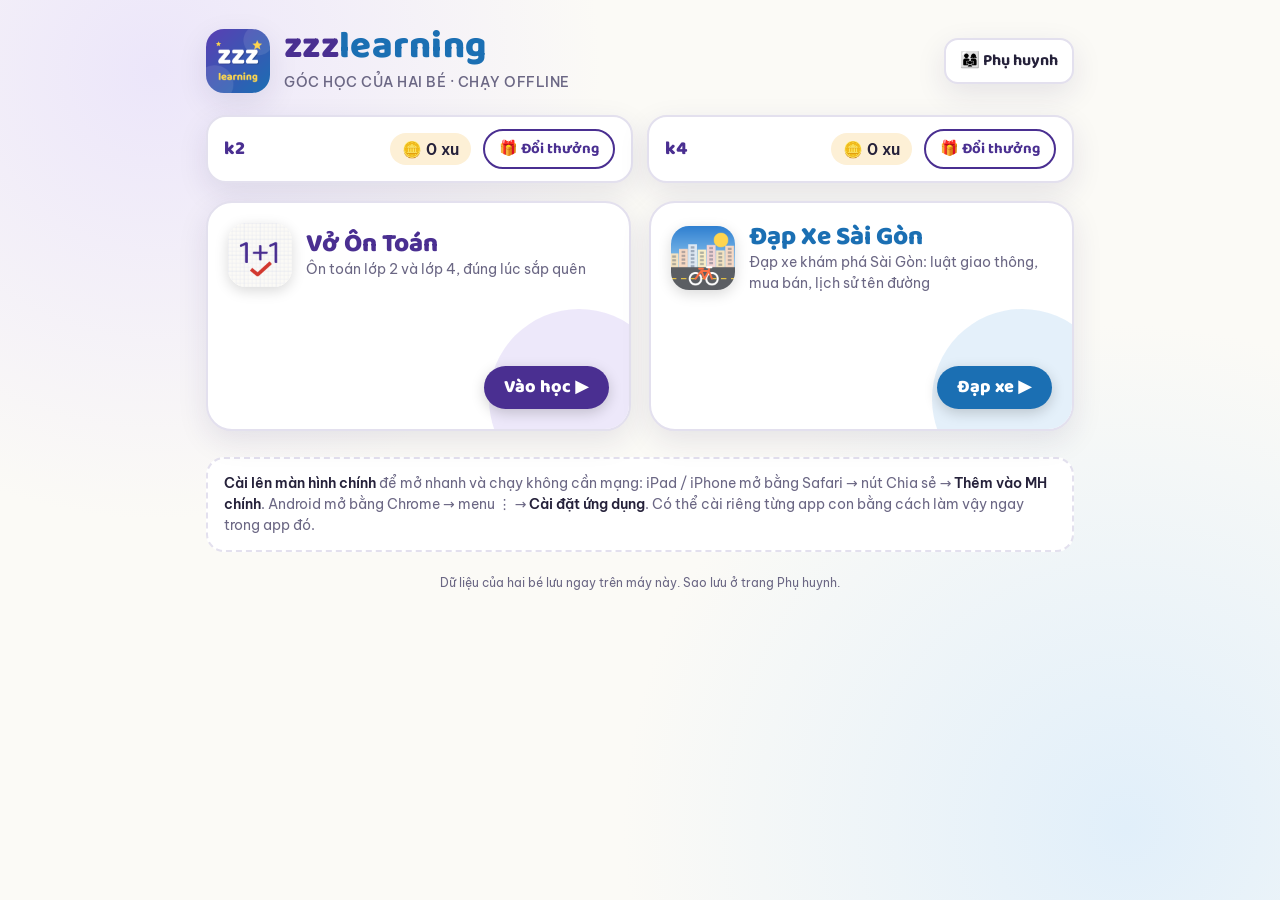
==== commit c6940a32: "Trang phụ huynh chung và ví xu chung cho zzzlearning - zzz.js: lớp dữ liệu dùng chung (localStorage)" ====
--- a/index.html
+++ b/index.html
@@ -15,10 +15,10 @@
 <meta name="apple-mobile-web-app-title" content="zzzlearning">
 <link rel="stylesheet" href="fonts/fonts.css">
 <style>
-/* Trang chủ zzzlearning: một màn hình, hai thẻ app con to để bé bấm. Màu tím của Vở Ôn Toán, xanh của Đạp Xe Sài Gòn. */
+/* Trang chủ zzzlearning: ví xu của từng bé, hai thẻ app con to để bé bấm. Màu tím của Vở Ôn Toán, xanh của Đạp Xe Sài Gòn. */
 :root{
   --paper:#fbfaf6; --card:#ffffff; --line:#e3e0ee; --text:#25213a; --muted:#6b6784;
-  --ink:#4a2f91; --ink-soft:#ece6fa; --sky:#1b6fb3; --sky-soft:#e1effa; --sun:#f6b73c;
+  --ink:#4a2f91; --ink-soft:#ece6fa; --sky:#1b6fb3; --sky-soft:#e1effa; --sun:#f6b73c; --amber-soft:#fdf0d6; --green:#1d8a55; --green-soft:#ddf3e7;
   --shadow:0 10px 30px rgba(40,30,90,.10);
   --f-display:"Baloo 2","Be Vietnam Pro",system-ui,sans-serif;
   --f-body:"Be Vietnam Pro",system-ui,-apple-system,"Segoe UI",sans-serif;
@@ -26,25 +26,34 @@
 }
 @media (prefers-color-scheme:dark){:root:not([data-theme="light"]){
   --paper:#17152a; --card:#1f1c36; --line:#332f55; --text:#ece9f8; --muted:#a29dc0;
-  --ink:#b9a6ff; --ink-soft:#2b2550; --sky:#6fb4f0; --sky-soft:#1c2f44; --sun:#f1b54a;
+  --ink:#b9a6ff; --ink-soft:#2b2550; --sky:#6fb4f0; --sky-soft:#1c2f44; --sun:#f1b54a; --amber-soft:#3a2c12; --green:#5fd39a; --green-soft:#16362a;
   --shadow:0 10px 30px rgba(0,0,0,.35); color-scheme:dark}}
 :root[data-theme="dark"]{
   --paper:#17152a; --card:#1f1c36; --line:#332f55; --text:#ece9f8; --muted:#a29dc0;
-  --ink:#b9a6ff; --ink-soft:#2b2550; --sky:#6fb4f0; --sky-soft:#1c2f44; --sun:#f1b54a;
+  --ink:#b9a6ff; --ink-soft:#2b2550; --sky:#6fb4f0; --sky-soft:#1c2f44; --sun:#f1b54a; --amber-soft:#3a2c12; --green:#5fd39a; --green-soft:#16362a;
   --shadow:0 10px 30px rgba(0,0,0,.35); color-scheme:dark}
 *{box-sizing:border-box}
+[hidden]{display:none!important}
 html,body{min-height:100%}
 body{margin:0;background:var(--paper);color:var(--text);font-family:var(--f-body);font-size:16px;line-height:1.5;
   background-image:radial-gradient(circle at 12% 8%,var(--ink-soft) 0,transparent 32%),radial-gradient(circle at 88% 92%,var(--sky-soft) 0,transparent 36%);
   background-attachment:fixed}
 .wrap{max-width:900px;margin:0 auto;padding:28px 16px 40px}
-header{display:flex;align-items:center;gap:14px;margin-bottom:26px}
+header{display:flex;align-items:center;justify-content:space-between;gap:14px;margin-bottom:22px;flex-wrap:wrap}
+header .brand{display:flex;align-items:center;gap:14px}
 header img{width:64px;height:64px;border-radius:18px;box-shadow:var(--shadow)}
 h1{font-family:var(--f-display);font-weight:800;font-size:38px;line-height:1;margin:0;color:var(--ink);letter-spacing:.3px}
 h1 span{color:var(--sky)}
 .tag{margin:6px 0 0;color:var(--muted);font-size:14px;font-weight:500;letter-spacing:.5px;text-transform:uppercase}
+.pbtn{border:2px solid var(--line);background:var(--card);color:var(--text);border-radius:14px;padding:9px 14px;font-family:var(--f-display);font-weight:700;font-size:16px;text-decoration:none;display:inline-flex;align-items:center;gap:6px;box-shadow:var(--shadow)}
+.wallet{display:grid;grid-template-columns:1fr 1fr;gap:14px;margin-bottom:18px}
+.wk{background:var(--card);border:2px solid var(--line);border-radius:20px;padding:12px 16px;display:flex;align-items:center;gap:12px;flex-wrap:wrap;box-shadow:var(--shadow)}
+.wk .nm{font-family:var(--f-display);font-weight:800;font-size:19px;color:var(--ink);flex:1 1 auto}
+.wk .coin{background:var(--amber-soft);border-radius:999px;padding:4px 12px;font-weight:700;white-space:nowrap}
+.wk .gift{border:2px solid var(--ink);background:var(--card);color:var(--ink);border-radius:999px;padding:6px 14px;font-family:var(--f-display);font-weight:700;font-size:15px;cursor:pointer}
+.wk .wait{flex-basis:100%;font-size:13px;color:var(--muted)}
 .apps{display:grid;grid-template-columns:1fr 1fr;gap:18px}
-@media (max-width:640px){.apps{grid-template-columns:1fr}h1{font-size:32px}}
+@media (max-width:640px){.apps,.wallet{grid-template-columns:1fr}h1{font-size:32px}}
 .app{display:flex;flex-direction:column;gap:12px;background:var(--card);border:2px solid var(--line);border-radius:26px;padding:20px;text-decoration:none;color:inherit;box-shadow:var(--shadow);
   transition:transform .15s,border-color .15s;position:relative;overflow:hidden;min-height:230px;-webkit-tap-highlight-color:transparent}
 .app:active{transform:scale(.98)}
@@ -62,32 +71,50 @@
 .kid b{font-weight:700}
 .chip{background:var(--accent-soft);color:var(--text);border-radius:999px;padding:2px 10px;font-size:13px;font-weight:600;white-space:nowrap}
 .go{align-self:flex-end;background:var(--accent);color:#fff;font-family:var(--f-display);font-weight:800;font-size:18px;border-radius:999px;padding:8px 20px;box-shadow:0 4px 14px rgba(0,0,0,.18)}
-.app.saigon .go,.app.toan .go{color:#fff}
 @media (prefers-color-scheme:dark){:root:not([data-theme="light"]) .go{color:#17152a}}
 :root[data-theme="dark"] .go{color:#17152a}
 .note{margin:26px 0 0;padding:14px 16px;border:2px dashed var(--line);border-radius:18px;color:var(--muted);font-size:14px;background:var(--card)}
 .note b{color:var(--text)}
 footer{margin-top:22px;color:var(--muted);font-size:12px;text-align:center}
+/* hộp đổi thưởng */
+.modal{position:fixed;inset:0;background:rgba(10,20,30,.55);display:flex;align-items:center;justify-content:center;padding:16px;z-index:50}
+.dialog{background:var(--card);color:var(--text);border-radius:22px;padding:20px;width:min(480px,100%);max-height:100%;overflow:auto;box-shadow:0 20px 60px rgba(0,0,0,.35);display:flex;flex-direction:column;gap:12px}
+.dialog h2{font-family:var(--f-display);font-weight:800;font-size:24px;margin:0;color:var(--ink)}
+.rw{display:flex;align-items:center;gap:12px;padding:8px 0;border-bottom:1px solid var(--line)}
+.rw .em{font-size:30px;line-height:1}
+.rw .t{flex:1;min-width:0}.rw .t b{display:block}.rw .t span{font-size:13px;color:var(--muted)}
+.rw button{border:2px solid var(--ink);background:var(--card);color:var(--ink);border-radius:999px;padding:6px 14px;font-family:var(--f-display);font-weight:700;font-size:15px;cursor:pointer}
+.rw button.primary{background:var(--ink);color:#fff}
+.rw button:disabled{opacity:.45;cursor:default}
+@media (prefers-color-scheme:dark){:root:not([data-theme="light"]) .rw button.primary{color:#17152a}}
+:root[data-theme="dark"] .rw button.primary{color:#17152a}
+.dialog .fb{min-height:1.4em;font-weight:700;color:var(--green)}
+.dialog .close{align-self:flex-end;border:2px solid var(--line);background:var(--card);color:var(--text);border-radius:12px;padding:8px 16px;font-family:var(--f-display);font-weight:700;font-size:16px;cursor:pointer}
 @media (prefers-reduced-motion:reduce){.app{transition:none}}
 </style>
 </head>
 <body>
 <div class="wrap">
   <header>
-    <img src="icons/icon-192.png" alt="" width="64" height="64">
-    <div>
-      <h1>zzz<span>learning</span></h1>
-      <p class="tag">Góc học của hai bé · chạy offline</p>
+    <div class="brand">
+      <img src="icons/icon-192.png" alt="" width="64" height="64">
+      <div>
+        <h1>zzz<span>learning</span></h1>
+        <p class="tag">Góc học của hai bé · chạy offline</p>
+      </div>
     </div>
+    <a class="pbtn" href="phuhuynh/">👨‍👩‍👧 Phụ huynh</a>
   </header>
 
+  <section class="wallet" id="wallet" aria-label="Ví xu"></section>
+
   <nav class="apps" aria-label="Các app">
-    <a class="app toan" href="toan/">
+    <a class="app toan" href="toan/?hub=1">
       <div class="head"><img src="toan/icons/icon-192.png" alt="" width="64" height="64"><div><h2>Vở Ôn Toán</h2><p class="desc">Ôn toán lớp 2 và lớp 4, đúng lúc sắp quên</p></div></div>
       <div class="kids" id="kidsToan"></div>
       <span class="go">Vào học ▶</span>
     </a>
-    <a class="app saigon" href="saigon/">
+    <a class="app saigon" href="saigon/?hub=1">
       <div class="head"><img src="saigon/icons/icon-192.png" alt="" width="64" height="64"><div><h2>Đạp Xe Sài Gòn</h2><p class="desc">Đạp xe khám phá Sài Gòn: luật giao thông, mua bán, lịch sử tên đường</p></div></div>
       <div class="kids" id="kidsSaigon"></div>
       <span class="go">Đạp xe ▶</span>
@@ -95,24 +122,48 @@
   </nav>
 
   <p class="note" id="installNote" hidden><b>Cài lên màn hình chính</b> để mở nhanh và chạy không cần mạng: iPad / iPhone mở bằng Safari → nút Chia sẻ → <b>Thêm vào MH chính</b>. Android mở bằng Chrome → menu ⋮ → <b>Cài đặt ứng dụng</b>. Có thể cài riêng từng app con bằng cách làm vậy ngay trong app đó.</p>
-  <footer>Dữ liệu của hai bé lưu ngay trên máy này. Sao lưu ở trang phụ huynh của từng app.</footer>
+  <footer>Dữ liệu của hai bé lưu ngay trên máy này. Sao lưu ở trang Phụ huynh.</footer>
 </div>
+<div class="modal" id="modal" hidden><div class="dialog" id="dialog" role="dialog" aria-modal="true"></div></div>
+<script src="zzz.js"></script>
 <script>
-/* Hiện nhanh tiến độ của từng bé lấy từ dữ liệu 2 app con (cùng localStorage). Thiếu hoặc lỗi thì chỉ ẩn phần đó. */
+/* Ví xu chung + tiến độ nhanh của từng bé lấy từ dữ liệu 2 app con (cùng localStorage). Thiếu hoặc lỗi thì chỉ ẩn phần đó. */
 (function () {
-  const esc = (s) => String(s).replace(/[&<>"]/g, c => ({ '&': '&amp;', '<': '&lt;', '>': '&gt;', '"': '&quot;' }[c]));
+  const $ = (id) => document.getElementById(id);
+  const esc = (s) => String(s ?? '').replace(/[&<>"']/g, c => ({ '&': '&amp;', '<': '&lt;', '>': '&gt;', '"': '&quot;', "'": '&#39;' }[c]));
   const read = (key) => { try { const s = JSON.parse(localStorage.getItem(key)); return s && Array.isArray(s.profiles) ? s.profiles : null; } catch (e) { return null; } };
+  const kidName = (p) => { const k = ZZZ.kids().find(x => x.id === p.id); return (k && k.name) || p.name || p.id; };
   const row = (name, chips) => `<div class="kid"><b>${esc(name)}</b>${chips.map(c => `<span class="chip">${c}</span>`).join('')}</div>`;
-  const toan = read('vo-on-toan-v1');
-  if (toan) document.getElementById('kidsToan').innerHTML = toan.map(p => row(p.name || p.id, [
-    `🔥 ${+p.streak || 0} ngày`, `🪙 ${+p.coins || 0}`, `✨ ${+p.xp || 0} XP`
-  ])).join('');
-  const sg = read('dap-xe-sai-gon-v1');
-  if (sg) document.getElementById('kidsSaigon').innerHTML = sg.map(p => row(p.name || p.id, [
-    `🚲 ${(p.trips || []).length} chuyến`, `🪙 ${+p.coins || 0}`, `🃏 ${(p.cards || []).length} thẻ`
-  ])).join('');
+  function kids() {
+    const t = read(ZZZ.APP_KEYS.toan) || [], s = read(ZZZ.APP_KEYS.saigon) || [];
+    const ids = [...new Set([...t, ...s, ...ZZZ.kids()].map(p => p.id))];
+    return (ids.length ? ids : ['k2', 'k4']).map(id => ({ id, name: kidName({ id, name: ((t.find(p => p.id === id) || s.find(p => p.id === id) || {}).name) }) }));
+  }
+  function render() {
+    const toan = read(ZZZ.APP_KEYS.toan), sg = read(ZZZ.APP_KEYS.saigon);
+    $('wallet').innerHTML = kids().map(k => { const pend = ZZZ.pending(k.id); return `<div class="wk"><span class="nm">${esc(k.name)}</span><span class="coin">🪙 ${ZZZ.coins(k.id)} xu</span><button class="gift" type="button" data-redeem="${k.id}">🎁 Đổi thưởng</button>${pend.length ? `<span class="wait">🎟️ Đang chờ bố mẹ: ${pend.map(x => esc(x.title)).join(', ')}</span>` : ''}</div>`; }).join('');
+    $('kidsToan').innerHTML = toan ? toan.map(p => row(kidName(p), [`🔥 ${+p.streak || 0} ngày`, `✨ ${+p.xp || 0} XP`, `⭐ ${Object.values(p.path || {}).reduce((a, n) => a + (+n.stars || 0), 0)} sao`])).join('') : '';
+    $('kidsSaigon').innerHTML = sg ? sg.map(p => row(kidName(p), [`🚲 ${(p.trips || []).length} chuyến`, `⭐ ${Object.values(p.stars || {}).reduce((a, b) => a + b, 0)} sao`, `🃏 ${(p.cards || []).length} thẻ`])).join('') : '';
+    document.querySelectorAll('[data-redeem]').forEach(b => b.onclick = () => openShop(b.dataset.redeem));
+  }
+  /* Đổi thưởng ngay ở trang chủ: bấm "Đổi" hai lần để chắc, trừ xu từ ví chung, phiếu chờ bố mẹ xác nhận ở trang Phụ huynh. */
+  function openShop(pid) {
+    const k = kids().find(x => x.id === pid) || { id: pid, name: pid }; let confirm = null, fb = '';
+    const paint = () => {
+      const items = ZZZ.rewards().items, coins = ZZZ.coins(pid);
+      $('dialog').innerHTML = `<h2>🎁 Đổi thưởng · ${esc(k.name)}</h2><div><span class="coin" style="background:var(--amber-soft);border-radius:999px;padding:4px 12px;font-weight:700">🪙 ${coins} xu</span></div>
+        ${items.length ? items.map(r => `<div class="rw"><span class="em">${r.em || '🎁'}</span><div class="t"><b>${esc(r.title)}</b><span>🪙 ${r.cost} xu</span></div><button type="button" class="${coins >= r.cost ? 'primary' : ''}" data-buy="${r.id}" ${coins >= r.cost ? '' : 'disabled'}>${confirm === r.id ? 'Chắc chắn đổi!' : 'Đổi'}</button></div>`).join('') : '<p style="margin:0;color:var(--muted)">Bố mẹ chưa đặt phần thưởng nào. Vào trang Phụ huynh để thêm, ví dụ "30 phút hoạt hình = 300 xu".</p>'}
+        <div class="fb">${fb}</div><button class="close" type="button" id="closeBtn">Đóng</button>`;
+      $('dialog').querySelectorAll('[data-buy]').forEach(b => b.onclick = () => { const id = b.dataset.buy; if (confirm !== id) { confirm = id; fb = ''; paint(); return; } const t = ZZZ.redeem(pid, id); confirm = null; fb = t ? `Đã đổi "${t.title}"! Nhớ nhắc bố mẹ nha 🎉` : 'Chưa đủ xu.'; paint(); render(); });
+      $('closeBtn').onclick = () => { $('modal').hidden = true; };
+    };
+    paint(); $('modal').hidden = false;
+  }
+  $('modal').addEventListener('click', (e) => { if (e.target === $('modal')) $('modal').hidden = true; });
+  render();
   const standalone = matchMedia('(display-mode: standalone)').matches || navigator.standalone === true;
-  if (!standalone) document.getElementById('installNote').hidden = false;
+  if (!standalone) $('installNote').hidden = false;
+  window.addEventListener('pageshow', render);
   if ('serviceWorker' in navigator && /^https?:$/.test(location.protocol)) window.addEventListener('load', () => navigator.serviceWorker.register('sw.js').catch(() => {}));
 })();
 </script>
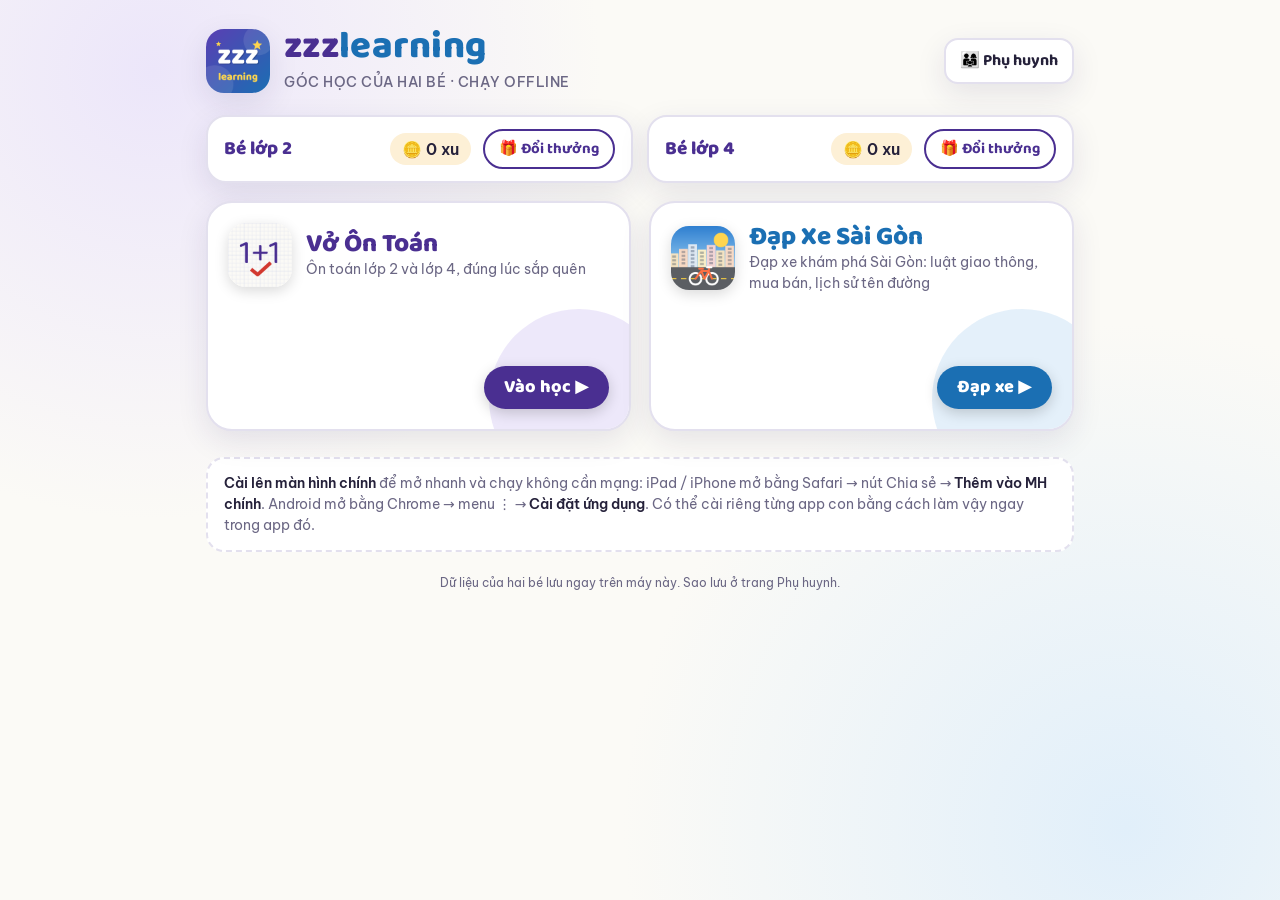
==== commit 1d76b417: "Mã của bố mẹ, việc hôm nay và báo cáo tuần cho trang phụ huynh chung - zzz.js: mã 4 số của bố mẹ (zz" ====
--- a/index.html
+++ b/index.html
@@ -52,8 +52,20 @@
 .wk .coin{background:var(--amber-soft);border-radius:999px;padding:4px 12px;font-weight:700;white-space:nowrap}
 .wk .gift{border:2px solid var(--ink);background:var(--card);color:var(--ink);border-radius:999px;padding:6px 14px;font-family:var(--f-display);font-weight:700;font-size:15px;cursor:pointer}
 .wk .wait{flex-basis:100%;font-size:13px;color:var(--muted)}
+/* việc hôm nay (bố mẹ đặt ở trang phụ huynh) */
+.todo{display:grid;grid-template-columns:1fr 1fr;gap:14px;margin-bottom:18px}
+.todo-h{grid-column:1/-1;font-family:var(--f-display);font-weight:800;font-size:14px;color:var(--muted);text-transform:uppercase;letter-spacing:.6px;margin:0 0 -6px 4px}
+.td{background:var(--card);border:2px solid var(--line);border-radius:20px;padding:12px 16px;display:flex;flex-direction:column;gap:8px;box-shadow:var(--shadow)}
+.td .hd{display:flex;align-items:center;justify-content:space-between;gap:8px}
+.td .nm{font-family:var(--f-display);font-weight:800;font-size:17px;color:var(--ink)}
+.td .ok{background:var(--green-soft);color:var(--green);border-radius:999px;padding:2px 10px;font-size:13px;font-weight:700;white-space:nowrap}
+.td .tr{display:flex;flex-direction:column;gap:4px;font-size:14px;font-weight:600}
+.td .bar{height:10px;border-radius:999px;background:var(--ink-soft);overflow:hidden}
+.td .bar i{display:block;height:100%;background:var(--ink);border-radius:999px}
+.td .bar.sky{background:var(--sky-soft)}.td .bar.sky i{background:var(--sky)}
+.td .tm{font-size:13px;color:var(--muted)}
 .apps{display:grid;grid-template-columns:1fr 1fr;gap:18px}
-@media (max-width:640px){.apps,.wallet{grid-template-columns:1fr}h1{font-size:32px}}
+@media (max-width:640px){.apps,.wallet,.todo{grid-template-columns:1fr}h1{font-size:32px}}
 .app{display:flex;flex-direction:column;gap:12px;background:var(--card);border:2px solid var(--line);border-radius:26px;padding:20px;text-decoration:none;color:inherit;box-shadow:var(--shadow);
   transition:transform .15s,border-color .15s;position:relative;overflow:hidden;min-height:230px;-webkit-tap-highlight-color:transparent}
 .app:active{transform:scale(.98)}
@@ -107,6 +119,7 @@
   </header>
 
   <section class="wallet" id="wallet" aria-label="Ví xu"></section>
+  <section class="todo" id="todo" aria-label="Việc hôm nay" hidden></section>
 
   <nav class="apps" aria-label="Các app">
     <a class="app toan" href="toan/?hub=1">
@@ -132,18 +145,33 @@
   const $ = (id) => document.getElementById(id);
   const esc = (s) => String(s ?? '').replace(/[&<>"']/g, c => ({ '&': '&amp;', '<': '&lt;', '>': '&gt;', '"': '&quot;', "'": '&#39;' }[c]));
   const read = (key) => { try { const s = JSON.parse(localStorage.getItem(key)); return s && Array.isArray(s.profiles) ? s.profiles : null; } catch (e) { return null; } };
-  const kidName = (p) => { const k = ZZZ.kids().find(x => x.id === p.id); return (k && k.name) || p.name || p.id; };
+  const DEF_NAME = { k2: 'Bé lớp 2', k4: 'Bé lớp 4' };
+  const kidName = (p) => { const k = ZZZ.kids().find(x => x.id === p.id); return (k && k.name) || p.name || DEF_NAME[p.id] || p.id; };
   const row = (name, chips) => `<div class="kid"><b>${esc(name)}</b>${chips.map(c => `<span class="chip">${c}</span>`).join('')}</div>`;
   function kids() {
     const t = read(ZZZ.APP_KEYS.toan) || [], s = read(ZZZ.APP_KEYS.saigon) || [];
     const ids = [...new Set([...t, ...s, ...ZZZ.kids()].map(p => p.id))];
     return (ids.length ? ids : ['k2', 'k4']).map(id => ({ id, name: kidName({ id, name: ((t.find(p => p.id === id) || s.find(p => p.id === id) || {}).name) }) }));
   }
+  /* Việc hôm nay: chỉ hiện với bé được bố mẹ đặt mục tiêu (trang Phụ huynh). */
+  function todoHTML() {
+    const ks = kids().map(k => ({ k, st: ZZZ.status(k.id) })).filter(x => x.st.plan);
+    if (!ks.length) return '';
+    return '<p class="todo-h">📅 Việc hôm nay</p>' + ks.map(({ k, st }) => {
+      const pl = st.plan, t = st.today, rows = [];
+      if (pl.math > 0) rows.push({ lab: `📘 Toán ${Math.min(t.answers, pl.math)}/${pl.math} câu`, pct: Math.min(100, t.answers / pl.math * 100), cls: '' });
+      if (pl.rideMin > 0) rows.push({ lab: `🚲 Đạp xe ${Math.min(pl.rideMin, Math.floor(t.ride / 60))}/${pl.rideMin} phút`, pct: Math.min(100, t.ride / 60 / pl.rideMin * 100), cls: 'sky' });
+      const msg = st.why === 'math' ? `Làm thêm ${pl.math - t.answers} câu toán nữa là được đạp xe 🚲` : st.why === 'time' ? 'Hôm nay đạp xe đủ giờ rồi, mai đạp tiếp nha' : pl.math > 0 && st.mathDone ? `Xong việc hôm nay 🎉 được thêm ${ZZZ.DAILY_BONUS} xu` : '';
+      return `<div class="td"><div class="hd"><span class="nm">${esc(k.name)}</span>${pl.math > 0 && st.mathDone ? '<span class="ok">✓ Xong toán</span>' : ''}</div>${rows.map(r => `<div class="tr"><span>${r.lab}</span><div class="bar ${r.cls}"><i style="width:${r.pct.toFixed(0)}%"></i></div></div>`).join('')}${msg ? `<div class="tm">${msg}</div>` : ''}</div>`;
+    }).join('');
+  }
+  const lockChip = (pid) => { const st = ZZZ.status(pid); return st.why === 'math' ? '🔒 Làm toán trước' : st.why === 'time' ? '⏱️ Hết giờ hôm nay' : null; };
   function render() {
     const toan = read(ZZZ.APP_KEYS.toan), sg = read(ZZZ.APP_KEYS.saigon);
+    const todo = todoHTML(); $('todo').innerHTML = todo; $('todo').hidden = !todo;
     $('wallet').innerHTML = kids().map(k => { const pend = ZZZ.pending(k.id); return `<div class="wk"><span class="nm">${esc(k.name)}</span><span class="coin">🪙 ${ZZZ.coins(k.id)} xu</span><button class="gift" type="button" data-redeem="${k.id}">🎁 Đổi thưởng</button>${pend.length ? `<span class="wait">🎟️ Đang chờ bố mẹ: ${pend.map(x => esc(x.title)).join(', ')}</span>` : ''}</div>`; }).join('');
     $('kidsToan').innerHTML = toan ? toan.map(p => row(kidName(p), [`🔥 ${+p.streak || 0} ngày`, `✨ ${+p.xp || 0} XP`, `⭐ ${Object.values(p.path || {}).reduce((a, n) => a + (+n.stars || 0), 0)} sao`])).join('') : '';
-    $('kidsSaigon').innerHTML = sg ? sg.map(p => row(kidName(p), [`🚲 ${(p.trips || []).length} chuyến`, `⭐ ${Object.values(p.stars || {}).reduce((a, b) => a + b, 0)} sao`, `🃏 ${(p.cards || []).length} thẻ`])).join('') : '';
+    $('kidsSaigon').innerHTML = sg ? sg.map(p => row(kidName(p), [`🚲 ${(p.trips || []).length} chuyến`, `⭐ ${Object.values(p.stars || {}).reduce((a, b) => a + b, 0)} sao`, `🃏 ${(p.cards || []).length} thẻ`, lockChip(p.id)].filter(Boolean))).join('') : '';
     document.querySelectorAll('[data-redeem]').forEach(b => b.onclick = () => openShop(b.dataset.redeem));
   }
   /* Đổi thưởng ngay ở trang chủ: bấm "Đổi" hai lần để chắc, trừ xu từ ví chung, phiếu chờ bố mẹ xác nhận ở trang Phụ huynh. */
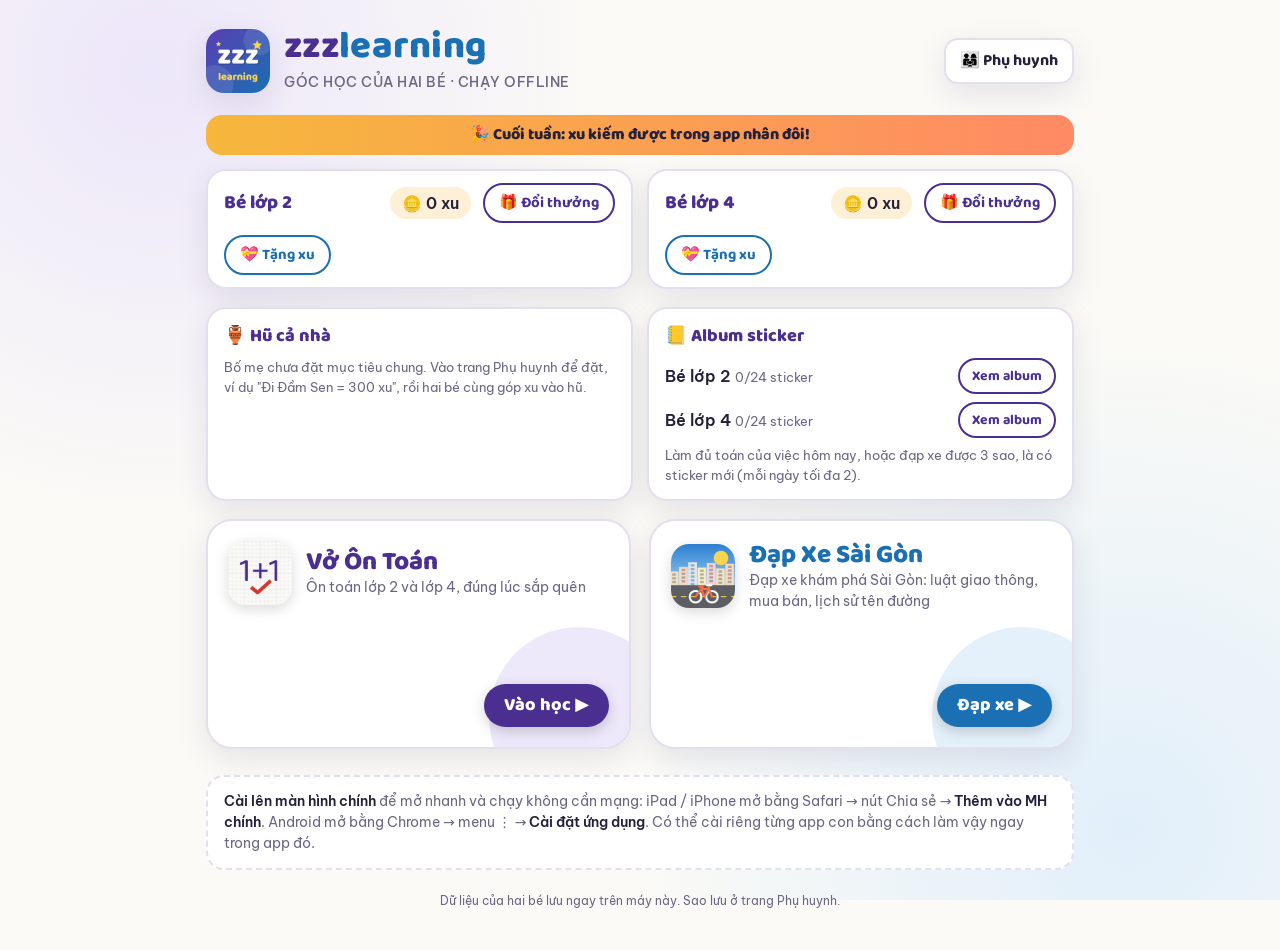
==== commit 1e42dcf8: "Hũ cả nhà, tặng xu cho nhau, album sticker và cuối tuần nhân đôi xu - zzz.js: hũ cả nhà (zzz-family:" ====
--- a/index.html
+++ b/index.html
@@ -52,6 +52,33 @@
 .wk .coin{background:var(--amber-soft);border-radius:999px;padding:4px 12px;font-weight:700;white-space:nowrap}
 .wk .gift{border:2px solid var(--ink);background:var(--card);color:var(--ink);border-radius:999px;padding:6px 14px;font-family:var(--f-display);font-weight:700;font-size:15px;cursor:pointer}
 .wk .wait{flex-basis:100%;font-size:13px;color:var(--muted)}
+.wk .gift.alt{border-color:var(--sky);color:var(--sky)}
+.boost{grid-column:1/-1;background:linear-gradient(90deg,var(--sun),#ff8a65);color:#25213a;border-radius:16px;padding:8px 14px;font-family:var(--f-display);font-weight:800;text-align:center}
+/* hũ cả nhà + album sticker */
+.fam{display:grid;grid-template-columns:1fr 1fr;gap:14px;margin-bottom:18px}
+.fc{background:var(--card);border:2px solid var(--line);border-radius:20px;padding:14px 16px;display:flex;flex-direction:column;gap:8px;box-shadow:var(--shadow)}
+.fc h3{margin:0;font-family:var(--f-display);font-weight:800;font-size:18px;color:var(--ink)}
+.fc .big{font-family:var(--f-display);font-weight:800;font-size:20px}
+.fc .jar{height:14px;border-radius:999px;background:var(--amber-soft);overflow:hidden}
+.fc .jar i{display:block;height:100%;background:var(--sun);border-radius:999px}
+.fc .row{display:flex;gap:8px;flex-wrap:wrap;align-items:center}
+.fc .sm{font-size:13px;color:var(--muted)}
+.fc button{border:2px solid var(--ink);background:var(--card);color:var(--ink);border-radius:999px;padding:5px 12px;font-family:var(--f-display);font-weight:700;font-size:14px;cursor:pointer}
+.tabs{display:flex;gap:6px;flex-wrap:wrap}
+.tabs button,.amt button{border:2px solid var(--line);background:var(--card);color:var(--text);border-radius:12px;padding:7px 14px;font-family:var(--f-display);font-weight:700;font-size:15px;cursor:pointer}
+.tabs button[aria-pressed=true],.amt button[aria-pressed=true]{border-color:var(--ink);background:var(--ink-soft)}
+.amt{display:flex;gap:8px;flex-wrap:wrap}
+.amt button:disabled{opacity:.4;cursor:default}
+.album{display:grid;grid-template-columns:repeat(4,1fr);gap:8px}
+.album .st{aspect-ratio:1;border-radius:14px;background:var(--ink-soft);display:flex;flex-direction:column;align-items:center;justify-content:center;font-size:30px;line-height:1;gap:4px;padding:4px}
+.album .st span{font-size:10px;color:var(--muted);text-align:center;line-height:1.1}
+.album .st.no{opacity:.35;filter:grayscale(1)}
+.album .st.new{outline:3px solid var(--sun)}
+.album-h{margin:6px 0 0;font-family:var(--f-display);font-weight:800;font-size:15px;color:var(--muted)}
+.dialog .close.primary{background:var(--ink);color:#fff;border-color:var(--ink)}
+.dialog .close:disabled{opacity:.45;cursor:default}
+@media (prefers-color-scheme:dark){:root:not([data-theme="light"]) .dialog .close.primary{color:#17152a}}
+:root[data-theme="dark"] .dialog .close.primary{color:#17152a}
 /* việc hôm nay (bố mẹ đặt ở trang phụ huynh) */
 .todo{display:grid;grid-template-columns:1fr 1fr;gap:14px;margin-bottom:18px}
 .todo-h{grid-column:1/-1;font-family:var(--f-display);font-weight:800;font-size:14px;color:var(--muted);text-transform:uppercase;letter-spacing:.6px;margin:0 0 -6px 4px}
@@ -65,7 +92,7 @@
 .td .bar.sky{background:var(--sky-soft)}.td .bar.sky i{background:var(--sky)}
 .td .tm{font-size:13px;color:var(--muted)}
 .apps{display:grid;grid-template-columns:1fr 1fr;gap:18px}
-@media (max-width:640px){.apps,.wallet,.todo{grid-template-columns:1fr}h1{font-size:32px}}
+@media (max-width:640px){.apps,.wallet,.todo,.fam{grid-template-columns:1fr}h1{font-size:32px}}
 .app{display:flex;flex-direction:column;gap:12px;background:var(--card);border:2px solid var(--line);border-radius:26px;padding:20px;text-decoration:none;color:inherit;box-shadow:var(--shadow);
   transition:transform .15s,border-color .15s;position:relative;overflow:hidden;min-height:230px;-webkit-tap-highlight-color:transparent}
 .app:active{transform:scale(.98)}
@@ -120,6 +147,7 @@
 
   <section class="wallet" id="wallet" aria-label="Ví xu"></section>
   <section class="todo" id="todo" aria-label="Việc hôm nay" hidden></section>
+  <section class="fam" id="fam" aria-label="Hũ cả nhà và album sticker"></section>
 
   <nav class="apps" aria-label="Các app">
     <a class="app toan" href="toan/?hub=1">
@@ -169,10 +197,79 @@
   function render() {
     const toan = read(ZZZ.APP_KEYS.toan), sg = read(ZZZ.APP_KEYS.saigon);
     const todo = todoHTML(); $('todo').innerHTML = todo; $('todo').hidden = !todo;
-    $('wallet').innerHTML = kids().map(k => { const pend = ZZZ.pending(k.id); return `<div class="wk"><span class="nm">${esc(k.name)}</span><span class="coin">🪙 ${ZZZ.coins(k.id)} xu</span><button class="gift" type="button" data-redeem="${k.id}">🎁 Đổi thưởng</button>${pend.length ? `<span class="wait">🎟️ Đang chờ bố mẹ: ${pend.map(x => esc(x.title)).join(', ')}</span>` : ''}</div>`; }).join('');
+    const ks = kids();
+    $('wallet').innerHTML = (ZZZ.weekendBoost() ? '<div class="boost">🎉 Cuối tuần: xu kiếm được trong app nhân đôi!</div>' : '') + ks.map(k => { const pend = ZZZ.pending(k.id); return `<div class="wk"><span class="nm">${esc(k.name)}</span><span class="coin">🪙 ${ZZZ.coins(k.id)} xu</span><button class="gift" type="button" data-redeem="${k.id}">🎁 Đổi thưởng</button>${ks.length > 1 ? `<button class="gift alt" type="button" data-gift="${k.id}">💝 Tặng xu</button>` : ''}${pend.length ? `<span class="wait">🎟️ Đang chờ bố mẹ: ${pend.map(x => esc(x.title)).join(', ')}</span>` : ''}</div>`; }).join('');
+    $('fam').innerHTML = famHTML(ks);
     $('kidsToan').innerHTML = toan ? toan.map(p => row(kidName(p), [`🔥 ${+p.streak || 0} ngày`, `✨ ${+p.xp || 0} XP`, `⭐ ${Object.values(p.path || {}).reduce((a, n) => a + (+n.stars || 0), 0)} sao`])).join('') : '';
     $('kidsSaigon').innerHTML = sg ? sg.map(p => row(kidName(p), [`🚲 ${(p.trips || []).length} chuyến`, `⭐ ${Object.values(p.stars || {}).reduce((a, b) => a + b, 0)} sao`, `🃏 ${(p.cards || []).length} thẻ`, lockChip(p.id)].filter(Boolean))).join('') : '';
     document.querySelectorAll('[data-redeem]').forEach(b => b.onclick = () => openShop(b.dataset.redeem));
+    document.querySelectorAll('[data-gift]').forEach(b => b.onclick = () => openGift(b.dataset.gift));
+    document.querySelectorAll('[data-jar]').forEach(b => b.onclick = () => openJar(b.dataset.jar));
+    document.querySelectorAll('[data-album]').forEach(b => b.onclick = () => openAlbum(b.dataset.album));
+  }
+  /* Hũ cả nhà (mục tiêu chung bố mẹ đặt, hai bé góp xu) + album sticker chung */
+  function famHTML(ks) {
+    const f = ZZZ.family(), g = f.goal, total = ZZZ.STICKERS.length;
+    const jar = g ? `<div class="fc"><h3>🏺 Hũ cả nhà</h3>
+      <div class="row" style="justify-content:space-between"><span class="big">${esc(g.em)} ${esc(g.title)}</span><span class="big" style="color:var(--sun)">🪙 ${f.jar}/${g.target}</span></div>
+      <div class="jar"><i style="width:${Math.min(100, f.jar / g.target * 100).toFixed(0)}%"></i></div>
+      ${f.jar >= g.target ? '<div class="sm" style="color:var(--green);font-weight:700">🎉 Đủ xu rồi! Nhắc bố mẹ thực hiện nha.' + '</div>' : `<div class="sm">Còn ${g.target - f.jar} xu nữa · ${ks.map(k => `${esc(k.name)} góp ${f.contrib[k.id] || 0}`).join(' · ')}</div>`}
+      <div class="row">${ks.map(k => `<button type="button" data-jar="${k.id}">${esc(k.name)} góp xu</button>`).join('')}</div></div>`
+      : `<div class="fc"><h3>🏺 Hũ cả nhà</h3><div class="sm">Bố mẹ chưa đặt mục tiêu chung. Vào trang Phụ huynh để đặt, ví dụ "Đi Đầm Sen = 300 xu", rồi hai bé cùng góp xu vào hũ.</div>${f.history.length ? `<div class="sm">Đã làm được: ${f.history.slice(0, 3).map(h => `${esc(h.em)} ${esc(h.title)}`).join(', ')}</div>` : ''}${f.jar ? `<div class="sm">Trong hũ còn 🪙 ${f.jar} xu.</div>` : ''}</div>`;
+    const album = `<div class="fc"><h3>📒 Album sticker</h3>
+      ${ks.map(k => `<div class="row" style="justify-content:space-between"><span><b>${esc(k.name)}</b> <span class="sm">${ZZZ.stickers(k.id).length}/${total} sticker</span></span><button type="button" data-album="${k.id}">Xem album</button></div>`).join('')}
+      <div class="sm">Làm đủ toán của việc hôm nay, hoặc đạp xe được 3 sao, là có sticker mới (mỗi ngày tối đa 2).</div></div>`;
+    return jar + album;
+  }
+  const showModal = () => { $('modal').hidden = false; };
+  const AMOUNTS = [5, 10, 20, 50];
+  /* Bé tặng xu cho bé kia: chọn số xu, bấm hai lần để chắc. */
+  function openGift(from) {
+    const ks = kids(), me = ks.find(k => k.id === from) || { name: from }, others = ks.filter(k => k.id !== from);
+    let to = others[0] && others[0].id, amt = 10, confirm = false, fb = '';
+    const paint = () => {
+      const coins = ZZZ.coins(from), can = !!to && coins >= amt;
+      $('dialog').innerHTML = `<h2>💝 ${esc(me.name)} tặng xu</h2><div><span class="coin" style="background:var(--amber-soft);border-radius:999px;padding:4px 12px;font-weight:700">🪙 ${coins} xu</span></div>
+        ${others.length > 1 ? `<div class="tabs">${others.map(k => `<button type="button" data-to="${k.id}" aria-pressed="${k.id === to}">${esc(k.name)}</button>`).join('')}</div>` : `<p style="margin:0">Tặng cho <b>${esc((others[0] || {}).name || '')}</b></p>`}
+        <div class="amt">${AMOUNTS.map(n => `<button type="button" data-amt="${n}" aria-pressed="${n === amt}" ${coins < n ? 'disabled' : ''}>${n} xu</button>`).join('')}</div>
+        <div class="fb">${fb}</div>
+        <div style="display:flex;gap:8px;justify-content:flex-end"><button class="close" type="button" id="closeBtn">Đóng</button><button class="close primary" type="button" id="goBtn" ${can ? '' : 'disabled'}>${confirm ? 'Chắc chắn tặng!' : `Tặng ${amt} xu`}</button></div>`;
+      $('dialog').querySelectorAll('[data-to]').forEach(b => b.onclick = () => { to = b.dataset.to; confirm = false; paint(); });
+      $('dialog').querySelectorAll('[data-amt]').forEach(b => b.onclick = () => { amt = +b.dataset.amt; confirm = false; paint(); });
+      $('goBtn').onclick = () => { if (!confirm) { confirm = true; paint(); return; } const ok = ZZZ.gift(from, to, amt); confirm = false; fb = ok ? `Đã tặng ${amt} xu cho ${esc((ks.find(k => k.id === to) || {}).name || '')} 💝` : 'Chưa đủ xu.'; paint(); render(); };
+      $('closeBtn').onclick = () => { $('modal').hidden = true; };
+    };
+    paint(); showModal();
+  }
+  /* Góp xu vào hũ cả nhà */
+  function openJar(pid) {
+    const k = kids().find(x => x.id === pid) || { name: pid }; let amt = 10, confirm = false, fb = '';
+    const paint = () => {
+      const f = ZZZ.family(), g = f.goal, coins = ZZZ.coins(pid);
+      if (!g) { $('modal').hidden = true; return; }
+      $('dialog').innerHTML = `<h2>🏺 ${esc(k.name)} góp xu</h2><p style="margin:0">Mục tiêu <b>${esc(g.em)} ${esc(g.title)}</b> · trong hũ 🪙 ${f.jar}/${g.target}</p><div><span class="coin" style="background:var(--amber-soft);border-radius:999px;padding:4px 12px;font-weight:700">Con có 🪙 ${coins} xu</span></div>
+        <div class="amt">${AMOUNTS.map(n => `<button type="button" data-amt="${n}" aria-pressed="${n === amt}" ${coins < n ? 'disabled' : ''}>${n} xu</button>`).join('')}</div>
+        <div class="fb">${fb}</div>
+        <div style="display:flex;gap:8px;justify-content:flex-end"><button class="close" type="button" id="closeBtn">Đóng</button><button class="close primary" type="button" id="goBtn" ${coins >= amt ? '' : 'disabled'}>${confirm ? 'Chắc chắn góp!' : `Góp ${amt} xu`}</button></div>`;
+      $('dialog').querySelectorAll('[data-amt]').forEach(b => b.onclick = () => { amt = +b.dataset.amt; confirm = false; paint(); });
+      $('goBtn').onclick = () => { if (!confirm) { confirm = true; paint(); return; } const ok = ZZZ.contribute(pid, amt); confirm = false; fb = ok ? (ZZZ.goalReached() ? `Đã góp ${amt} xu. Đủ rồi, nhắc bố mẹ nha! 🎉` : `Đã góp ${amt} xu vào hũ 🏺`) : 'Chưa đủ xu.'; paint(); render(); };
+      $('closeBtn').onclick = () => { $('modal').hidden = true; };
+    };
+    paint(); showModal();
+  }
+  /* Album sticker: xem của từng bé, sticker mới hôm nay có viền vàng */
+  function openAlbum(pid) {
+    const ks = kids();
+    const paint = () => {
+      const k = ks.find(x => x.id === pid) || { name: pid }, have = ZZZ.stickers(pid), today = Object.values(ZZZ.today(pid).stk || {});
+      $('dialog').innerHTML = `<h2>📒 Album của ${esc(k.name)} · ${have.length}/${ZZZ.STICKERS.length}</h2>
+        ${ks.length > 1 ? `<div class="tabs">${ks.map(x => `<button type="button" data-kid="${x.id}" aria-pressed="${x.id === pid}">${esc(x.name)}</button>`).join('')}</div>` : ''}
+        ${ZZZ.STICKER_PAGES.map(([pg, label]) => `<p class="album-h">${label}</p><div class="album">${ZZZ.STICKERS.filter(s => s.page === pg).map(s => { const got = have.includes(s.id); return `<div class="st ${got ? (today.includes(s.id) ? 'new' : '') : 'no'}" title="${esc(s.name)}">${got ? s.em : '❔'}<span>${got ? esc(s.name) : '?'}</span></div>`; }).join('')}</div>`).join('')}
+        <button class="close" type="button" id="closeBtn">Đóng</button>`;
+      $('dialog').querySelectorAll('[data-kid]').forEach(b => b.onclick = () => { pid = b.dataset.kid; paint(); });
+      $('closeBtn').onclick = () => { $('modal').hidden = true; };
+    };
+    paint(); showModal();
   }
   /* Đổi thưởng ngay ở trang chủ: bấm "Đổi" hai lần để chắc, trừ xu từ ví chung, phiếu chờ bố mẹ xác nhận ở trang Phụ huynh. */
   function openShop(pid) {
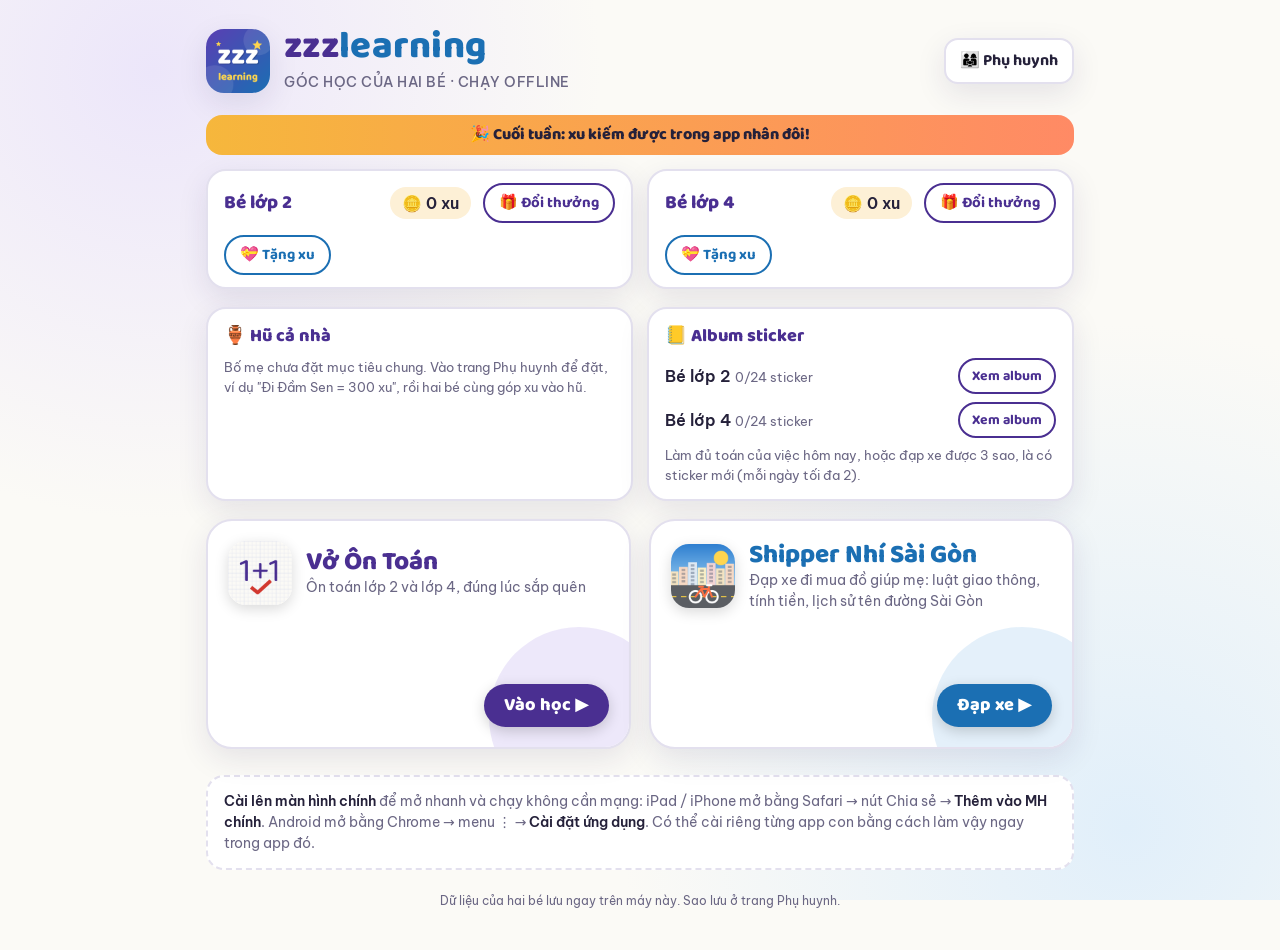
==== commit 30af4860: "Đổi tên game Đạp Xe Sài Gòn thành Shipper Nhí Sài Gòn Tên mới hiện ở tiêu đề và đầu trang game, mani" ====
--- a/index.html
+++ b/index.html
@@ -4,7 +4,7 @@
 <meta charset="utf-8">
 <meta name="viewport" content="width=device-width,initial-scale=1,viewport-fit=cover">
 <title>zzzlearning</title>
-<meta name="description" content="zzzlearning: góc học của hai bé. Vở Ôn Toán và game Đạp Xe Sài Gòn, chạy offline trên iPad, điện thoại và máy tính.">
+<meta name="description" content="zzzlearning: góc học của hai bé. Vở Ôn Toán và game Shipper Nhí Sài Gòn, chạy offline trên iPad, điện thoại và máy tính.">
 <meta name="theme-color" content="#4a2f91">
 <link rel="manifest" href="manifest.webmanifest">
 <link rel="icon" type="image/png" sizes="192x192" href="icons/icon-192.png">
@@ -15,7 +15,7 @@
 <meta name="apple-mobile-web-app-title" content="zzzlearning">
 <link rel="stylesheet" href="fonts/fonts.css">
 <style>
-/* Trang chủ zzzlearning: ví xu của từng bé, hai thẻ app con to để bé bấm. Màu tím của Vở Ôn Toán, xanh của Đạp Xe Sài Gòn. */
+/* Trang chủ zzzlearning: ví xu của từng bé, hai thẻ app con to để bé bấm. Màu tím của Vở Ôn Toán, xanh của Shipper Nhí Sài Gòn. */
 :root{
   --paper:#fbfaf6; --card:#ffffff; --line:#e3e0ee; --text:#25213a; --muted:#6b6784;
   --ink:#4a2f91; --ink-soft:#ece6fa; --sky:#1b6fb3; --sky-soft:#e1effa; --sun:#f6b73c; --amber-soft:#fdf0d6; --green:#1d8a55; --green-soft:#ddf3e7;
@@ -156,7 +156,7 @@
       <span class="go">Vào học ▶</span>
     </a>
     <a class="app saigon" href="saigon/?hub=1">
-      <div class="head"><img src="saigon/icons/icon-192.png" alt="" width="64" height="64"><div><h2>Đạp Xe Sài Gòn</h2><p class="desc">Đạp xe khám phá Sài Gòn: luật giao thông, mua bán, lịch sử tên đường</p></div></div>
+      <div class="head"><img src="saigon/icons/icon-192.png" alt="" width="64" height="64"><div><h2>Shipper Nhí Sài Gòn</h2><p class="desc">Đạp xe đi mua đồ giúp mẹ: luật giao thông, tính tiền, lịch sử tên đường Sài Gòn</p></div></div>
       <div class="kids" id="kidsSaigon"></div>
       <span class="go">Đạp xe ▶</span>
     </a>
@@ -201,7 +201,7 @@
     $('wallet').innerHTML = (ZZZ.weekendBoost() ? '<div class="boost">🎉 Cuối tuần: xu kiếm được trong app nhân đôi!</div>' : '') + ks.map(k => { const pend = ZZZ.pending(k.id); return `<div class="wk"><span class="nm">${esc(k.name)}</span><span class="coin">🪙 ${ZZZ.coins(k.id)} xu</span><button class="gift" type="button" data-redeem="${k.id}">🎁 Đổi thưởng</button>${ks.length > 1 ? `<button class="gift alt" type="button" data-gift="${k.id}">💝 Tặng xu</button>` : ''}${pend.length ? `<span class="wait">🎟️ Đang chờ bố mẹ: ${pend.map(x => esc(x.title)).join(', ')}</span>` : ''}</div>`; }).join('');
     $('fam').innerHTML = famHTML(ks);
     $('kidsToan').innerHTML = toan ? toan.map(p => row(kidName(p), [`🔥 ${+p.streak || 0} ngày`, `✨ ${+p.xp || 0} XP`, `⭐ ${Object.values(p.path || {}).reduce((a, n) => a + (+n.stars || 0), 0)} sao`])).join('') : '';
-    $('kidsSaigon').innerHTML = sg ? sg.map(p => row(kidName(p), [`🚲 ${(p.trips || []).length} chuyến`, `⭐ ${Object.values(p.stars || {}).reduce((a, b) => a + b, 0)} sao`, `🃏 ${(p.cards || []).length} thẻ`, lockChip(p.id)].filter(Boolean))).join('') : '';
+    $('kidsSaigon').innerHTML = sg ? sg.map(p => row(kidName(p), [`🚲 ${(p.trips || []).length} chuyến`, `⭐ ${Object.values(p.stars || {}).reduce((a, b) => a + b, 0)} sao`, `🃏 ${(p.cards || []).length} thẻ`, `📍 ${(p.stamps || []).length}/5 nơi`, lockChip(p.id)].filter(Boolean))).join('') : '';
     document.querySelectorAll('[data-redeem]').forEach(b => b.onclick = () => openShop(b.dataset.redeem));
     document.querySelectorAll('[data-gift]').forEach(b => b.onclick = () => openGift(b.dataset.gift));
     document.querySelectorAll('[data-jar]').forEach(b => b.onclick = () => openJar(b.dataset.jar));
